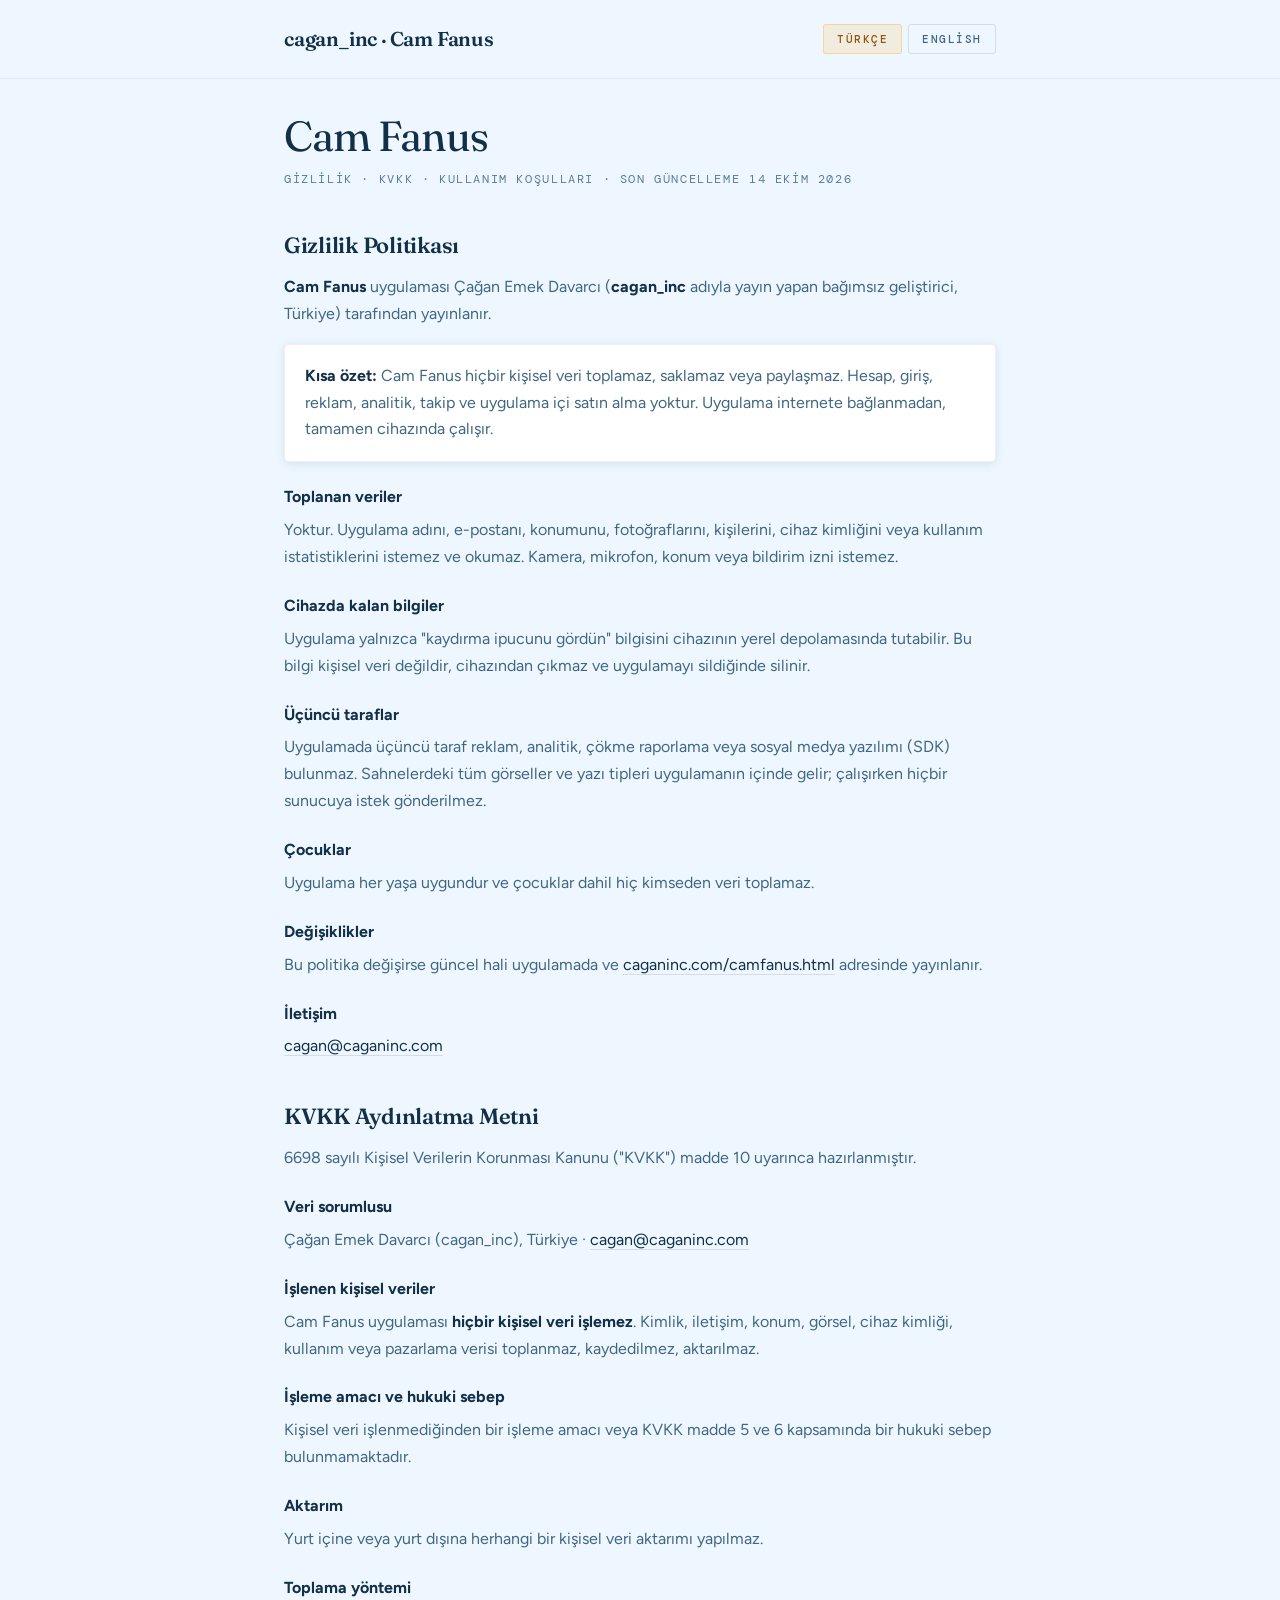
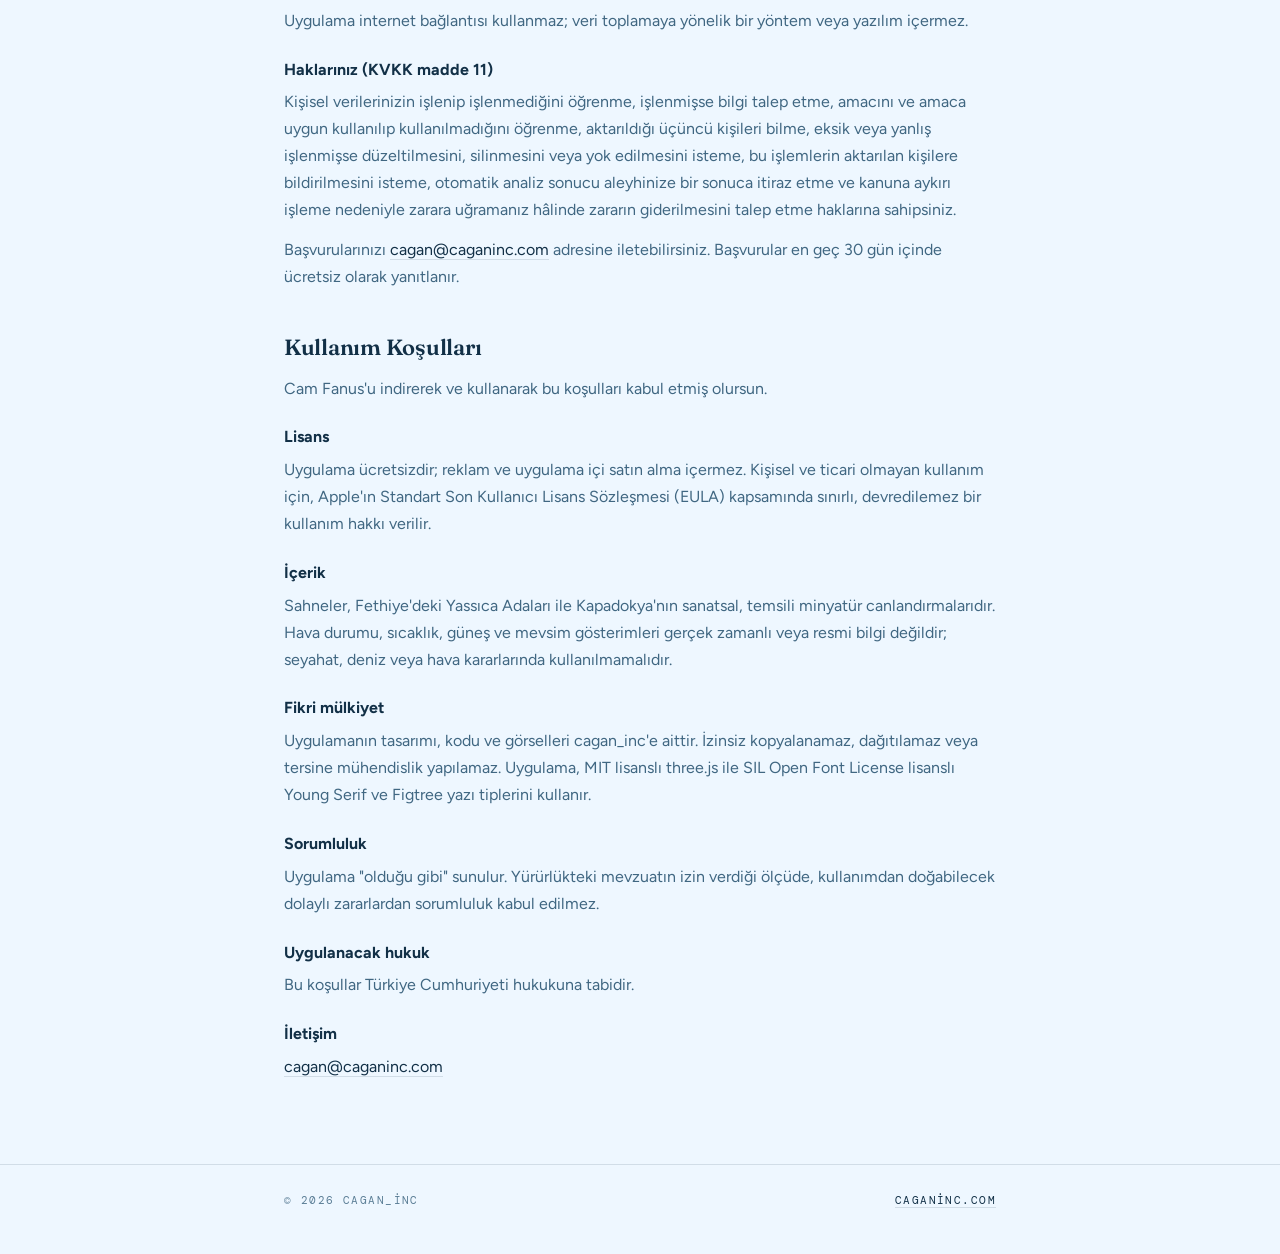
==== camfanus.html @ f10b78b1 "Cam Fanus: gizlilik, KVKK ve kullanım koşulları sayfası Co-Authored-By: Claude Opus 5.5 <noreply@ant" ====
<!doctype html>
<html lang="tr">
<head>
<meta charset="utf-8">
<meta name="viewport" content="width=device-width, initial-scale=1">
<title>Cam Fanus — Gizlilik, KVKK ve Koşullar / Privacy & Terms</title>
<link rel="stylesheet" href="https://fonts.googleapis.com/css2?family=Fraunces:opsz,wght@9..144,400;9..144,600&family=Figtree:wght@400;500;700&family=DM+Mono:wght@400;500&display=swap">
<style>
:root{
  --zemin:#eef7ff; --panel:#ffffff;
  --ink:#123047; --ink-2:#406782; --ink-3:#5b7e96;
  --cizgi:rgba(18,48,71,.13); --cizgi-2:rgba(18,48,71,.07);
  --altin:#ffb340; --altin-ink:#8f5309; --altin-yum:rgba(255,179,64,.16);
  --golge:rgba(28,74,112,.12);
}
@media (prefers-color-scheme: dark){
  :root:not([data-theme="light"]){
    --zemin:#081d2e; --panel:#0e2739;
    --ink:#e4f1fb; --ink-2:#a9c6da; --ink-3:#89aac1;
    --cizgi:rgba(196,224,244,.16); --cizgi-2:rgba(196,224,244,.08);
    --altin:#ffc465; --altin-ink:#ffd48c; --altin-yum:rgba(255,196,101,.14);
    --golge:rgba(0,0,0,.45);
  }
}
:root[data-theme="dark"]{
  --zemin:#081d2e; --panel:#0e2739;
  --ink:#e4f1fb; --ink-2:#a9c6da; --ink-3:#89aac1;
  --cizgi:rgba(196,224,244,.16); --cizgi-2:rgba(196,224,244,.08);
  --altin:#ffc465; --altin-ink:#ffd48c; --altin-yum:rgba(255,196,101,.14);
  --golge:rgba(0,0,0,.45);
}
*{box-sizing:border-box}
body{
  margin:0; background:var(--zemin); color:var(--ink);
  font-family:"Figtree",-apple-system,BlinkMacSystemFont,"Segoe UI",system-ui,sans-serif;
  font-size:16px; line-height:1.68; -webkit-font-smoothing:antialiased;
}
.sar{max-width:760px; margin:0 auto; padding:0 24px}
header{border-bottom:1px solid var(--cizgi-2); padding:22px 0; margin-bottom:8px}
header .sar{display:flex; align-items:center; justify-content:space-between; gap:16px; flex-wrap:wrap}
.marka{font-family:"Fraunces",Georgia,serif; font-weight:600; font-size:20px; letter-spacing:-.01em}
.diller{display:flex; gap:6px}
.diller button{
  font-family:"DM Mono",ui-monospace,monospace; font-size:11px; font-weight:500;
  letter-spacing:.14em; text-transform:uppercase; cursor:pointer;
  padding:7px 13px; border-radius:3px;
  background:transparent; color:var(--ink-2); border:1px solid var(--cizgi);
}
.diller button[aria-pressed="true"]{
  background:var(--altin-yum); color:var(--altin-ink);
  border-color:color-mix(in srgb, var(--altin) 40%, transparent);
}
main{padding:26px 0 70px}
h1{font-family:"Fraunces",Georgia,serif; font-weight:400; font-size:clamp(30px,5vw,42px);
   line-height:1.12; letter-spacing:-.022em; margin:0 0 10px; text-wrap:balance}
h2{font-family:"Fraunces",Georgia,serif; font-weight:600; font-size:22px;
   letter-spacing:-.012em; margin:38px 0 10px; text-wrap:balance}
h3{font-size:16px; font-weight:700; margin:22px 0 6px}
p,li{color:var(--ink-2)}
p{margin:0 0 13px}
ul{margin:0 0 13px; padding-left:20px}
li{margin:5px 0}
b,strong{color:var(--ink)}
a{color:var(--ink); text-decoration:none; border-bottom:1px solid var(--cizgi)}
a:hover{border-color:var(--altin)}
a:focus-visible,button:focus-visible{outline:2px solid var(--altin); outline-offset:3px; border-radius:2px}
.tarih{
  font-family:"DM Mono",ui-monospace,monospace; font-size:11.5px;
  letter-spacing:.14em; text-transform:uppercase; color:var(--ink-3); margin-bottom:26px;
}
.kutu{
  background:var(--panel); border:1px solid var(--cizgi-2);
  border-radius:5px; padding:18px 20px; margin:16px 0;
  box-shadow:0 2px 10px var(--golge);
}
.kutu p:last-child{margin-bottom:0}
table{width:100%; border-collapse:collapse; margin:14px 0; font-size:15px}
.kaydir{overflow-x:auto}
th,td{text-align:left; padding:10px 12px; border-bottom:1px solid var(--cizgi-2); vertical-align:top}
th{
  font-family:"DM Mono",ui-monospace,monospace; font-size:10.5px; font-weight:500;
  letter-spacing:.14em; text-transform:uppercase; color:var(--ink-3);
}
td{color:var(--ink-2)}
footer{border-top:1px solid var(--cizgi); padding:26px 0 44px}
footer .sar{display:flex; flex-wrap:wrap; gap:14px; justify-content:space-between; align-items:center}
.kunye{font-family:"DM Mono",ui-monospace,monospace; font-size:11px;
       letter-spacing:.13em; text-transform:uppercase; color:var(--ink-3)}
[hidden]{display:none !important}
</style>
<style>.note{background:var(--panel);border:1px solid var(--cizgi-2);border-radius:5px;padding:18px 20px;margin:16px 0;box-shadow:0 2px 10px var(--golge);color:var(--ink-2)}.upd{font-size:13px;color:var(--ink-3)}</style>
</head>
<body>
<header><div class="sar"><span class="marka">cagan_inc · Cam Fanus</span><div class="diller"><button id="btnTr" aria-pressed="true">Türkçe</button><button id="btnEn" aria-pressed="false">English</button></div></div></header>
<main>
<section id="tr" class="sar">
<h1>Cam Fanus</h1>
<p class="tarih">Gizlilik · KVKK · Kullanım Koşulları · Son güncelleme 14 Ekim 2026</p>

<h2>Gizlilik Politikası</h2>
<p><b>Cam Fanus</b> uygulaması Çağan Emek Davarcı (<b>cagan_inc</b> adıyla yayın yapan bağımsız geliştirici, Türkiye) tarafından yayınlanır.</p>
<div class="note"><b>Kısa özet:</b> Cam Fanus hiçbir kişisel veri toplamaz, saklamaz veya paylaşmaz. Hesap, giriş, reklam, analitik, takip ve uygulama içi satın alma yoktur. Uygulama internete bağlanmadan, tamamen cihazında çalışır.</div>
<h3>Toplanan veriler</h3>
<p>Yoktur. Uygulama adını, e-postanı, konumunu, fotoğraflarını, kişilerini, cihaz kimliğini veya kullanım istatistiklerini istemez ve okumaz. Kamera, mikrofon, konum veya bildirim izni istemez.</p>
<h3>Cihazda kalan bilgiler</h3>
<p>Uygulama yalnızca "kaydırma ipucunu gördün" bilgisini cihazının yerel depolamasında tutabilir. Bu bilgi kişisel veri değildir, cihazından çıkmaz ve uygulamayı sildiğinde silinir.</p>
<h3>Üçüncü taraflar</h3>
<p>Uygulamada üçüncü taraf reklam, analitik, çökme raporlama veya sosyal medya yazılımı (SDK) bulunmaz. Sahnelerdeki tüm görseller ve yazı tipleri uygulamanın içinde gelir; çalışırken hiçbir sunucuya istek gönderilmez.</p>
<h3>Çocuklar</h3>
<p>Uygulama her yaşa uygundur ve çocuklar dahil hiç kimseden veri toplamaz.</p>
<h3>Değişiklikler</h3>
<p>Bu politika değişirse güncel hali uygulamada ve <a href="https://caganinc.com/camfanus.html" target="_blank" rel="noopener">caganinc.com/camfanus.html</a> adresinde yayınlanır.</p>
<h3>İletişim</h3>
<p><a href="mailto:cagan@caganinc.com">cagan@caganinc.com</a></p>

<h2>KVKK Aydınlatma Metni</h2>
<p>6698 sayılı Kişisel Verilerin Korunması Kanunu ("KVKK") madde 10 uyarınca hazırlanmıştır.</p>
<h3>Veri sorumlusu</h3>
<p>Çağan Emek Davarcı (cagan_inc), Türkiye · <a href="mailto:cagan@caganinc.com">cagan@caganinc.com</a></p>
<h3>İşlenen kişisel veriler</h3>
<p>Cam Fanus uygulaması <b>hiçbir kişisel veri işlemez</b>. Kimlik, iletişim, konum, görsel, cihaz kimliği, kullanım veya pazarlama verisi toplanmaz, kaydedilmez, aktarılmaz.</p>
<h3>İşleme amacı ve hukuki sebep</h3>
<p>Kişisel veri işlenmediğinden bir işleme amacı veya KVKK madde 5 ve 6 kapsamında bir hukuki sebep bulunmamaktadır.</p>
<h3>Aktarım</h3>
<p>Yurt içine veya yurt dışına herhangi bir kişisel veri aktarımı yapılmaz.</p>
<h3>Toplama yöntemi</h3>
<p>Uygulama internet bağlantısı kullanmaz; veri toplamaya yönelik bir yöntem veya yazılım içermez.</p>
<h3>Haklarınız (KVKK madde 11)</h3>
<p>Kişisel verilerinizin işlenip işlenmediğini öğrenme, işlenmişse bilgi talep etme, amacını ve amaca uygun kullanılıp kullanılmadığını öğrenme, aktarıldığı üçüncü kişileri bilme, eksik veya yanlış işlenmişse düzeltilmesini, silinmesini veya yok edilmesini isteme, bu işlemlerin aktarılan kişilere bildirilmesini isteme, otomatik analiz sonucu aleyhinize bir sonuca itiraz etme ve kanuna aykırı işleme nedeniyle zarara uğramanız hâlinde zararın giderilmesini talep etme haklarına sahipsiniz.</p>
<p>Başvurularınızı <a href="mailto:cagan@caganinc.com">cagan@caganinc.com</a> adresine iletebilirsiniz. Başvurular en geç 30 gün içinde ücretsiz olarak yanıtlanır.</p>

<h2>Kullanım Koşulları</h2>
<p>Cam Fanus'u indirerek ve kullanarak bu koşulları kabul etmiş olursun.</p>
<h3>Lisans</h3>
<p>Uygulama ücretsizdir; reklam ve uygulama içi satın alma içermez. Kişisel ve ticari olmayan kullanım için, Apple'ın Standart Son Kullanıcı Lisans Sözleşmesi (EULA) kapsamında sınırlı, devredilemez bir kullanım hakkı verilir.</p>
<h3>İçerik</h3>
<p>Sahneler, Fethiye'deki Yassıca Adaları ile Kapadokya'nın sanatsal, temsili minyatür canlandırmalarıdır. Hava durumu, sıcaklık, güneş ve mevsim gösterimleri gerçek zamanlı veya resmi bilgi değildir; seyahat, deniz veya hava kararlarında kullanılmamalıdır.</p>
<h3>Fikri mülkiyet</h3>
<p>Uygulamanın tasarımı, kodu ve görselleri cagan_inc'e aittir. İzinsiz kopyalanamaz, dağıtılamaz veya tersine mühendislik yapılamaz. Uygulama, MIT lisanslı three.js ile SIL Open Font License lisanslı Young Serif ve Figtree yazı tiplerini kullanır.</p>
<h3>Sorumluluk</h3>
<p>Uygulama "olduğu gibi" sunulur. Yürürlükteki mevzuatın izin verdiği ölçüde, kullanımdan doğabilecek dolaylı zararlardan sorumluluk kabul edilmez.</p>
<h3>Uygulanacak hukuk</h3>
<p>Bu koşullar Türkiye Cumhuriyeti hukukuna tabidir.</p>
<h3>İletişim</h3>
<p><a href="mailto:cagan@caganinc.com">cagan@caganinc.com</a></p>
</section>
<section id="en" class="sar" hidden>
<h1>Cam Fanus</h1>
<p class="tarih">Privacy · Terms · Last updated 14 October 2026</p>

<h2>Privacy Policy</h2>
<p><b>Cam Fanus</b> is published by Çağan Emek Davarcı (independent developer trading as <b>cagan_inc</b>, Türkiye).</p>
<div class="note"><b>Summary:</b> Cam Fanus does not collect, store or share any personal data. There are no accounts, sign-in, ads, analytics, tracking or in-app purchases. The app works fully offline on your device.</div>
<h3>Data collected</h3><p>None. The app does not ask for or read your name, email, location, photos, contacts, device identifiers or usage statistics, and requests no camera, microphone, location or notification permission.</p>
<h3>Data kept on your device</h3><p>The app may store, in local storage, a flag noting that you have seen the swipe hint and which scene you viewed last. This is not personal data, never leaves your device and is deleted with the app.</p>
<h3>Third parties</h3><p>No third-party advertising, analytics, crash-reporting or social SDKs are included. All graphics and fonts ship inside the app; it sends no network requests while running.</p>
<h3>Children</h3><p>The app is suitable for all ages and collects no data from anyone, including children.</p>
<h2>Terms of Use</h2>
<p>Cam Fanus is free, with no ads and no in-app purchases, licensed under Apple's Standard EULA for personal, non-commercial use. The scenes are artistic, illustrative miniatures of the Yassıca Islands (Fethiye) and Cappadocia; the weather, temperature, sun and season displays are not real-time or official information. The app is provided "as is". Design, code and artwork belong to cagan_inc. The app uses three.js (MIT) and the Young Serif and Figtree fonts (SIL OFL). These terms are governed by the laws of the Republic of Türkiye.</p>
<h2>Contact</h2><p><a href="mailto:cagan@caganinc.com">cagan@caganinc.com</a></p>
</section>
</main>
<footer><div class="sar"><span class="kunye">© 2026 cagan_inc</span><span class="kunye"><a href="index.html">caganinc.com</a></span></div></footer>
<script>
const t = document.getElementById('tr'), e = document.getElementById('en'), bt = document.getElementById('btnTr'), be = document.getElementById('btnEn');
function set(isEn){ t.hidden = isEn; e.hidden = !isEn; bt.setAttribute('aria-pressed', !isEn); be.setAttribute('aria-pressed', isEn); document.documentElement.lang = isEn ? 'en' : 'tr'; }
bt.onclick = () => set(false); be.onclick = () => set(true); if (location.hash === '#en') set(true);
</script>
</body>
</html>
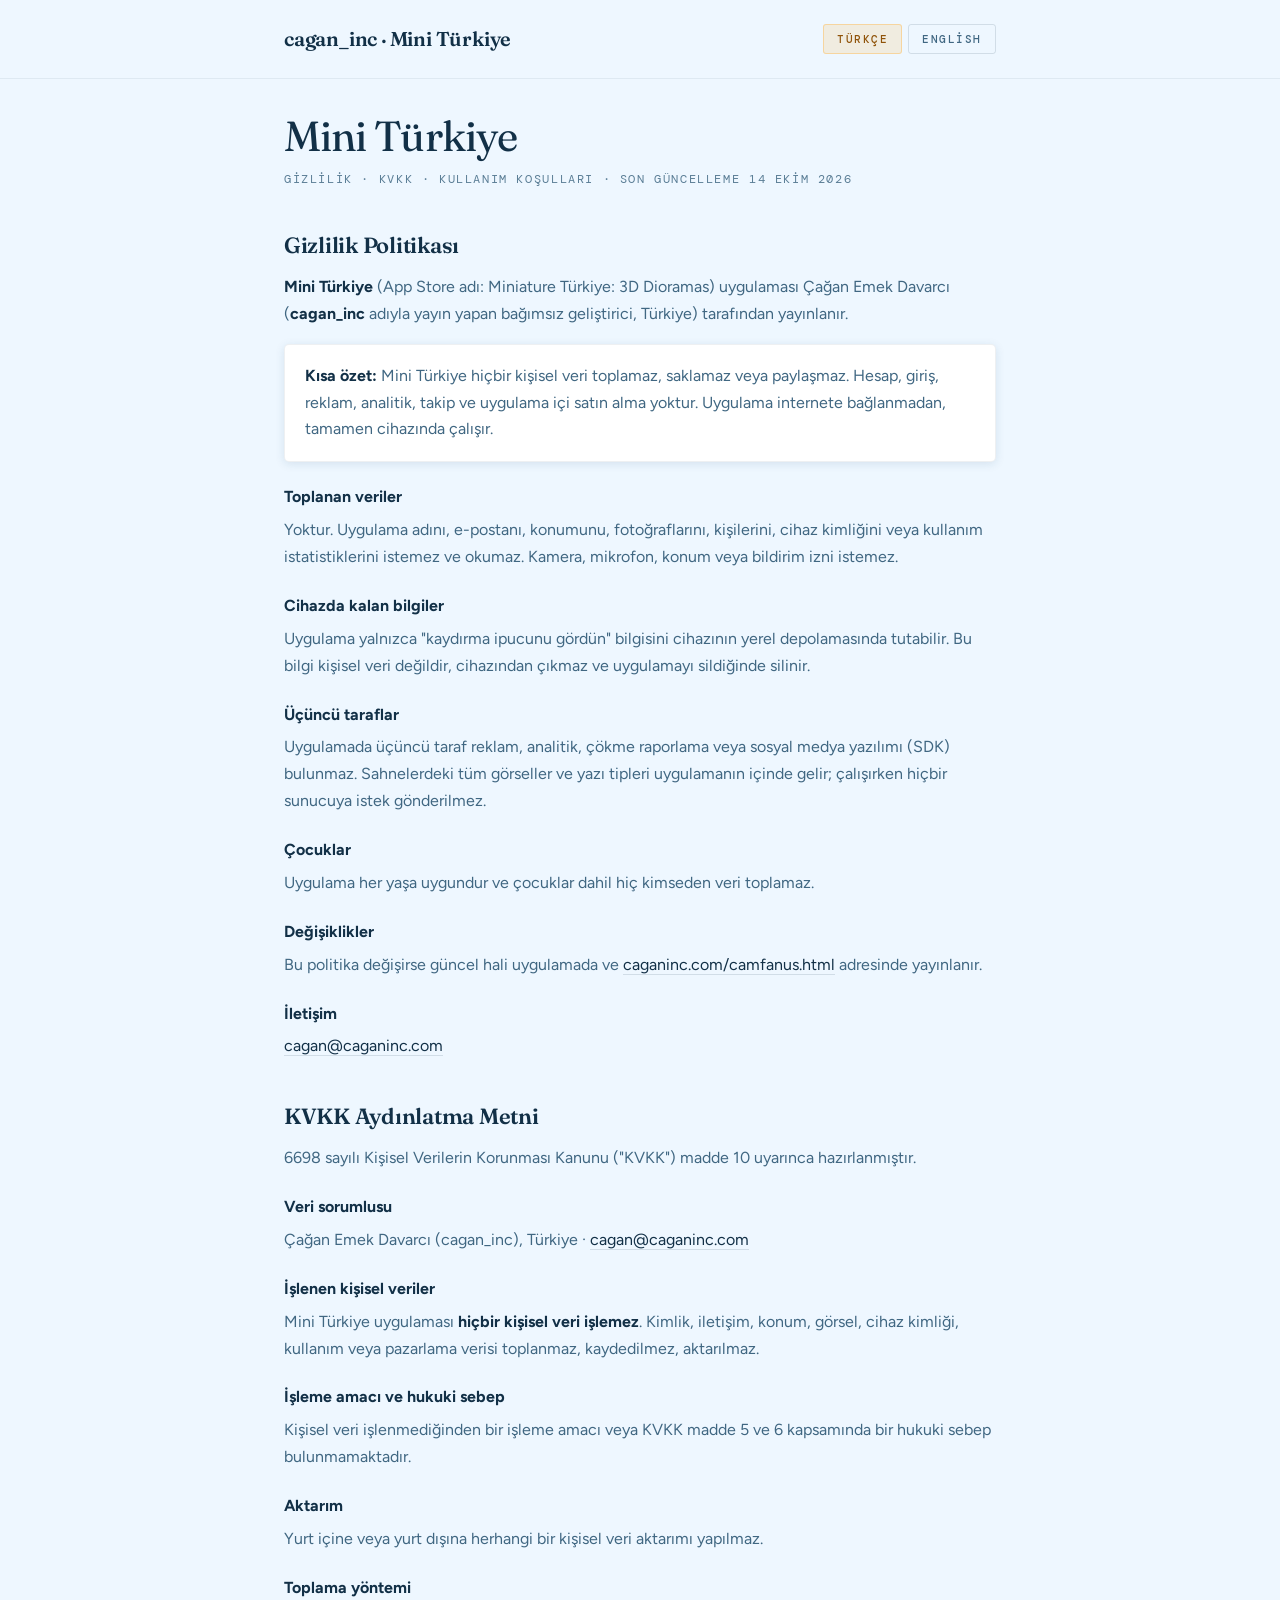
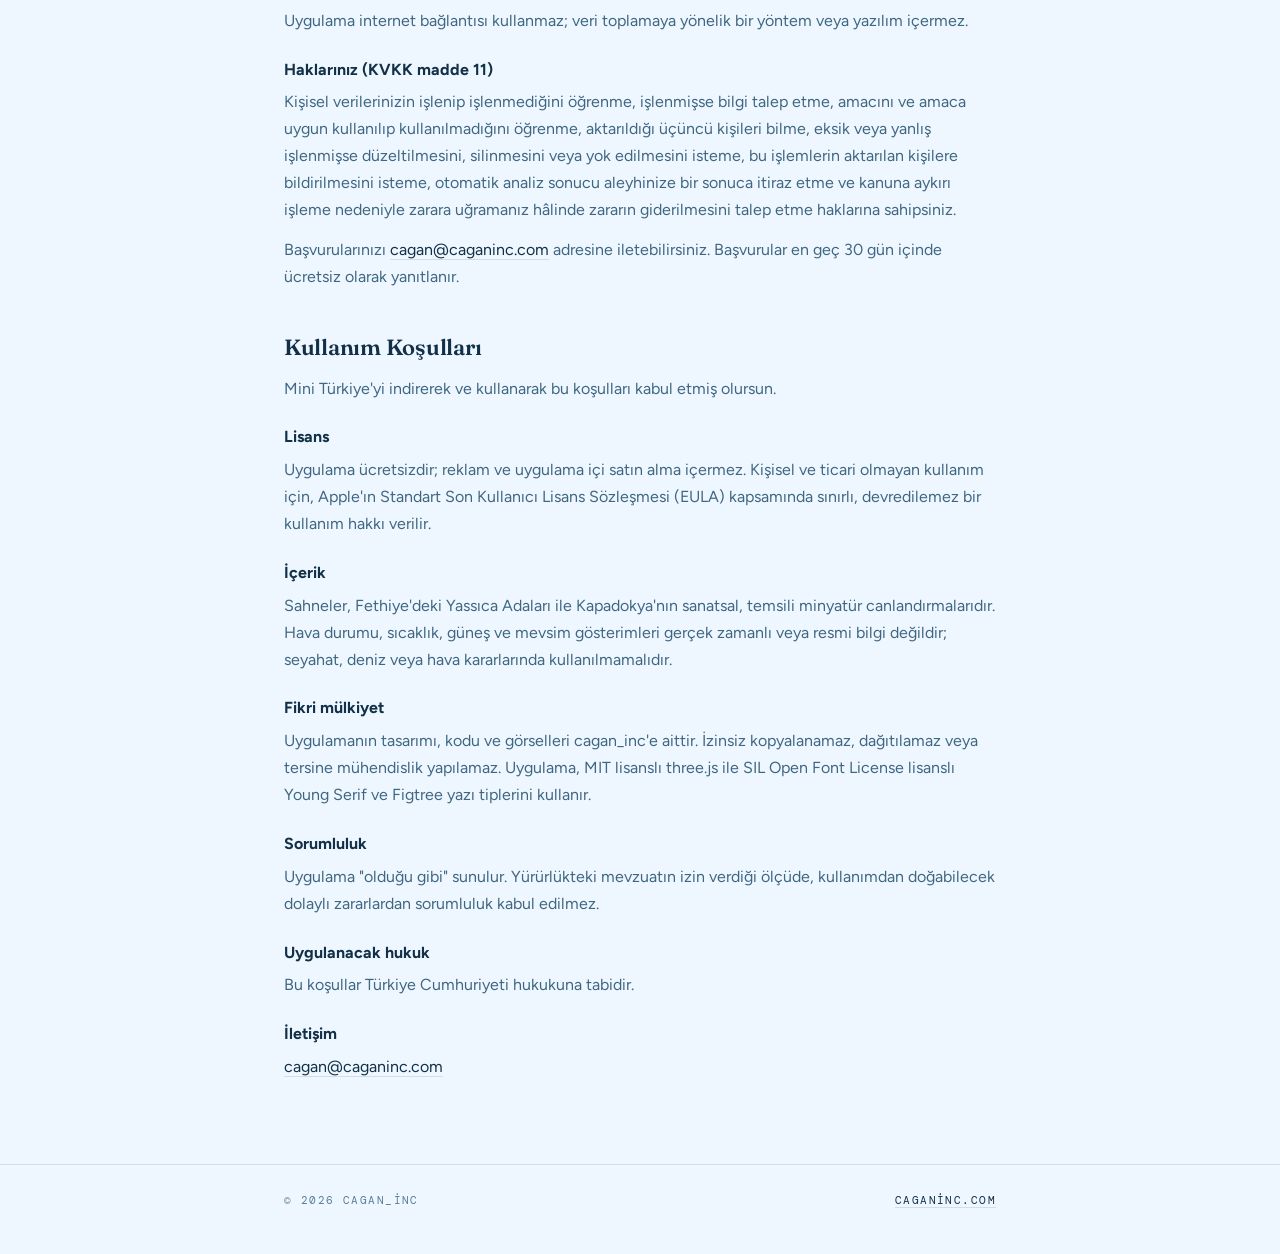
==== commit 3ae0fc5c: "Mini Türkiye: yasal sayfa adı güncellendi Co-Authored-By: Claude Opus 5.5 <noreply@anthropic.com>" ====
--- a/camfanus.html
+++ b/camfanus.html
@@ -3,7 +3,7 @@
 <head>
 <meta charset="utf-8">
 <meta name="viewport" content="width=device-width, initial-scale=1">
-<title>Cam Fanus — Gizlilik, KVKK ve Koşullar / Privacy & Terms</title>
+<title>Mini Türkiye — Gizlilik, KVKK ve Koşullar / Privacy & Terms</title>
 <link rel="stylesheet" href="https://fonts.googleapis.com/css2?family=Fraunces:opsz,wght@9..144,400;9..144,600&family=Figtree:wght@400;500;700&family=DM+Mono:wght@400;500&display=swap">
 <style>
 :root{
@@ -91,15 +91,15 @@
 <style>.note{background:var(--panel);border:1px solid var(--cizgi-2);border-radius:5px;padding:18px 20px;margin:16px 0;box-shadow:0 2px 10px var(--golge);color:var(--ink-2)}.upd{font-size:13px;color:var(--ink-3)}</style>
 </head>
 <body>
-<header><div class="sar"><span class="marka">cagan_inc · Cam Fanus</span><div class="diller"><button id="btnTr" aria-pressed="true">Türkçe</button><button id="btnEn" aria-pressed="false">English</button></div></div></header>
+<header><div class="sar"><span class="marka">cagan_inc · Mini Türkiye</span><div class="diller"><button id="btnTr" aria-pressed="true">Türkçe</button><button id="btnEn" aria-pressed="false">English</button></div></div></header>
 <main>
 <section id="tr" class="sar">
-<h1>Cam Fanus</h1>
+<h1>Mini Türkiye</h1>
 <p class="tarih">Gizlilik · KVKK · Kullanım Koşulları · Son güncelleme 14 Ekim 2026</p>
 
 <h2>Gizlilik Politikası</h2>
-<p><b>Cam Fanus</b> uygulaması Çağan Emek Davarcı (<b>cagan_inc</b> adıyla yayın yapan bağımsız geliştirici, Türkiye) tarafından yayınlanır.</p>
-<div class="note"><b>Kısa özet:</b> Cam Fanus hiçbir kişisel veri toplamaz, saklamaz veya paylaşmaz. Hesap, giriş, reklam, analitik, takip ve uygulama içi satın alma yoktur. Uygulama internete bağlanmadan, tamamen cihazında çalışır.</div>
+<p><b>Mini Türkiye</b> (App Store adı: Miniature Türkiye: 3D Dioramas) uygulaması Çağan Emek Davarcı (<b>cagan_inc</b> adıyla yayın yapan bağımsız geliştirici, Türkiye) tarafından yayınlanır.</p>
+<div class="note"><b>Kısa özet:</b> Mini Türkiye hiçbir kişisel veri toplamaz, saklamaz veya paylaşmaz. Hesap, giriş, reklam, analitik, takip ve uygulama içi satın alma yoktur. Uygulama internete bağlanmadan, tamamen cihazında çalışır.</div>
 <h3>Toplanan veriler</h3>
 <p>Yoktur. Uygulama adını, e-postanı, konumunu, fotoğraflarını, kişilerini, cihaz kimliğini veya kullanım istatistiklerini istemez ve okumaz. Kamera, mikrofon, konum veya bildirim izni istemez.</p>
 <h3>Cihazda kalan bilgiler</h3>
@@ -118,7 +118,7 @@
 <h3>Veri sorumlusu</h3>
 <p>Çağan Emek Davarcı (cagan_inc), Türkiye · <a href="mailto:cagan@caganinc.com">cagan@caganinc.com</a></p>
 <h3>İşlenen kişisel veriler</h3>
-<p>Cam Fanus uygulaması <b>hiçbir kişisel veri işlemez</b>. Kimlik, iletişim, konum, görsel, cihaz kimliği, kullanım veya pazarlama verisi toplanmaz, kaydedilmez, aktarılmaz.</p>
+<p>Mini Türkiye uygulaması <b>hiçbir kişisel veri işlemez</b>. Kimlik, iletişim, konum, görsel, cihaz kimliği, kullanım veya pazarlama verisi toplanmaz, kaydedilmez, aktarılmaz.</p>
 <h3>İşleme amacı ve hukuki sebep</h3>
 <p>Kişisel veri işlenmediğinden bir işleme amacı veya KVKK madde 5 ve 6 kapsamında bir hukuki sebep bulunmamaktadır.</p>
 <h3>Aktarım</h3>
@@ -130,7 +130,7 @@
 <p>Başvurularınızı <a href="mailto:cagan@caganinc.com">cagan@caganinc.com</a> adresine iletebilirsiniz. Başvurular en geç 30 gün içinde ücretsiz olarak yanıtlanır.</p>
 
 <h2>Kullanım Koşulları</h2>
-<p>Cam Fanus'u indirerek ve kullanarak bu koşulları kabul etmiş olursun.</p>
+<p>Mini Türkiye'yi indirerek ve kullanarak bu koşulları kabul etmiş olursun.</p>
 <h3>Lisans</h3>
 <p>Uygulama ücretsizdir; reklam ve uygulama içi satın alma içermez. Kişisel ve ticari olmayan kullanım için, Apple'ın Standart Son Kullanıcı Lisans Sözleşmesi (EULA) kapsamında sınırlı, devredilemez bir kullanım hakkı verilir.</p>
 <h3>İçerik</h3>
@@ -145,18 +145,18 @@
 <p><a href="mailto:cagan@caganinc.com">cagan@caganinc.com</a></p>
 </section>
 <section id="en" class="sar" hidden>
-<h1>Cam Fanus</h1>
+<h1>Mini Türkiye</h1>
 <p class="tarih">Privacy · Terms · Last updated 14 October 2026</p>
 
 <h2>Privacy Policy</h2>
-<p><b>Cam Fanus</b> is published by Çağan Emek Davarcı (independent developer trading as <b>cagan_inc</b>, Türkiye).</p>
-<div class="note"><b>Summary:</b> Cam Fanus does not collect, store or share any personal data. There are no accounts, sign-in, ads, analytics, tracking or in-app purchases. The app works fully offline on your device.</div>
+<p><b>Mini Türkiye</b> is published by Çağan Emek Davarcı (independent developer trading as <b>cagan_inc</b>, Türkiye).</p>
+<div class="note"><b>Summary:</b> Mini Türkiye does not collect, store or share any personal data. There are no accounts, sign-in, ads, analytics, tracking or in-app purchases. The app works fully offline on your device.</div>
 <h3>Data collected</h3><p>None. The app does not ask for or read your name, email, location, photos, contacts, device identifiers or usage statistics, and requests no camera, microphone, location or notification permission.</p>
 <h3>Data kept on your device</h3><p>The app may store, in local storage, a flag noting that you have seen the swipe hint and which scene you viewed last. This is not personal data, never leaves your device and is deleted with the app.</p>
 <h3>Third parties</h3><p>No third-party advertising, analytics, crash-reporting or social SDKs are included. All graphics and fonts ship inside the app; it sends no network requests while running.</p>
 <h3>Children</h3><p>The app is suitable for all ages and collects no data from anyone, including children.</p>
 <h2>Terms of Use</h2>
-<p>Cam Fanus is free, with no ads and no in-app purchases, licensed under Apple's Standard EULA for personal, non-commercial use. The scenes are artistic, illustrative miniatures of the Yassıca Islands (Fethiye) and Cappadocia; the weather, temperature, sun and season displays are not real-time or official information. The app is provided "as is". Design, code and artwork belong to cagan_inc. The app uses three.js (MIT) and the Young Serif and Figtree fonts (SIL OFL). These terms are governed by the laws of the Republic of Türkiye.</p>
+<p>Mini Türkiye is free, with no ads and no in-app purchases, licensed under Apple's Standard EULA for personal, non-commercial use. The scenes are artistic, illustrative miniatures of the Yassıca Islands (Fethiye) and Cappadocia; the weather, temperature, sun and season displays are not real-time or official information. The app is provided "as is". Design, code and artwork belong to cagan_inc. The app uses three.js (MIT) and the Young Serif and Figtree fonts (SIL OFL). These terms are governed by the laws of the Republic of Türkiye.</p>
 <h2>Contact</h2><p><a href="mailto:cagan@caganinc.com">cagan@caganinc.com</a></p>
 </section>
 </main>
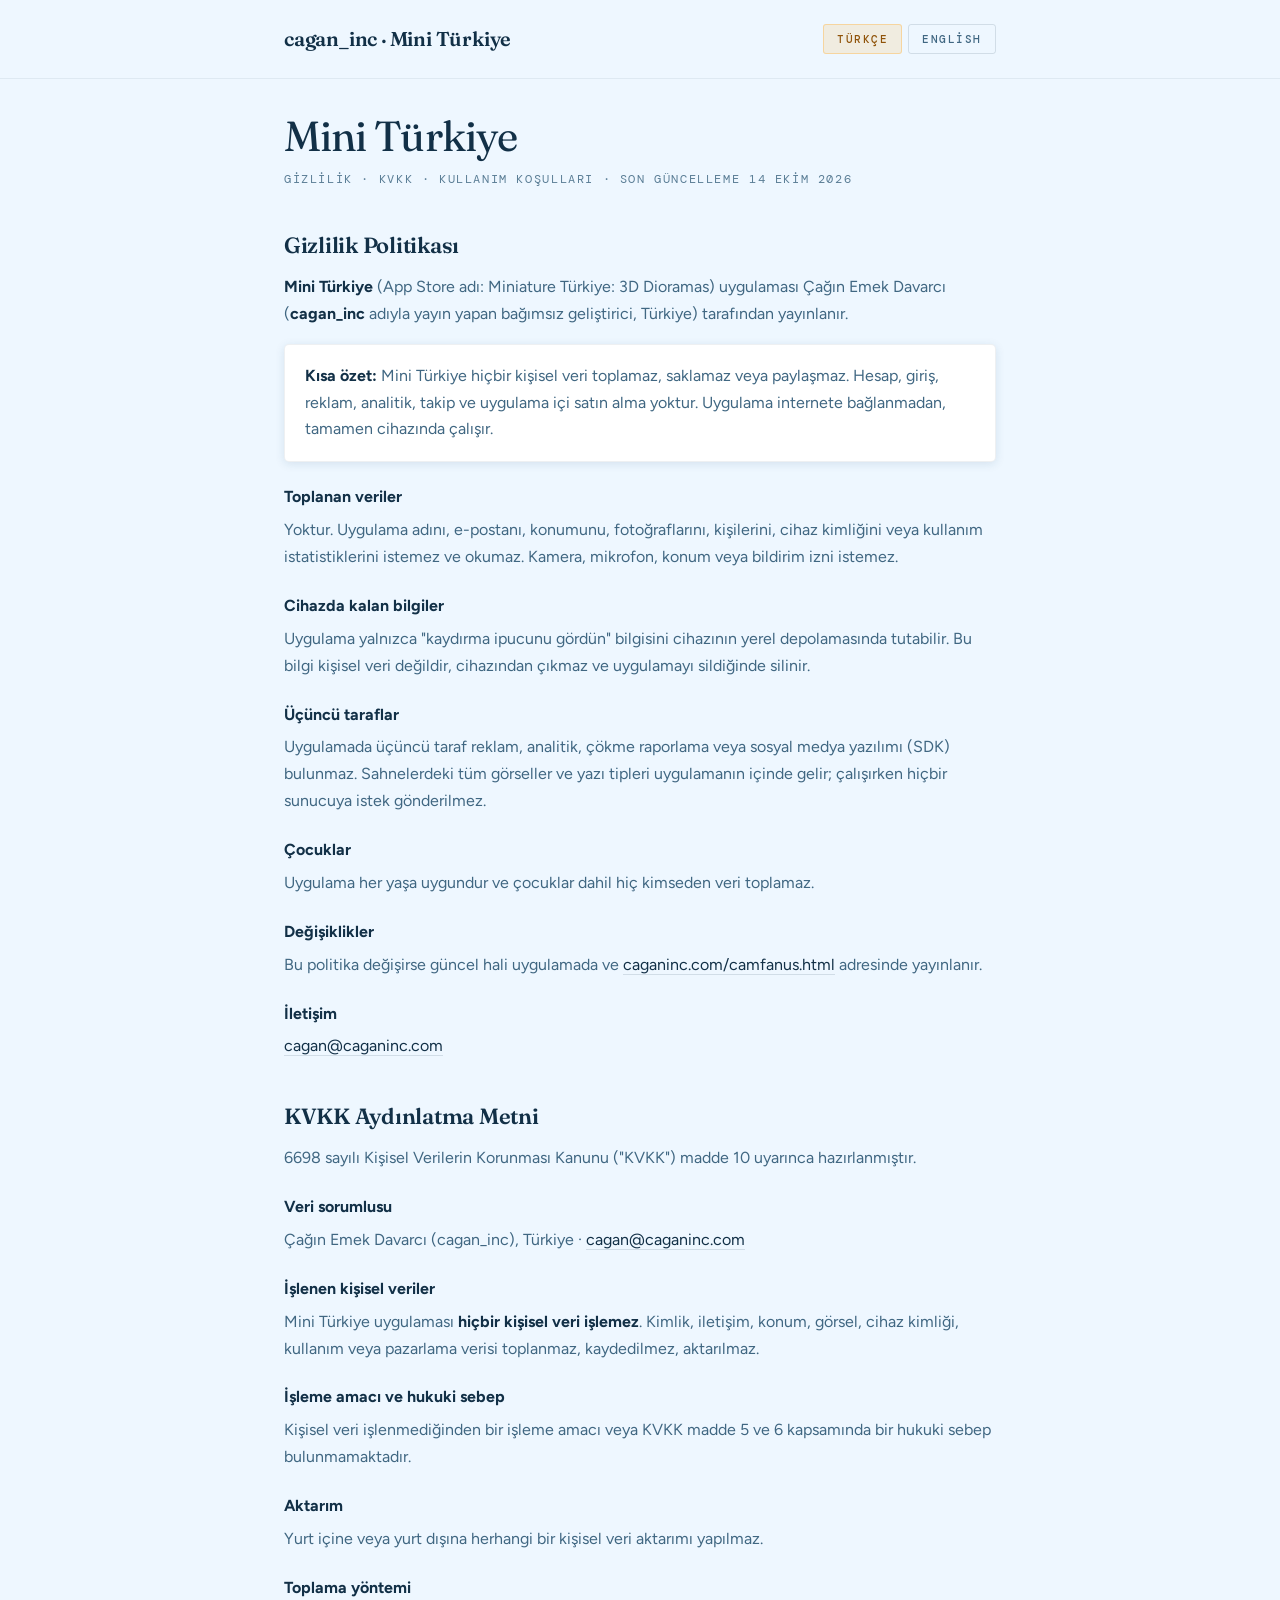
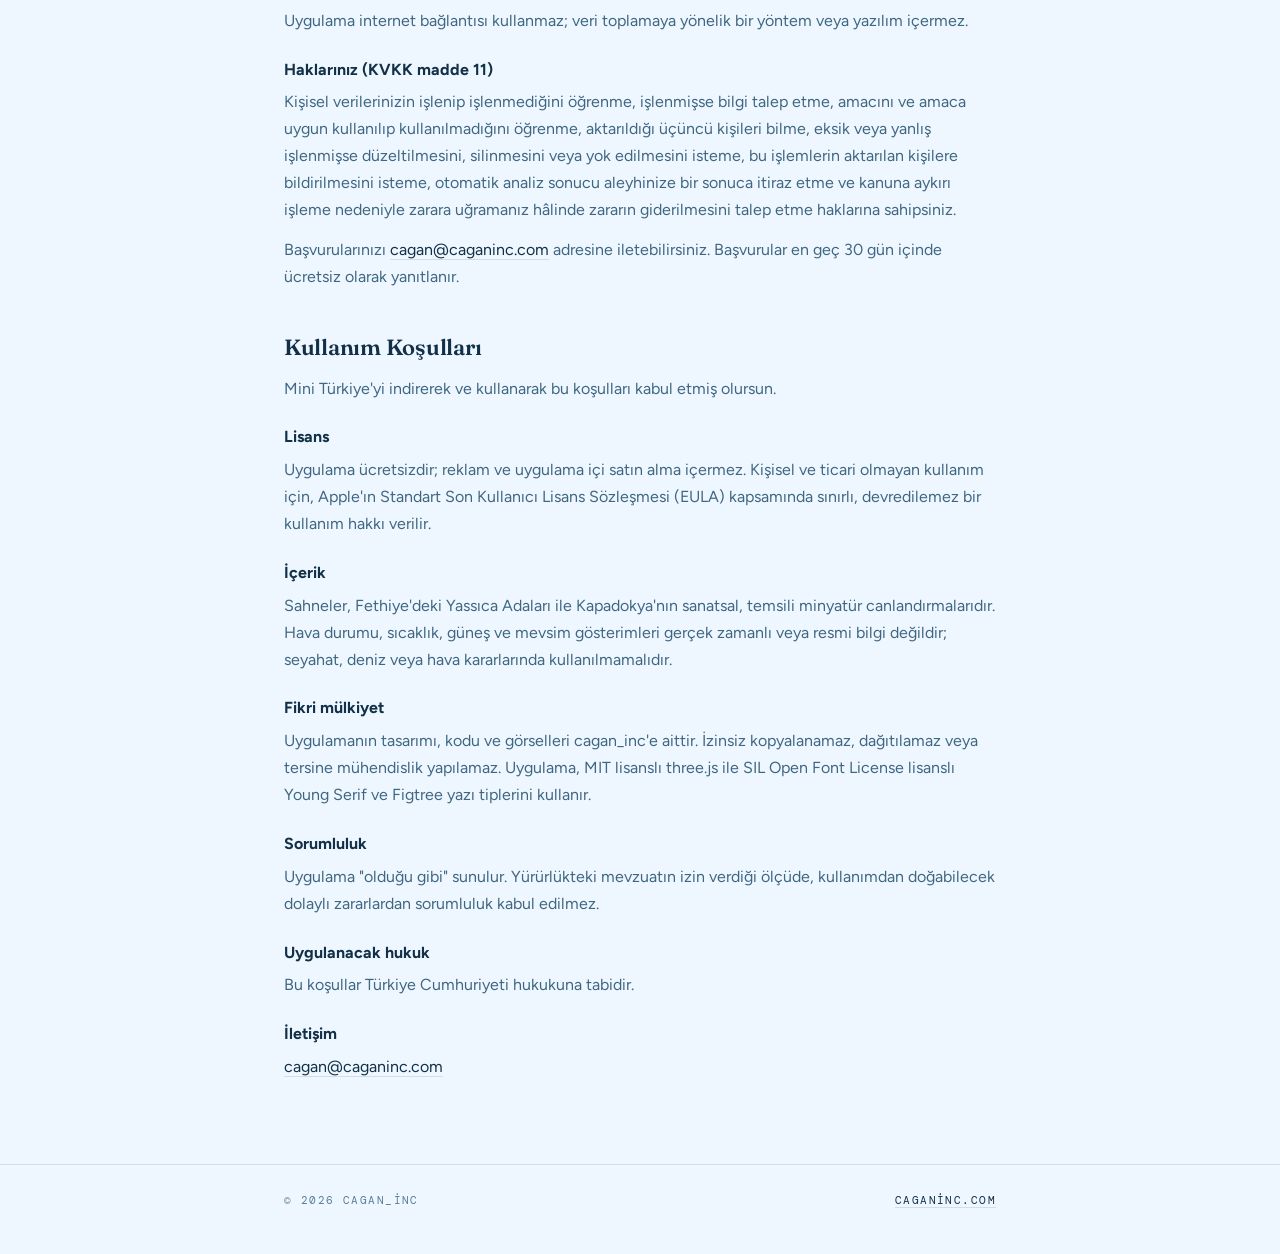
==== commit cbe762e6: "Mini Türkiye: veri sorumlusu adı düzeltildi Co-Authored-By: Claude Opus 5.5 <noreply@anthropic.com>" ====
--- a/camfanus.html
+++ b/camfanus.html
@@ -98,7 +98,7 @@
 <p class="tarih">Gizlilik · KVKK · Kullanım Koşulları · Son güncelleme 14 Ekim 2026</p>
 
 <h2>Gizlilik Politikası</h2>
-<p><b>Mini Türkiye</b> (App Store adı: Miniature Türkiye: 3D Dioramas) uygulaması Çağan Emek Davarcı (<b>cagan_inc</b> adıyla yayın yapan bağımsız geliştirici, Türkiye) tarafından yayınlanır.</p>
+<p><b>Mini Türkiye</b> (App Store adı: Miniature Türkiye: 3D Dioramas) uygulaması Çağın Emek Davarcı (<b>cagan_inc</b> adıyla yayın yapan bağımsız geliştirici, Türkiye) tarafından yayınlanır.</p>
 <div class="note"><b>Kısa özet:</b> Mini Türkiye hiçbir kişisel veri toplamaz, saklamaz veya paylaşmaz. Hesap, giriş, reklam, analitik, takip ve uygulama içi satın alma yoktur. Uygulama internete bağlanmadan, tamamen cihazında çalışır.</div>
 <h3>Toplanan veriler</h3>
 <p>Yoktur. Uygulama adını, e-postanı, konumunu, fotoğraflarını, kişilerini, cihaz kimliğini veya kullanım istatistiklerini istemez ve okumaz. Kamera, mikrofon, konum veya bildirim izni istemez.</p>
@@ -116,7 +116,7 @@
 <h2>KVKK Aydınlatma Metni</h2>
 <p>6698 sayılı Kişisel Verilerin Korunması Kanunu ("KVKK") madde 10 uyarınca hazırlanmıştır.</p>
 <h3>Veri sorumlusu</h3>
-<p>Çağan Emek Davarcı (cagan_inc), Türkiye · <a href="mailto:cagan@caganinc.com">cagan@caganinc.com</a></p>
+<p>Çağın Emek Davarcı (cagan_inc), Türkiye · <a href="mailto:cagan@caganinc.com">cagan@caganinc.com</a></p>
 <h3>İşlenen kişisel veriler</h3>
 <p>Mini Türkiye uygulaması <b>hiçbir kişisel veri işlemez</b>. Kimlik, iletişim, konum, görsel, cihaz kimliği, kullanım veya pazarlama verisi toplanmaz, kaydedilmez, aktarılmaz.</p>
 <h3>İşleme amacı ve hukuki sebep</h3>
@@ -149,7 +149,7 @@
 <p class="tarih">Privacy · Terms · Last updated 14 October 2026</p>
 
 <h2>Privacy Policy</h2>
-<p><b>Mini Türkiye</b> is published by Çağan Emek Davarcı (independent developer trading as <b>cagan_inc</b>, Türkiye).</p>
+<p><b>Mini Türkiye</b> is published by Çağın Emek Davarcı (independent developer trading as <b>cagan_inc</b>, Türkiye).</p>
 <div class="note"><b>Summary:</b> Mini Türkiye does not collect, store or share any personal data. There are no accounts, sign-in, ads, analytics, tracking or in-app purchases. The app works fully offline on your device.</div>
 <h3>Data collected</h3><p>None. The app does not ask for or read your name, email, location, photos, contacts, device identifiers or usage statistics, and requests no camera, microphone, location or notification permission.</p>
 <h3>Data kept on your device</h3><p>The app may store, in local storage, a flag noting that you have seen the swipe hint and which scene you viewed last. This is not personal data, never leaves your device and is deleted with the app.</p>
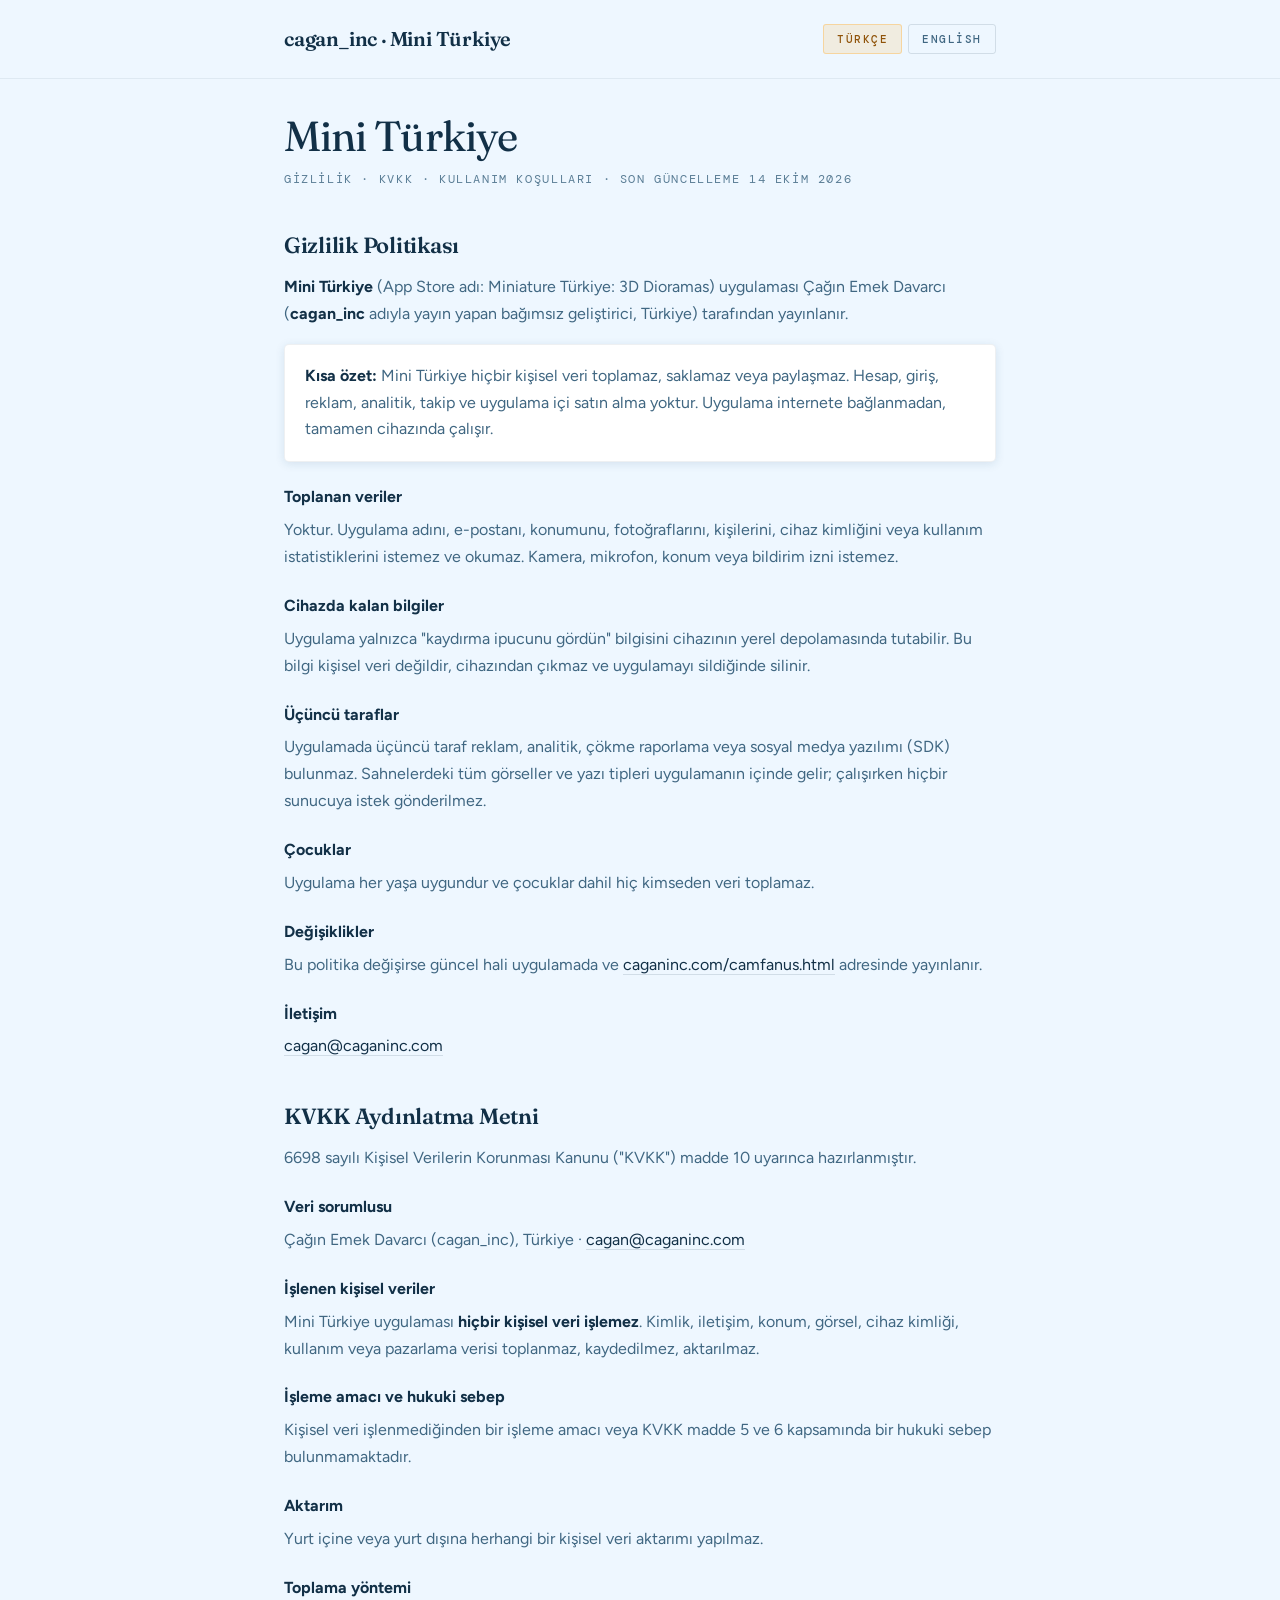
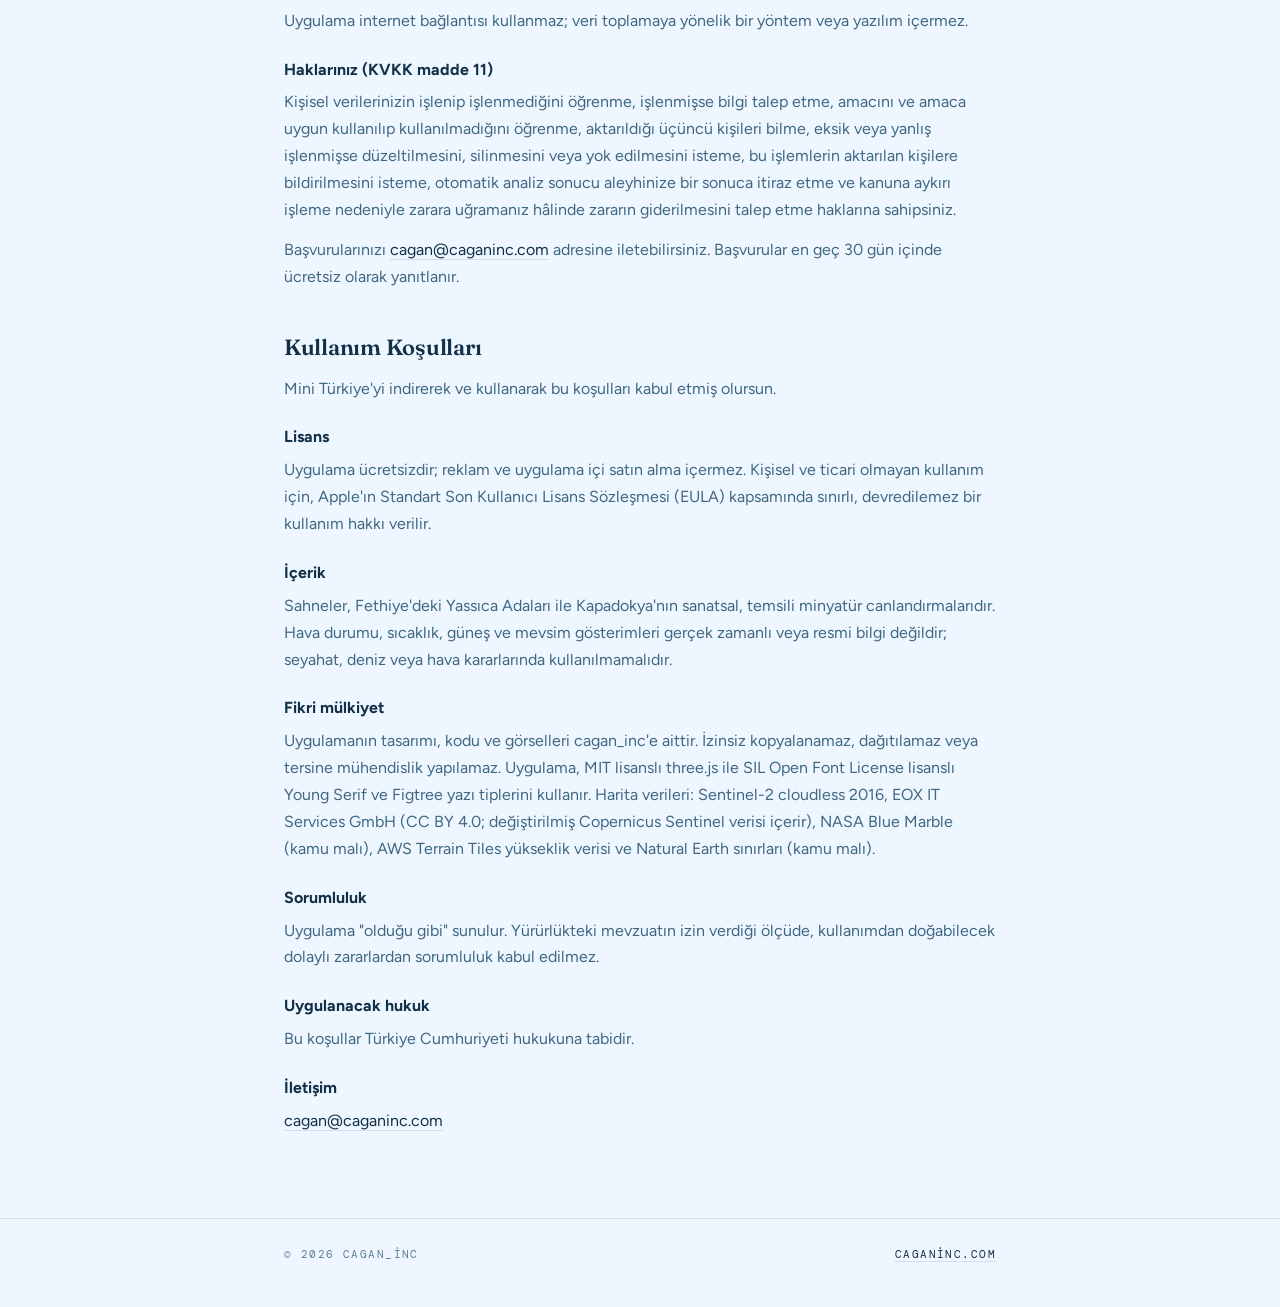
==== commit b2ece05e: "Mini Türkiye: harita veri kaynakları eklendi Co-Authored-By: Claude Opus 5.5 <noreply@anthropic.com>" ====
--- a/camfanus.html
+++ b/camfanus.html
@@ -136,7 +136,7 @@
 <h3>İçerik</h3>
 <p>Sahneler, Fethiye'deki Yassıca Adaları ile Kapadokya'nın sanatsal, temsili minyatür canlandırmalarıdır. Hava durumu, sıcaklık, güneş ve mevsim gösterimleri gerçek zamanlı veya resmi bilgi değildir; seyahat, deniz veya hava kararlarında kullanılmamalıdır.</p>
 <h3>Fikri mülkiyet</h3>
-<p>Uygulamanın tasarımı, kodu ve görselleri cagan_inc'e aittir. İzinsiz kopyalanamaz, dağıtılamaz veya tersine mühendislik yapılamaz. Uygulama, MIT lisanslı three.js ile SIL Open Font License lisanslı Young Serif ve Figtree yazı tiplerini kullanır.</p>
+<p>Uygulamanın tasarımı, kodu ve görselleri cagan_inc'e aittir. İzinsiz kopyalanamaz, dağıtılamaz veya tersine mühendislik yapılamaz. Uygulama, MIT lisanslı three.js ile SIL Open Font License lisanslı Young Serif ve Figtree yazı tiplerini kullanır. Harita verileri: Sentinel-2 cloudless 2016, EOX IT Services GmbH (CC BY 4.0; değiştirilmiş Copernicus Sentinel verisi içerir), NASA Blue Marble (kamu malı), AWS Terrain Tiles yükseklik verisi ve Natural Earth sınırları (kamu malı).</p>
 <h3>Sorumluluk</h3>
 <p>Uygulama "olduğu gibi" sunulur. Yürürlükteki mevzuatın izin verdiği ölçüde, kullanımdan doğabilecek dolaylı zararlardan sorumluluk kabul edilmez.</p>
 <h3>Uygulanacak hukuk</h3>
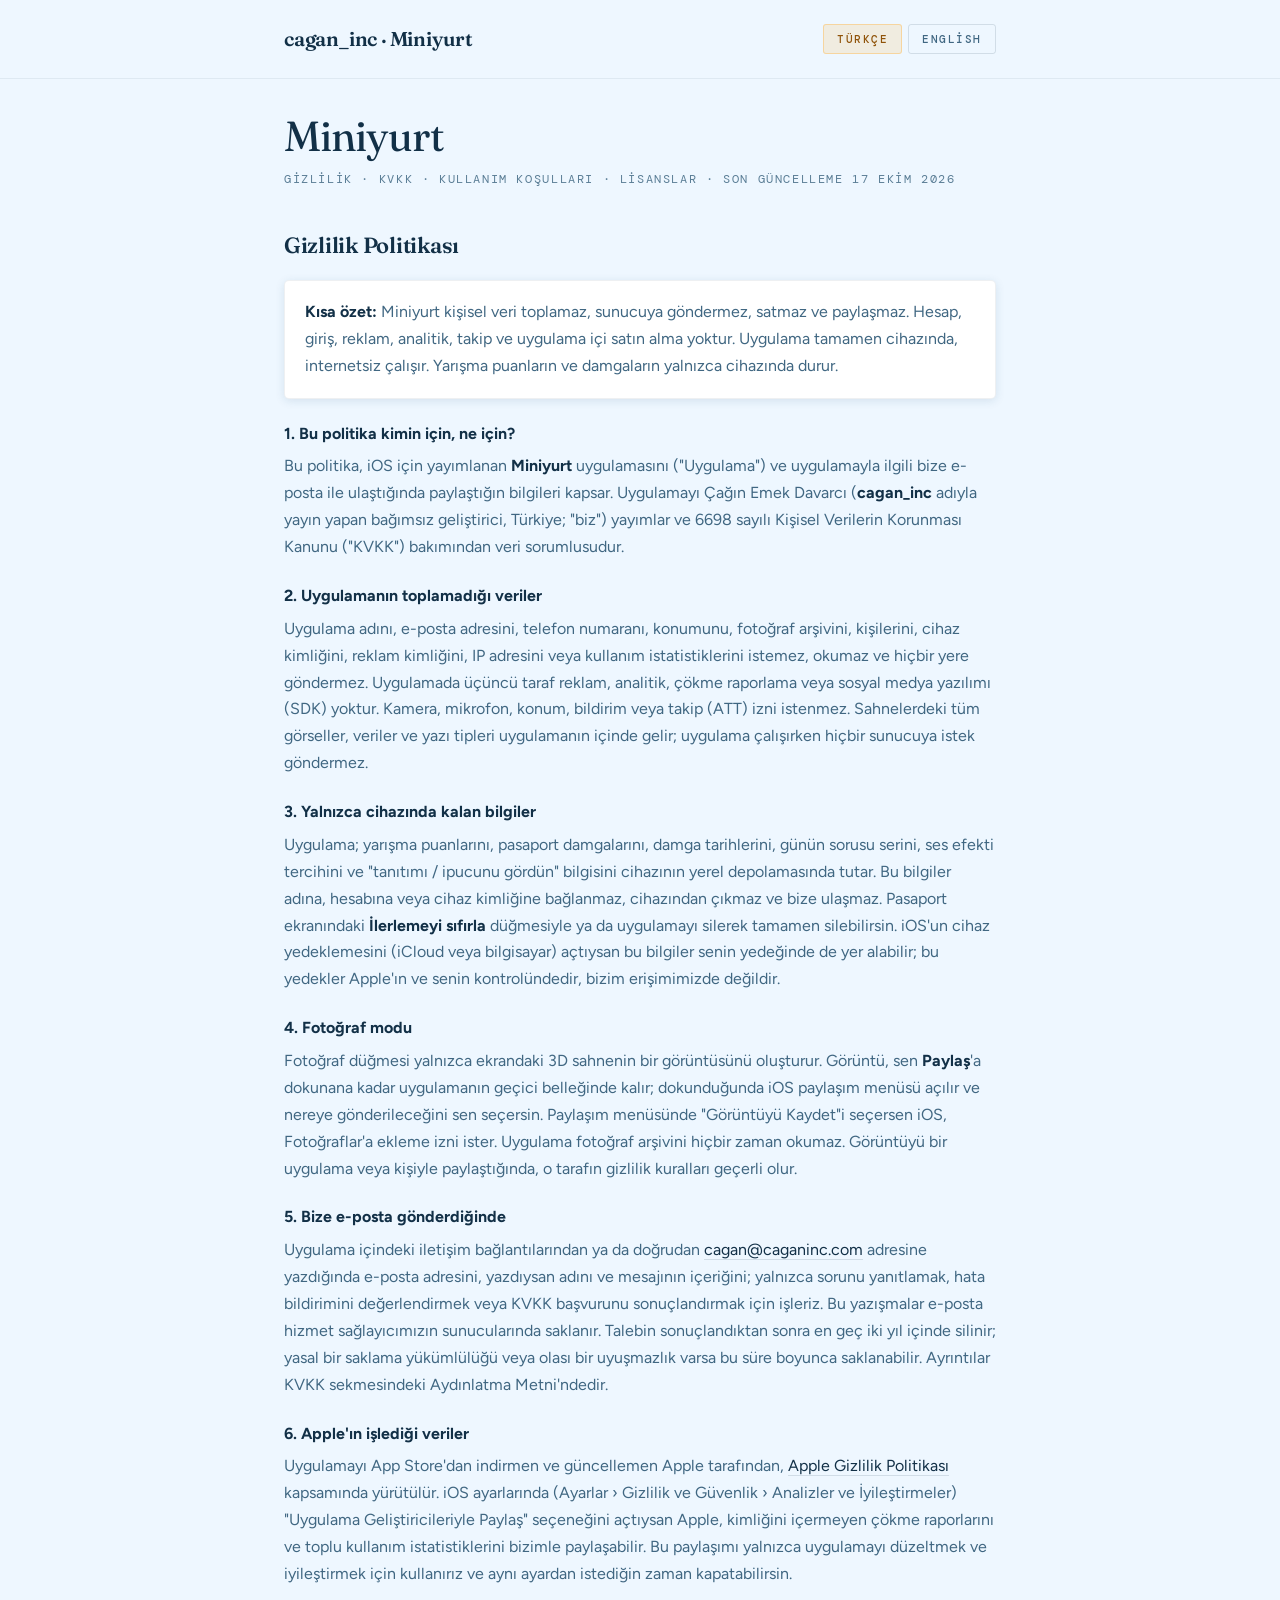
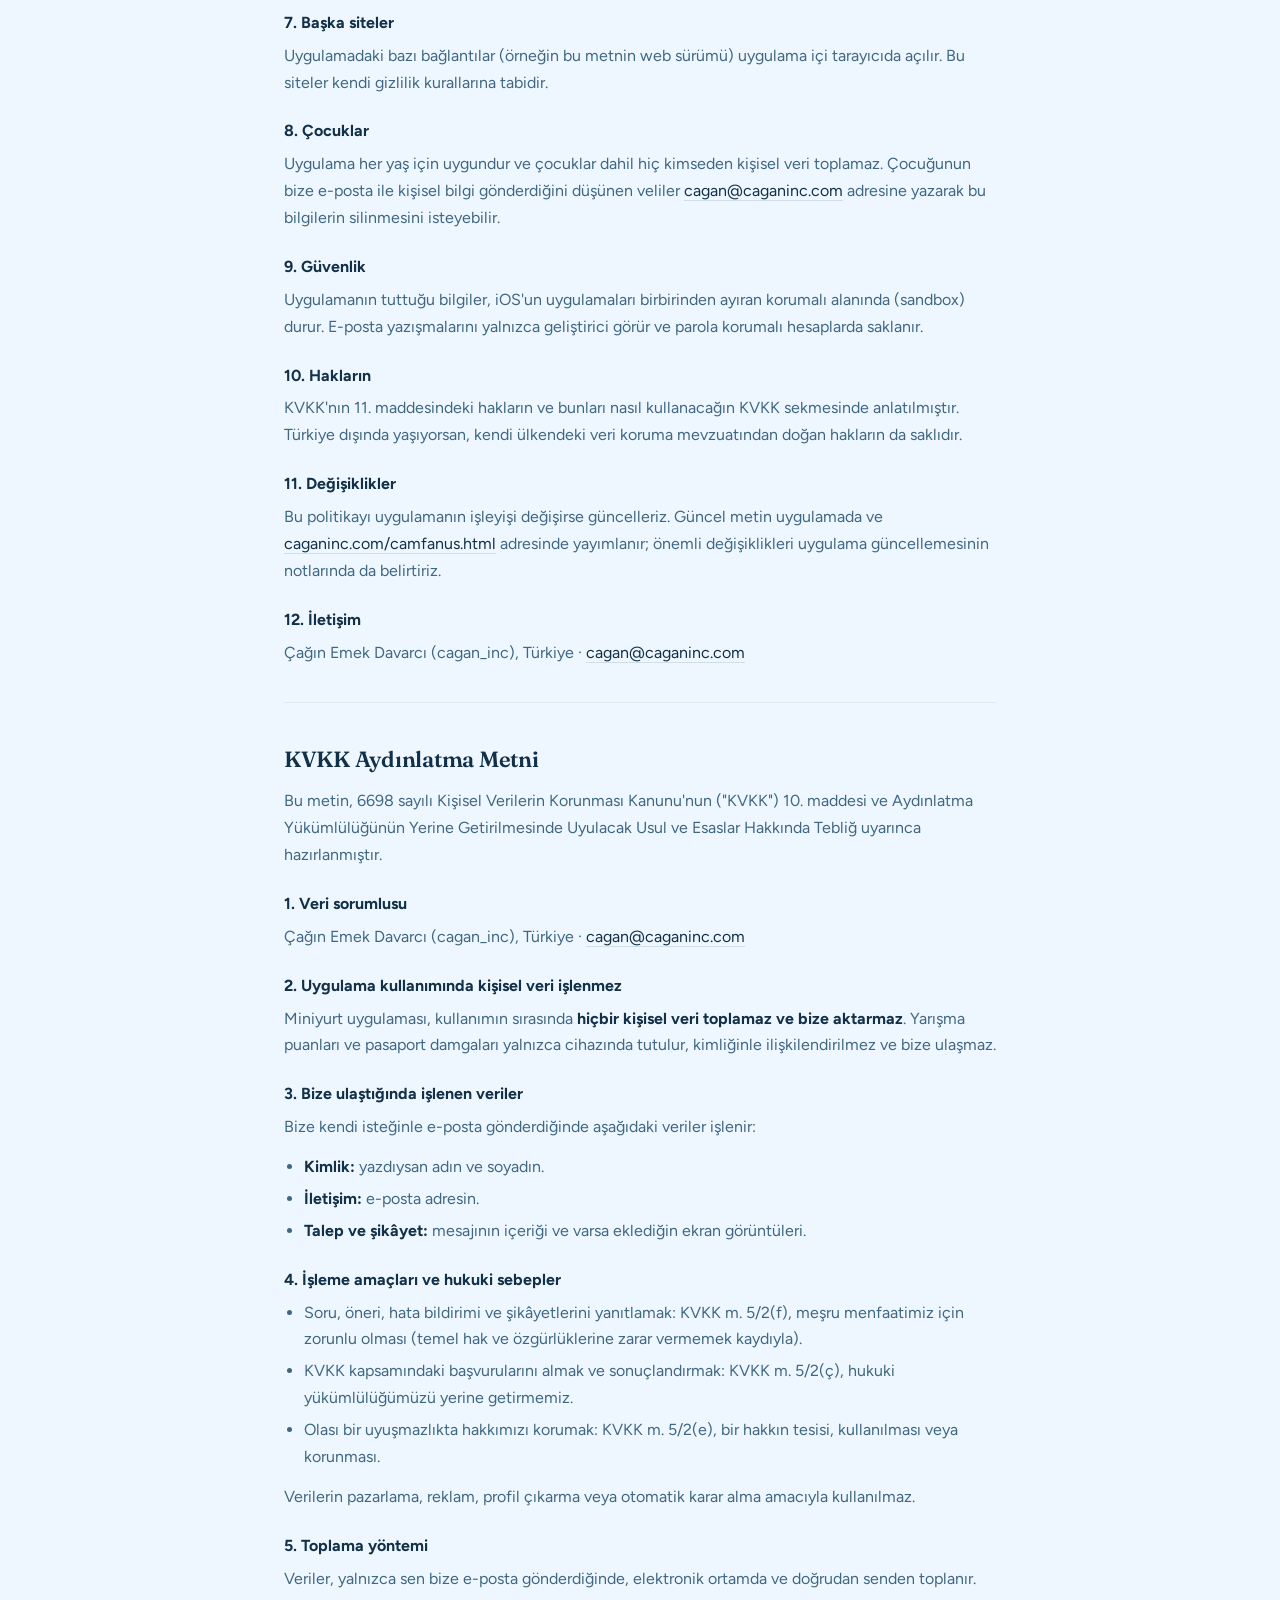
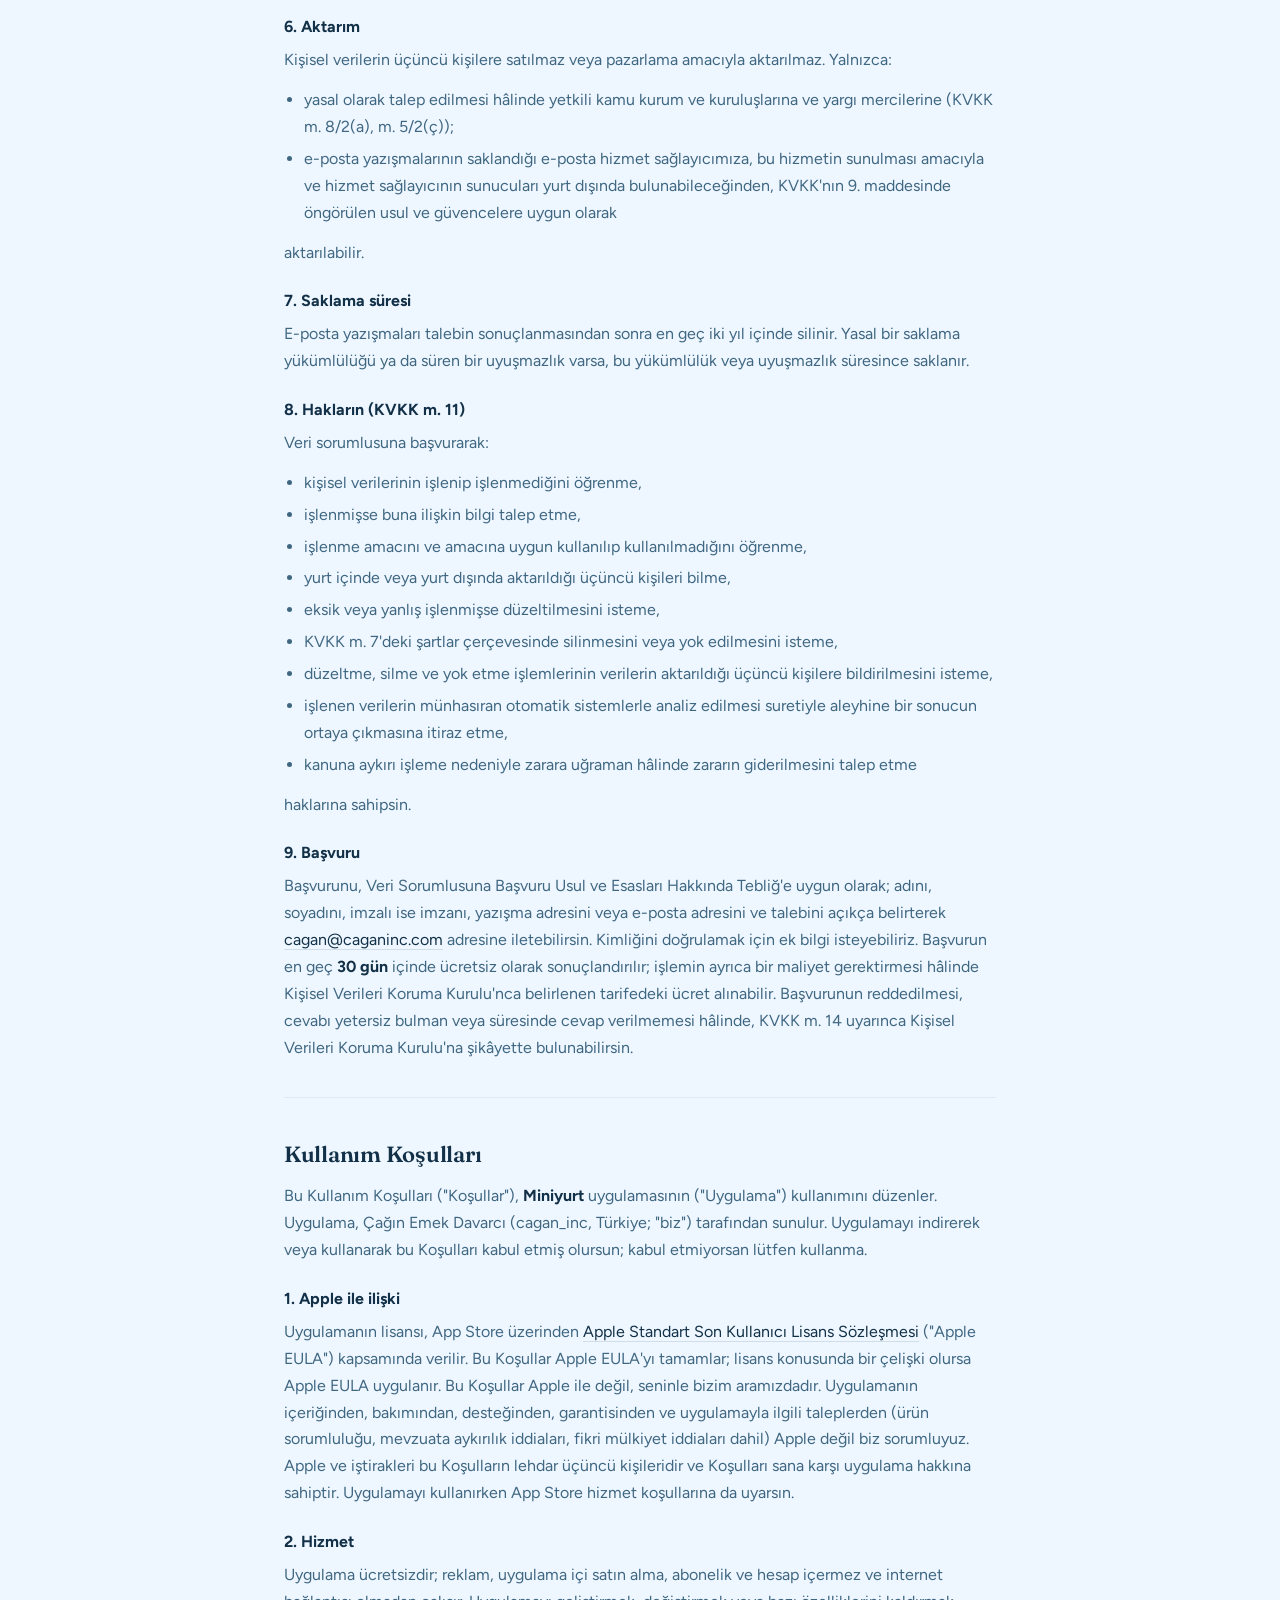
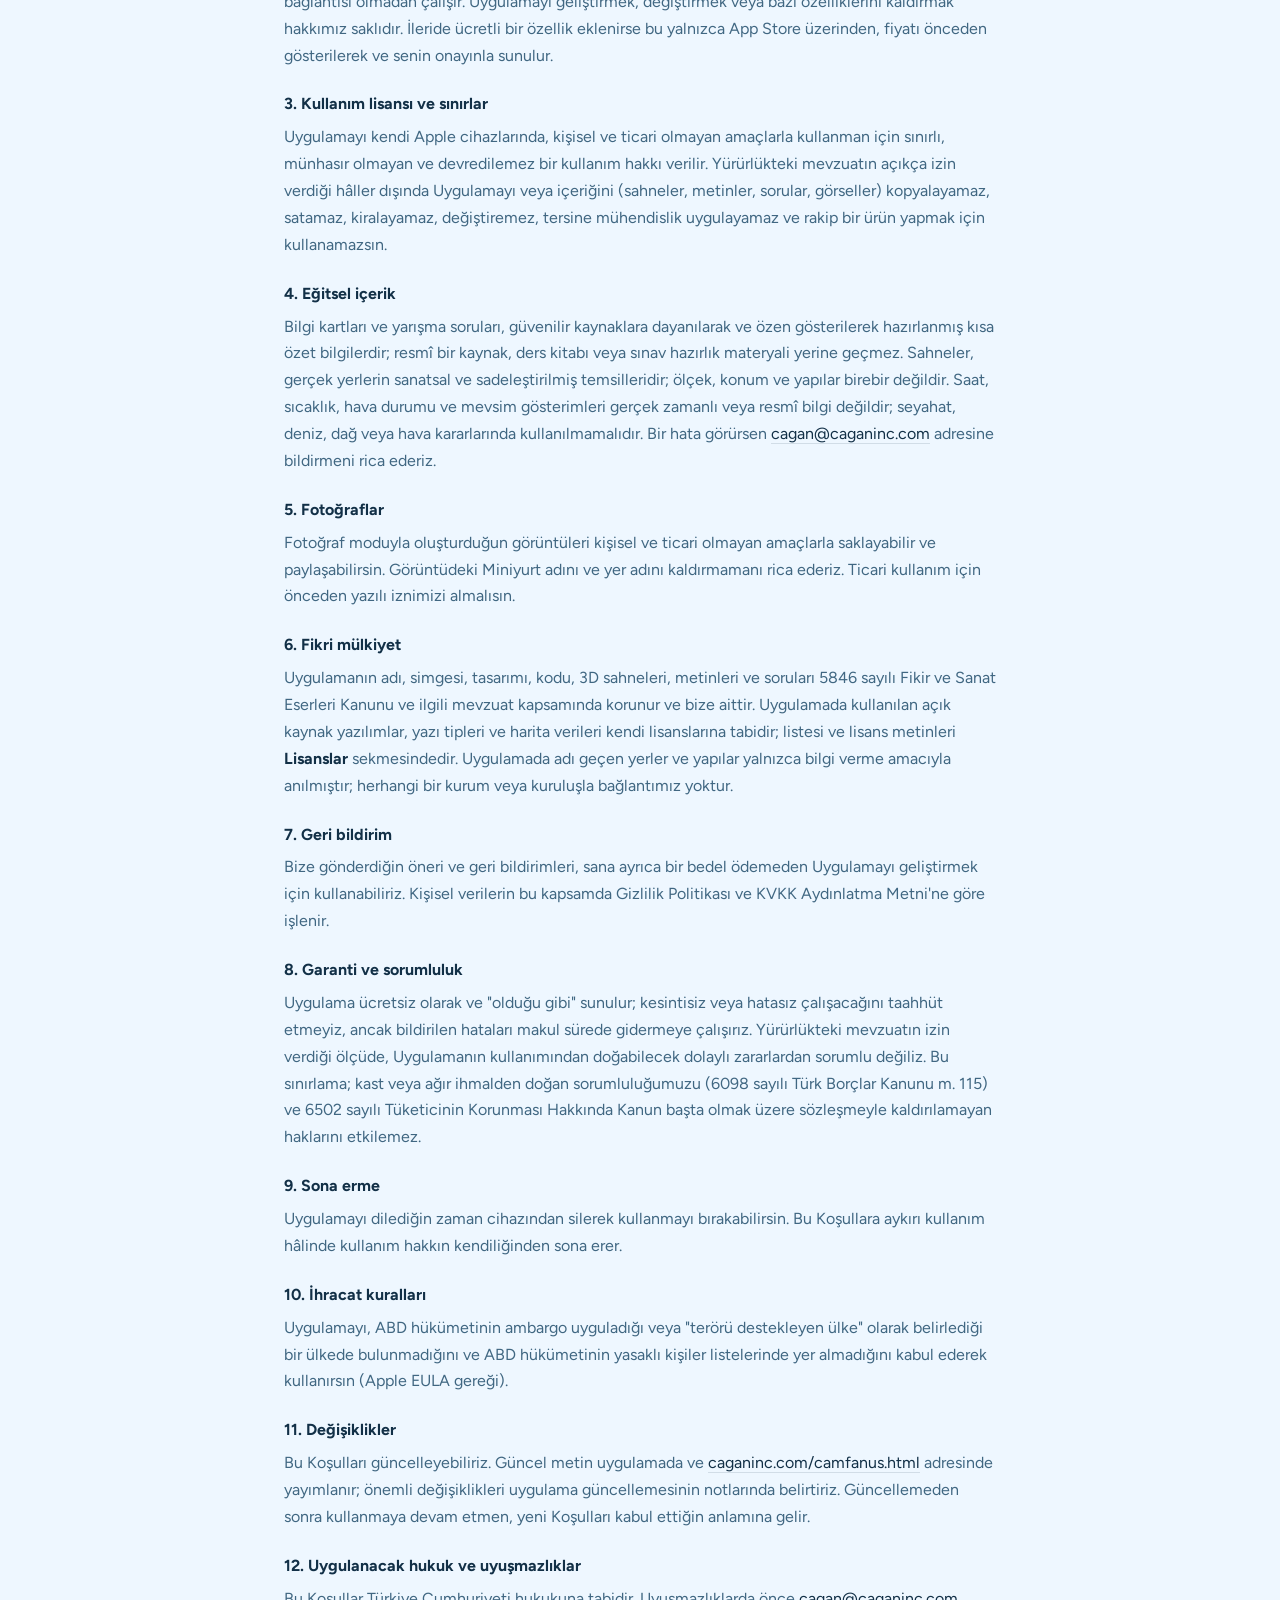
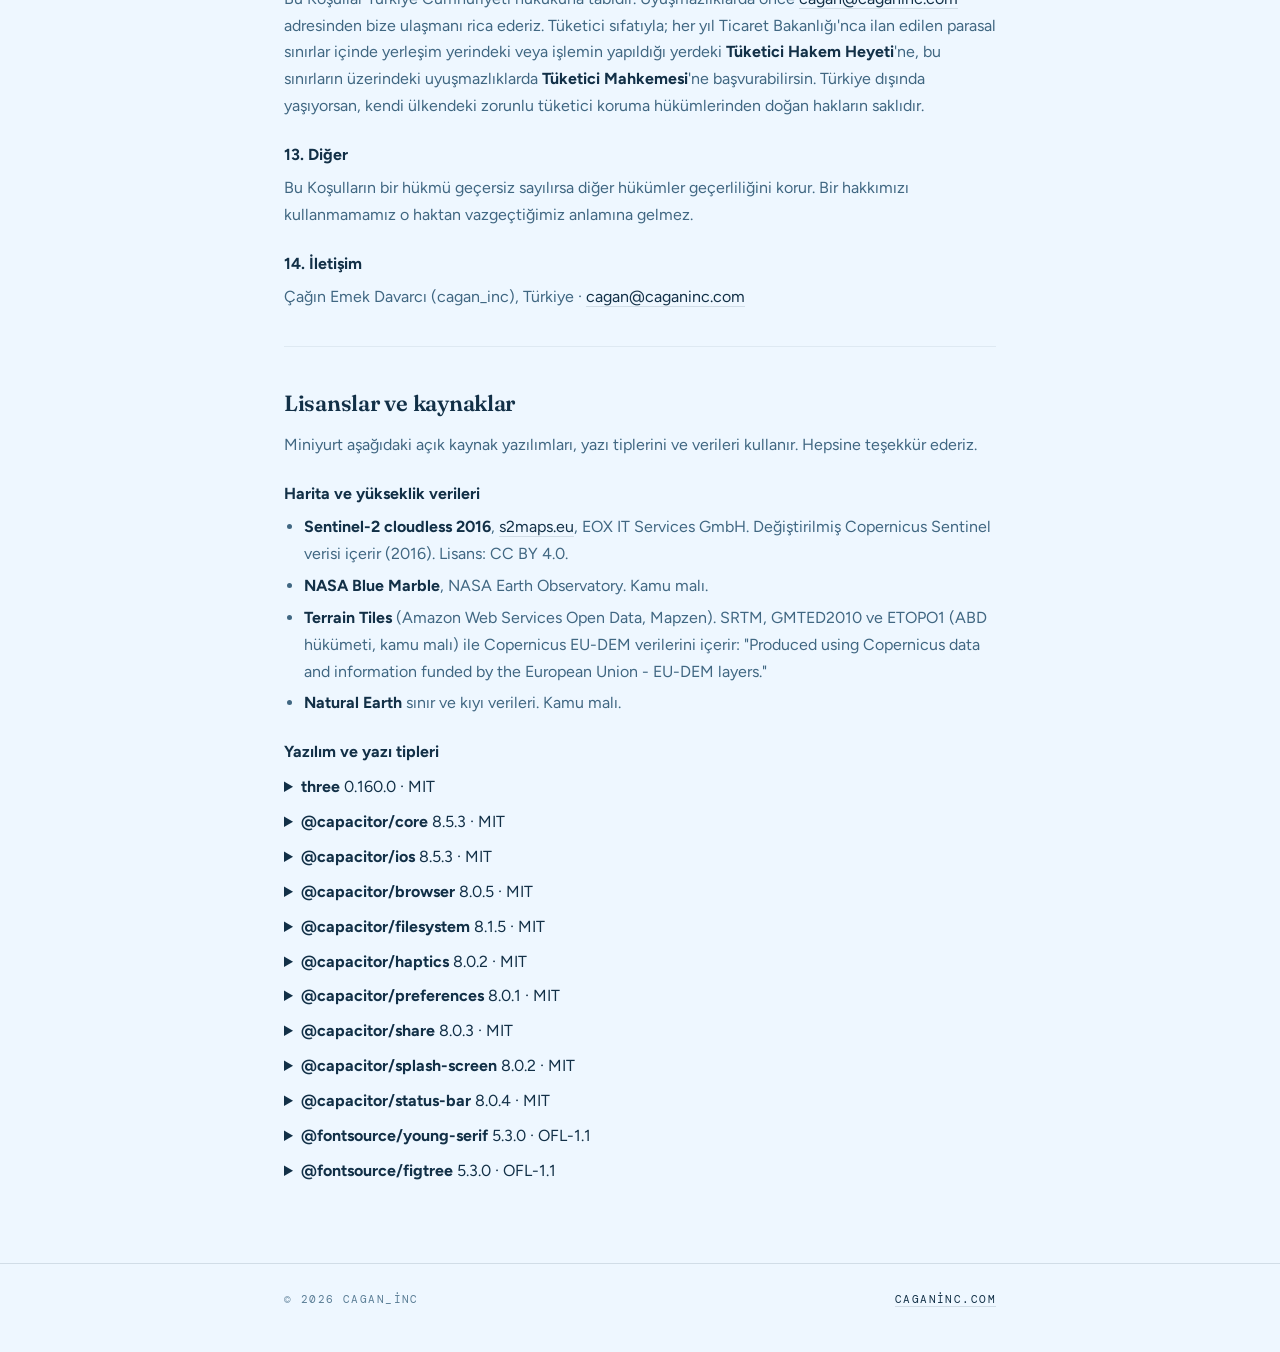
==== commit 2f4c416c: "Miniyurt: gizlilik, KVKK, kosullar ve lisanslar sayfasi guncellendi Co-Authored-By: Claude Sonnet 5." ====
--- a/camfanus.html
+++ b/camfanus.html
@@ -3,7 +3,7 @@
 <head>
 <meta charset="utf-8">
 <meta name="viewport" content="width=device-width, initial-scale=1">
-<title>Mini Türkiye — Gizlilik, KVKK ve Koşullar / Privacy & Terms</title>
+<title>Miniyurt — Gizlilik, KVKK ve Koşullar / Privacy & Terms</title>
 <link rel="stylesheet" href="https://fonts.googleapis.com/css2?family=Fraunces:opsz,wght@9..144,400;9..144,600&family=Figtree:wght@400;500;700&family=DM+Mono:wght@400;500&display=swap">
 <style>
 :root{
@@ -88,76 +88,1056 @@
        letter-spacing:.13em; text-transform:uppercase; color:var(--ink-3)}
 [hidden]{display:none !important}
 </style>
-<style>.note{background:var(--panel);border:1px solid var(--cizgi-2);border-radius:5px;padding:18px 20px;margin:16px 0;box-shadow:0 2px 10px var(--golge);color:var(--ink-2)}.upd{font-size:13px;color:var(--ink-3)}</style>
+<style>.note{background:var(--panel);border:1px solid var(--cizgi-2);border-radius:5px;padding:18px 20px;margin:16px 0;box-shadow:0 2px 10px var(--golge);color:var(--ink-2)}.upd{font-size:13px;color:var(--ink-3)}hr{border:0;border-top:1px solid var(--cizgi-2);margin:36px 0}details{margin:8px 0}summary{cursor:pointer}pre{white-space:pre-wrap;overflow-wrap:anywhere;font-size:12px}</style>
 </head>
 <body>
-<header><div class="sar"><span class="marka">cagan_inc · Mini Türkiye</span><div class="diller"><button id="btnTr" aria-pressed="true">Türkçe</button><button id="btnEn" aria-pressed="false">English</button></div></div></header>
+<header><div class="sar"><span class="marka">cagan_inc · Miniyurt</span><div class="diller"><button id="btnTr" aria-pressed="true">Türkçe</button><button id="btnEn" aria-pressed="false">English</button></div></div></header>
 <main>
 <section id="tr" class="sar">
-<h1>Mini Türkiye</h1>
-<p class="tarih">Gizlilik · KVKK · Kullanım Koşulları · Son güncelleme 14 Ekim 2026</p>
+<h1>Miniyurt</h1>
+<p class="tarih">Gizlilik · KVKK · Kullanım Koşulları · Lisanslar · Son güncelleme 17 Ekim 2026</p>
 
 <h2>Gizlilik Politikası</h2>
-<p><b>Mini Türkiye</b> (App Store adı: Miniature Türkiye: 3D Dioramas) uygulaması Çağın Emek Davarcı (<b>cagan_inc</b> adıyla yayın yapan bağımsız geliştirici, Türkiye) tarafından yayınlanır.</p>
-<div class="note"><b>Kısa özet:</b> Mini Türkiye hiçbir kişisel veri toplamaz, saklamaz veya paylaşmaz. Hesap, giriş, reklam, analitik, takip ve uygulama içi satın alma yoktur. Uygulama internete bağlanmadan, tamamen cihazında çalışır.</div>
-<h3>Toplanan veriler</h3>
-<p>Yoktur. Uygulama adını, e-postanı, konumunu, fotoğraflarını, kişilerini, cihaz kimliğini veya kullanım istatistiklerini istemez ve okumaz. Kamera, mikrofon, konum veya bildirim izni istemez.</p>
-<h3>Cihazda kalan bilgiler</h3>
-<p>Uygulama yalnızca "kaydırma ipucunu gördün" bilgisini cihazının yerel depolamasında tutabilir. Bu bilgi kişisel veri değildir, cihazından çıkmaz ve uygulamayı sildiğinde silinir.</p>
-<h3>Üçüncü taraflar</h3>
-<p>Uygulamada üçüncü taraf reklam, analitik, çökme raporlama veya sosyal medya yazılımı (SDK) bulunmaz. Sahnelerdeki tüm görseller ve yazı tipleri uygulamanın içinde gelir; çalışırken hiçbir sunucuya istek gönderilmez.</p>
-<h3>Çocuklar</h3>
-<p>Uygulama her yaşa uygundur ve çocuklar dahil hiç kimseden veri toplamaz.</p>
-<h3>Değişiklikler</h3>
-<p>Bu politika değişirse güncel hali uygulamada ve <a href="https://caganinc.com/camfanus.html" target="_blank" rel="noopener">caganinc.com/camfanus.html</a> adresinde yayınlanır.</p>
-<h3>İletişim</h3>
-<p><a href="mailto:cagan@caganinc.com">cagan@caganinc.com</a></p>
+<div class="note"><b>Kısa özet:</b> Miniyurt kişisel veri toplamaz, sunucuya göndermez, satmaz ve paylaşmaz. Hesap, giriş, reklam, analitik, takip ve uygulama içi satın alma yoktur. Uygulama tamamen cihazında, internetsiz çalışır. Yarışma puanların ve damgaların yalnızca cihazında durur.</div>
+<h3>1. Bu politika kimin için, ne için?</h3>
+<p>Bu politika, iOS için yayımlanan <b>Miniyurt</b> uygulamasını ("Uygulama") ve uygulamayla ilgili bize e-posta ile ulaştığında paylaştığın bilgileri kapsar. Uygulamayı Çağın Emek Davarcı (<b>cagan_inc</b> adıyla yayın yapan bağımsız geliştirici, Türkiye; "biz") yayımlar ve 6698 sayılı Kişisel Verilerin Korunması Kanunu ("KVKK") bakımından veri sorumlusudur.</p>
+<h3>2. Uygulamanın toplamadığı veriler</h3>
+<p>Uygulama adını, e-posta adresini, telefon numaranı, konumunu, fotoğraf arşivini, kişilerini, cihaz kimliğini, reklam kimliğini, IP adresini veya kullanım istatistiklerini istemez, okumaz ve hiçbir yere göndermez. Uygulamada üçüncü taraf reklam, analitik, çökme raporlama veya sosyal medya yazılımı (SDK) yoktur. Kamera, mikrofon, konum, bildirim veya takip (ATT) izni istenmez. Sahnelerdeki tüm görseller, veriler ve yazı tipleri uygulamanın içinde gelir; uygulama çalışırken hiçbir sunucuya istek göndermez.</p>
+<h3>3. Yalnızca cihazında kalan bilgiler</h3>
+<p>Uygulama; yarışma puanlarını, pasaport damgalarını, damga tarihlerini, günün sorusu serini, ses efekti tercihini ve "tanıtımı / ipucunu gördün" bilgisini cihazının yerel depolamasında tutar. Bu bilgiler adına, hesabına veya cihaz kimliğine bağlanmaz, cihazından çıkmaz ve bize ulaşmaz. Pasaport ekranındaki <b>İlerlemeyi sıfırla</b> düğmesiyle ya da uygulamayı silerek tamamen silebilirsin. iOS'un cihaz yedeklemesini (iCloud veya bilgisayar) açtıysan bu bilgiler senin yedeğinde de yer alabilir; bu yedekler Apple'ın ve senin kontrolündedir, bizim erişimimizde değildir.</p>
+<h3>4. Fotoğraf modu</h3>
+<p>Fotoğraf düğmesi yalnızca ekrandaki 3D sahnenin bir görüntüsünü oluşturur. Görüntü, sen <b>Paylaş</b>'a dokunana kadar uygulamanın geçici belleğinde kalır; dokunduğunda iOS paylaşım menüsü açılır ve nereye gönderileceğini sen seçersin. Paylaşım menüsünde "Görüntüyü Kaydet"i seçersen iOS, Fotoğraflar'a ekleme izni ister. Uygulama fotoğraf arşivini hiçbir zaman okumaz. Görüntüyü bir uygulama veya kişiyle paylaştığında, o tarafın gizlilik kuralları geçerli olur.</p>
+<h3>5. Bize e-posta gönderdiğinde</h3>
+<p>Uygulama içindeki iletişim bağlantılarından ya da doğrudan <a href="mailto:cagan@caganinc.com">cagan@caganinc.com</a> adresine yazdığında e-posta adresini, yazdıysan adını ve mesajının içeriğini; yalnızca sorunu yanıtlamak, hata bildirimini değerlendirmek veya KVKK başvurunu sonuçlandırmak için işleriz. Bu yazışmalar e-posta hizmet sağlayıcımızın sunucularında saklanır. Talebin sonuçlandıktan sonra en geç iki yıl içinde silinir; yasal bir saklama yükümlülüğü veya olası bir uyuşmazlık varsa bu süre boyunca saklanabilir. Ayrıntılar KVKK sekmesindeki Aydınlatma Metni'ndedir.</p>
+<h3>6. Apple'ın işlediği veriler</h3>
+<p>Uygulamayı App Store'dan indirmen ve güncellemen Apple tarafından, <a href="https://www.apple.com/legal/privacy/" target="_blank" rel="noopener">Apple Gizlilik Politikası</a> kapsamında yürütülür. iOS ayarlarında (Ayarlar › Gizlilik ve Güvenlik › Analizler ve İyileştirmeler) "Uygulama Geliştiricileriyle Paylaş" seçeneğini açtıysan Apple, kimliğini içermeyen çökme raporlarını ve toplu kullanım istatistiklerini bizimle paylaşabilir. Bu paylaşımı yalnızca uygulamayı düzeltmek ve iyileştirmek için kullanırız ve aynı ayardan istediğin zaman kapatabilirsin.</p>
+<h3>7. Başka siteler</h3>
+<p>Uygulamadaki bazı bağlantılar (örneğin bu metnin web sürümü) uygulama içi tarayıcıda açılır. Bu siteler kendi gizlilik kurallarına tabidir.</p>
+<h3>8. Çocuklar</h3>
+<p>Uygulama her yaş için uygundur ve çocuklar dahil hiç kimseden kişisel veri toplamaz. Çocuğunun bize e-posta ile kişisel bilgi gönderdiğini düşünen veliler <a href="mailto:cagan@caganinc.com">cagan@caganinc.com</a> adresine yazarak bu bilgilerin silinmesini isteyebilir.</p>
+<h3>9. Güvenlik</h3>
+<p>Uygulamanın tuttuğu bilgiler, iOS'un uygulamaları birbirinden ayıran korumalı alanında (sandbox) durur. E-posta yazışmalarını yalnızca geliştirici görür ve parola korumalı hesaplarda saklanır.</p>
+<h3>10. Hakların</h3>
+<p>KVKK'nın 11. maddesindeki hakların ve bunları nasıl kullanacağın KVKK sekmesinde anlatılmıştır. Türkiye dışında yaşıyorsan, kendi ülkendeki veri koruma mevzuatından doğan hakların da saklıdır.</p>
+<h3>11. Değişiklikler</h3>
+<p>Bu politikayı uygulamanın işleyişi değişirse güncelleriz. Güncel metin uygulamada ve <a href="https://caganinc.com/camfanus.html" target="_blank" rel="noopener">caganinc.com/camfanus.html</a> adresinde yayımlanır; önemli değişiklikleri uygulama güncellemesinin notlarında da belirtiriz.</p>
+<h3>12. İletişim</h3>
+<p>Çağın Emek Davarcı (cagan_inc), Türkiye · <a href="mailto:cagan@caganinc.com">cagan@caganinc.com</a></p>
+<hr>
 
 <h2>KVKK Aydınlatma Metni</h2>
-<p>6698 sayılı Kişisel Verilerin Korunması Kanunu ("KVKK") madde 10 uyarınca hazırlanmıştır.</p>
-<h3>Veri sorumlusu</h3>
+<p>Bu metin, 6698 sayılı Kişisel Verilerin Korunması Kanunu'nun ("KVKK") 10. maddesi ve Aydınlatma Yükümlülüğünün Yerine Getirilmesinde Uyulacak Usul ve Esaslar Hakkında Tebliğ uyarınca hazırlanmıştır.</p>
+<h3>1. Veri sorumlusu</h3>
 <p>Çağın Emek Davarcı (cagan_inc), Türkiye · <a href="mailto:cagan@caganinc.com">cagan@caganinc.com</a></p>
-<h3>İşlenen kişisel veriler</h3>
-<p>Mini Türkiye uygulaması <b>hiçbir kişisel veri işlemez</b>. Kimlik, iletişim, konum, görsel, cihaz kimliği, kullanım veya pazarlama verisi toplanmaz, kaydedilmez, aktarılmaz.</p>
-<h3>İşleme amacı ve hukuki sebep</h3>
-<p>Kişisel veri işlenmediğinden bir işleme amacı veya KVKK madde 5 ve 6 kapsamında bir hukuki sebep bulunmamaktadır.</p>
-<h3>Aktarım</h3>
-<p>Yurt içine veya yurt dışına herhangi bir kişisel veri aktarımı yapılmaz.</p>
-<h3>Toplama yöntemi</h3>
-<p>Uygulama internet bağlantısı kullanmaz; veri toplamaya yönelik bir yöntem veya yazılım içermez.</p>
-<h3>Haklarınız (KVKK madde 11)</h3>
-<p>Kişisel verilerinizin işlenip işlenmediğini öğrenme, işlenmişse bilgi talep etme, amacını ve amaca uygun kullanılıp kullanılmadığını öğrenme, aktarıldığı üçüncü kişileri bilme, eksik veya yanlış işlenmişse düzeltilmesini, silinmesini veya yok edilmesini isteme, bu işlemlerin aktarılan kişilere bildirilmesini isteme, otomatik analiz sonucu aleyhinize bir sonuca itiraz etme ve kanuna aykırı işleme nedeniyle zarara uğramanız hâlinde zararın giderilmesini talep etme haklarına sahipsiniz.</p>
-<p>Başvurularınızı <a href="mailto:cagan@caganinc.com">cagan@caganinc.com</a> adresine iletebilirsiniz. Başvurular en geç 30 gün içinde ücretsiz olarak yanıtlanır.</p>
+<h3>2. Uygulama kullanımında kişisel veri işlenmez</h3>
+<p>Miniyurt uygulaması, kullanımın sırasında <b>hiçbir kişisel veri toplamaz ve bize aktarmaz</b>. Yarışma puanları ve pasaport damgaları yalnızca cihazında tutulur, kimliğinle ilişkilendirilmez ve bize ulaşmaz.</p>
+<h3>3. Bize ulaştığında işlenen veriler</h3>
+<p>Bize kendi isteğinle e-posta gönderdiğinde aşağıdaki veriler işlenir:</p>
+<ul>
+<li><b>Kimlik:</b> yazdıysan adın ve soyadın.</li>
+<li><b>İletişim:</b> e-posta adresin.</li>
+<li><b>Talep ve şikâyet:</b> mesajının içeriği ve varsa eklediğin ekran görüntüleri.</li>
+</ul>
+<h3>4. İşleme amaçları ve hukuki sebepler</h3>
+<ul>
+<li>Soru, öneri, hata bildirimi ve şikâyetlerini yanıtlamak: KVKK m. 5/2(f), meşru menfaatimiz için zorunlu olması (temel hak ve özgürlüklerine zarar vermemek kaydıyla).</li>
+<li>KVKK kapsamındaki başvurularını almak ve sonuçlandırmak: KVKK m. 5/2(ç), hukuki yükümlülüğümüzü yerine getirmemiz.</li>
+<li>Olası bir uyuşmazlıkta hakkımızı korumak: KVKK m. 5/2(e), bir hakkın tesisi, kullanılması veya korunması.</li>
+</ul>
+<p>Verilerin pazarlama, reklam, profil çıkarma veya otomatik karar alma amacıyla kullanılmaz.</p>
+<h3>5. Toplama yöntemi</h3>
+<p>Veriler, yalnızca sen bize e-posta gönderdiğinde, elektronik ortamda ve doğrudan senden toplanır.</p>
+<h3>6. Aktarım</h3>
+<p>Kişisel verilerin üçüncü kişilere satılmaz veya pazarlama amacıyla aktarılmaz. Yalnızca:</p>
+<ul>
+<li>yasal olarak talep edilmesi hâlinde yetkili kamu kurum ve kuruluşlarına ve yargı mercilerine (KVKK m. 8/2(a), m. 5/2(ç));</li>
+<li>e-posta yazışmalarının saklandığı e-posta hizmet sağlayıcımıza, bu hizmetin sunulması amacıyla ve hizmet sağlayıcının sunucuları yurt dışında bulunabileceğinden, KVKK'nın 9. maddesinde öngörülen usul ve güvencelere uygun olarak</li>
+</ul>
+<p>aktarılabilir.</p>
+<h3>7. Saklama süresi</h3>
+<p>E-posta yazışmaları talebin sonuçlanmasından sonra en geç iki yıl içinde silinir. Yasal bir saklama yükümlülüğü ya da süren bir uyuşmazlık varsa, bu yükümlülük veya uyuşmazlık süresince saklanır.</p>
+<h3>8. Hakların (KVKK m. 11)</h3>
+<p>Veri sorumlusuna başvurarak:</p>
+<ul>
+<li>kişisel verilerinin işlenip işlenmediğini öğrenme,</li>
+<li>işlenmişse buna ilişkin bilgi talep etme,</li>
+<li>işlenme amacını ve amacına uygun kullanılıp kullanılmadığını öğrenme,</li>
+<li>yurt içinde veya yurt dışında aktarıldığı üçüncü kişileri bilme,</li>
+<li>eksik veya yanlış işlenmişse düzeltilmesini isteme,</li>
+<li>KVKK m. 7'deki şartlar çerçevesinde silinmesini veya yok edilmesini isteme,</li>
+<li>düzeltme, silme ve yok etme işlemlerinin verilerin aktarıldığı üçüncü kişilere bildirilmesini isteme,</li>
+<li>işlenen verilerin münhasıran otomatik sistemlerle analiz edilmesi suretiyle aleyhine bir sonucun ortaya çıkmasına itiraz etme,</li>
+<li>kanuna aykırı işleme nedeniyle zarara uğraman hâlinde zararın giderilmesini talep etme</li>
+</ul>
+<p>haklarına sahipsin.</p>
+<h3>9. Başvuru</h3>
+<p>Başvurunu, Veri Sorumlusuna Başvuru Usul ve Esasları Hakkında Tebliğ'e uygun olarak; adını, soyadını, imzalı ise imzanı, yazışma adresini veya e-posta adresini ve talebini açıkça belirterek <a href="mailto:cagan@caganinc.com">cagan@caganinc.com</a> adresine iletebilirsin. Kimliğini doğrulamak için ek bilgi isteyebiliriz. Başvurun en geç <b>30 gün</b> içinde ücretsiz olarak sonuçlandırılır; işlemin ayrıca bir maliyet gerektirmesi hâlinde Kişisel Verileri Koruma Kurulu'nca belirlenen tarifedeki ücret alınabilir. Başvurunun reddedilmesi, cevabı yetersiz bulman veya süresinde cevap verilmemesi hâlinde, KVKK m. 14 uyarınca Kişisel Verileri Koruma Kurulu'na şikâyette bulunabilirsin.</p>
+<hr>
 
 <h2>Kullanım Koşulları</h2>
-<p>Mini Türkiye'yi indirerek ve kullanarak bu koşulları kabul etmiş olursun.</p>
-<h3>Lisans</h3>
-<p>Uygulama ücretsizdir; reklam ve uygulama içi satın alma içermez. Kişisel ve ticari olmayan kullanım için, Apple'ın Standart Son Kullanıcı Lisans Sözleşmesi (EULA) kapsamında sınırlı, devredilemez bir kullanım hakkı verilir.</p>
-<h3>İçerik</h3>
-<p>Sahneler, Fethiye'deki Yassıca Adaları ile Kapadokya'nın sanatsal, temsili minyatür canlandırmalarıdır. Hava durumu, sıcaklık, güneş ve mevsim gösterimleri gerçek zamanlı veya resmi bilgi değildir; seyahat, deniz veya hava kararlarında kullanılmamalıdır.</p>
-<h3>Fikri mülkiyet</h3>
-<p>Uygulamanın tasarımı, kodu ve görselleri cagan_inc'e aittir. İzinsiz kopyalanamaz, dağıtılamaz veya tersine mühendislik yapılamaz. Uygulama, MIT lisanslı three.js ile SIL Open Font License lisanslı Young Serif ve Figtree yazı tiplerini kullanır. Harita verileri: Sentinel-2 cloudless 2016, EOX IT Services GmbH (CC BY 4.0; değiştirilmiş Copernicus Sentinel verisi içerir), NASA Blue Marble (kamu malı), AWS Terrain Tiles yükseklik verisi ve Natural Earth sınırları (kamu malı).</p>
-<h3>Sorumluluk</h3>
-<p>Uygulama "olduğu gibi" sunulur. Yürürlükteki mevzuatın izin verdiği ölçüde, kullanımdan doğabilecek dolaylı zararlardan sorumluluk kabul edilmez.</p>
-<h3>Uygulanacak hukuk</h3>
-<p>Bu koşullar Türkiye Cumhuriyeti hukukuna tabidir.</p>
-<h3>İletişim</h3>
-<p><a href="mailto:cagan@caganinc.com">cagan@caganinc.com</a></p>
+<p>Bu Kullanım Koşulları ("Koşullar"), <b>Miniyurt</b> uygulamasının ("Uygulama") kullanımını düzenler. Uygulama, Çağın Emek Davarcı (cagan_inc, Türkiye; "biz") tarafından sunulur. Uygulamayı indirerek veya kullanarak bu Koşulları kabul etmiş olursun; kabul etmiyorsan lütfen kullanma.</p>
+<h3>1. Apple ile ilişki</h3>
+<p>Uygulamanın lisansı, App Store üzerinden <a href="https://www.apple.com/legal/internet-services/itunes/dev/stdeula/" target="_blank" rel="noopener">Apple Standart Son Kullanıcı Lisans Sözleşmesi</a> ("Apple EULA") kapsamında verilir. Bu Koşullar Apple EULA'yı tamamlar; lisans konusunda bir çelişki olursa Apple EULA uygulanır. Bu Koşullar Apple ile değil, seninle bizim aramızdadır. Uygulamanın içeriğinden, bakımından, desteğinden, garantisinden ve uygulamayla ilgili taleplerden (ürün sorumluluğu, mevzuata aykırılık iddiaları, fikri mülkiyet iddiaları dahil) Apple değil biz sorumluyuz. Apple ve iştirakleri bu Koşulların lehdar üçüncü kişileridir ve Koşulları sana karşı uygulama hakkına sahiptir. Uygulamayı kullanırken App Store hizmet koşullarına da uyarsın.</p>
+<h3>2. Hizmet</h3>
+<p>Uygulama ücretsizdir; reklam, uygulama içi satın alma, abonelik ve hesap içermez ve internet bağlantısı olmadan çalışır. Uygulamayı geliştirmek, değiştirmek veya bazı özelliklerini kaldırmak hakkımız saklıdır. İleride ücretli bir özellik eklenirse bu yalnızca App Store üzerinden, fiyatı önceden gösterilerek ve senin onayınla sunulur.</p>
+<h3>3. Kullanım lisansı ve sınırlar</h3>
+<p>Uygulamayı kendi Apple cihazlarında, kişisel ve ticari olmayan amaçlarla kullanman için sınırlı, münhasır olmayan ve devredilemez bir kullanım hakkı verilir. Yürürlükteki mevzuatın açıkça izin verdiği hâller dışında Uygulamayı veya içeriğini (sahneler, metinler, sorular, görseller) kopyalayamaz, satamaz, kiralayamaz, değiştiremez, tersine mühendislik uygulayamaz ve rakip bir ürün yapmak için kullanamazsın.</p>
+<h3>4. Eğitsel içerik</h3>
+<p>Bilgi kartları ve yarışma soruları, güvenilir kaynaklara dayanılarak ve özen gösterilerek hazırlanmış kısa özet bilgilerdir; resmî bir kaynak, ders kitabı veya sınav hazırlık materyali yerine geçmez. Sahneler, gerçek yerlerin sanatsal ve sadeleştirilmiş temsilleridir; ölçek, konum ve yapılar birebir değildir. Saat, sıcaklık, hava durumu ve mevsim gösterimleri gerçek zamanlı veya resmî bilgi değildir; seyahat, deniz, dağ veya hava kararlarında kullanılmamalıdır. Bir hata görürsen <a href="mailto:cagan@caganinc.com">cagan@caganinc.com</a> adresine bildirmeni rica ederiz.</p>
+<h3>5. Fotoğraflar</h3>
+<p>Fotoğraf moduyla oluşturduğun görüntüleri kişisel ve ticari olmayan amaçlarla saklayabilir ve paylaşabilirsin. Görüntüdeki Miniyurt adını ve yer adını kaldırmamanı rica ederiz. Ticari kullanım için önceden yazılı iznimizi almalısın.</p>
+<h3>6. Fikri mülkiyet</h3>
+<p>Uygulamanın adı, simgesi, tasarımı, kodu, 3D sahneleri, metinleri ve soruları 5846 sayılı Fikir ve Sanat Eserleri Kanunu ve ilgili mevzuat kapsamında korunur ve bize aittir. Uygulamada kullanılan açık kaynak yazılımlar, yazı tipleri ve harita verileri kendi lisanslarına tabidir; listesi ve lisans metinleri <b>Lisanslar</b> sekmesindedir. Uygulamada adı geçen yerler ve yapılar yalnızca bilgi verme amacıyla anılmıştır; herhangi bir kurum veya kuruluşla bağlantımız yoktur.</p>
+<h3>7. Geri bildirim</h3>
+<p>Bize gönderdiğin öneri ve geri bildirimleri, sana ayrıca bir bedel ödemeden Uygulamayı geliştirmek için kullanabiliriz. Kişisel verilerin bu kapsamda Gizlilik Politikası ve KVKK Aydınlatma Metni'ne göre işlenir.</p>
+<h3>8. Garanti ve sorumluluk</h3>
+<p>Uygulama ücretsiz olarak ve "olduğu gibi" sunulur; kesintisiz veya hatasız çalışacağını taahhüt etmeyiz, ancak bildirilen hataları makul sürede gidermeye çalışırız. Yürürlükteki mevzuatın izin verdiği ölçüde, Uygulamanın kullanımından doğabilecek dolaylı zararlardan sorumlu değiliz. Bu sınırlama; kast veya ağır ihmalden doğan sorumluluğumuzu (6098 sayılı Türk Borçlar Kanunu m. 115) ve 6502 sayılı Tüketicinin Korunması Hakkında Kanun başta olmak üzere sözleşmeyle kaldırılamayan haklarını etkilemez.</p>
+<h3>9. Sona erme</h3>
+<p>Uygulamayı dilediğin zaman cihazından silerek kullanmayı bırakabilirsin. Bu Koşullara aykırı kullanım hâlinde kullanım hakkın kendiliğinden sona erer.</p>
+<h3>10. İhracat kuralları</h3>
+<p>Uygulamayı, ABD hükümetinin ambargo uyguladığı veya "terörü destekleyen ülke" olarak belirlediği bir ülkede bulunmadığını ve ABD hükümetinin yasaklı kişiler listelerinde yer almadığını kabul ederek kullanırsın (Apple EULA gereği).</p>
+<h3>11. Değişiklikler</h3>
+<p>Bu Koşulları güncelleyebiliriz. Güncel metin uygulamada ve <a href="https://caganinc.com/camfanus.html" target="_blank" rel="noopener">caganinc.com/camfanus.html</a> adresinde yayımlanır; önemli değişiklikleri uygulama güncellemesinin notlarında belirtiriz. Güncellemeden sonra kullanmaya devam etmen, yeni Koşulları kabul ettiğin anlamına gelir.</p>
+<h3>12. Uygulanacak hukuk ve uyuşmazlıklar</h3>
+<p>Bu Koşullar Türkiye Cumhuriyeti hukukuna tabidir. Uyuşmazlıklarda önce <a href="mailto:cagan@caganinc.com">cagan@caganinc.com</a> adresinden bize ulaşmanı rica ederiz. Tüketici sıfatıyla; her yıl Ticaret Bakanlığı'nca ilan edilen parasal sınırlar içinde yerleşim yerindeki veya işlemin yapıldığı yerdeki <b>Tüketici Hakem Heyeti</b>'ne, bu sınırların üzerindeki uyuşmazlıklarda <b>Tüketici Mahkemesi</b>'ne başvurabilirsin. Türkiye dışında yaşıyorsan, kendi ülkendeki zorunlu tüketici koruma hükümlerinden doğan hakların saklıdır.</p>
+<h3>13. Diğer</h3>
+<p>Bu Koşulların bir hükmü geçersiz sayılırsa diğer hükümler geçerliliğini korur. Bir hakkımızı kullanmamamız o haktan vazgeçtiğimiz anlamına gelmez.</p>
+<h3>14. İletişim</h3>
+<p>Çağın Emek Davarcı (cagan_inc), Türkiye · <a href="mailto:cagan@caganinc.com">cagan@caganinc.com</a></p>
+<hr>
+
+<h2>Lisanslar ve kaynaklar</h2>
+<p>Miniyurt aşağıdaki açık kaynak yazılımları, yazı tiplerini ve verileri kullanır. Hepsine teşekkür ederiz.</p>
+<h3>Harita ve yükseklik verileri</h3>
+<ul>
+<li><b>Sentinel-2 cloudless 2016</b>, <a href="https://s2maps.eu" target="_blank" rel="noopener">s2maps.eu</a>, EOX IT Services GmbH. Değiştirilmiş Copernicus Sentinel verisi içerir (2016). Lisans: CC BY 4.0.</li>
+<li><b>NASA Blue Marble</b>, NASA Earth Observatory. Kamu malı.</li>
+<li><b>Terrain Tiles</b> (Amazon Web Services Open Data, Mapzen). SRTM, GMTED2010 ve ETOPO1 (ABD hükümeti, kamu malı) ile Copernicus EU-DEM verilerini içerir: "Produced using Copernicus data and information funded by the European Union - EU-DEM layers."</li>
+<li><b>Natural Earth</b> sınır ve kıyı verileri. Kamu malı.</li>
+</ul>
+<h3>Yazılım ve yazı tipleri</h3>
+<details><summary><b>three</b> 0.160.0 · MIT</summary><pre>The MIT License
+
+Copyright © 2010-2023 three.js authors
+
+Permission is hereby granted, free of charge, to any person obtaining a copy
+of this software and associated documentation files (the "Software"), to deal
+in the Software without restriction, including without limitation the rights
+to use, copy, modify, merge, publish, distribute, sublicense, and/or sell
+copies of the Software, and to permit persons to whom the Software is
+furnished to do so, subject to the following conditions:
+
+The above copyright notice and this permission notice shall be included in
+all copies or substantial portions of the Software.
+
+THE SOFTWARE IS PROVIDED "AS IS", WITHOUT WARRANTY OF ANY KIND, EXPRESS OR
+IMPLIED, INCLUDING BUT NOT LIMITED TO THE WARRANTIES OF MERCHANTABILITY,
+FITNESS FOR A PARTICULAR PURPOSE AND NONINFRINGEMENT. IN NO EVENT SHALL THE
+AUTHORS OR COPYRIGHT HOLDERS BE LIABLE FOR ANY CLAIM, DAMAGES OR OTHER
+LIABILITY, WHETHER IN AN ACTION OF CONTRACT, TORT OR OTHERWISE, ARISING FROM,
+OUT OF OR IN CONNECTION WITH THE SOFTWARE OR THE USE OR OTHER DEALINGS IN
+THE SOFTWARE.</pre></details>
+<details><summary><b>@capacitor/core</b> 8.5.3 · MIT</summary><pre>MIT License
+
+Copyright (c) 2017-present Drifty Co.
+
+Permission is hereby granted, free of charge, to any person obtaining a copy
+of this software and associated documentation files (the "Software"), to deal
+in the Software without restriction, including without limitation the rights
+to use, copy, modify, merge, publish, distribute, sublicense, and/or sell
+copies of the Software, and to permit persons to whom the Software is
+furnished to do so, subject to the following conditions:
+
+The above copyright notice and this permission notice shall be included in all
+copies or substantial portions of the Software.
+
+THE SOFTWARE IS PROVIDED "AS IS", WITHOUT WARRANTY OF ANY KIND, EXPRESS OR
+IMPLIED, INCLUDING BUT NOT LIMITED TO THE WARRANTIES OF MERCHANTABILITY,
+FITNESS FOR A PARTICULAR PURPOSE AND NONINFRINGEMENT. IN NO EVENT SHALL THE
+AUTHORS OR COPYRIGHT HOLDERS BE LIABLE FOR ANY CLAIM, DAMAGES OR OTHER
+LIABILITY, WHETHER IN AN ACTION OF CONTRACT, TORT OR OTHERWISE, ARISING FROM,
+OUT OF OR IN CONNECTION WITH THE SOFTWARE OR THE USE OR OTHER DEALINGS IN THE
+SOFTWARE.</pre></details>
+<details><summary><b>@capacitor/ios</b> 8.5.3 · MIT</summary><pre>MIT License
+
+Copyright (c) 2017-present Drifty Co.
+
+Permission is hereby granted, free of charge, to any person obtaining a copy
+of this software and associated documentation files (the "Software"), to deal
+in the Software without restriction, including without limitation the rights
+to use, copy, modify, merge, publish, distribute, sublicense, and/or sell
+copies of the Software, and to permit persons to whom the Software is
+furnished to do so, subject to the following conditions:
+
+The above copyright notice and this permission notice shall be included in all
+copies or substantial portions of the Software.
+
+THE SOFTWARE IS PROVIDED "AS IS", WITHOUT WARRANTY OF ANY KIND, EXPRESS OR
+IMPLIED, INCLUDING BUT NOT LIMITED TO THE WARRANTIES OF MERCHANTABILITY,
+FITNESS FOR A PARTICULAR PURPOSE AND NONINFRINGEMENT. IN NO EVENT SHALL THE
+AUTHORS OR COPYRIGHT HOLDERS BE LIABLE FOR ANY CLAIM, DAMAGES OR OTHER
+LIABILITY, WHETHER IN AN ACTION OF CONTRACT, TORT OR OTHERWISE, ARISING FROM,
+OUT OF OR IN CONNECTION WITH THE SOFTWARE OR THE USE OR OTHER DEALINGS IN THE
+SOFTWARE.</pre></details>
+<details><summary><b>@capacitor/browser</b> 8.0.5 · MIT</summary><pre>Copyright 2020-present Ionic
+https://ionic.io
+
+MIT License
+
+Permission is hereby granted, free of charge, to any person obtaining
+a copy of this software and associated documentation files (the
+"Software"), to deal in the Software without restriction, including
+without limitation the rights to use, copy, modify, merge, publish,
+distribute, sublicense, and/or sell copies of the Software, and to
+permit persons to whom the Software is furnished to do so, subject to
+the following conditions:
+
+The above copyright notice and this permission notice shall be
+included in all copies or substantial portions of the Software.
+
+THE SOFTWARE IS PROVIDED "AS IS", WITHOUT WARRANTY OF ANY KIND,
+EXPRESS OR IMPLIED, INCLUDING BUT NOT LIMITED TO THE WARRANTIES OF
+MERCHANTABILITY, FITNESS FOR A PARTICULAR PURPOSE AND
+NONINFRINGEMENT. IN NO EVENT SHALL THE AUTHORS OR COPYRIGHT HOLDERS BE
+LIABLE FOR ANY CLAIM, DAMAGES OR OTHER LIABILITY, WHETHER IN AN ACTION
+OF CONTRACT, TORT OR OTHERWISE, ARISING FROM, OUT OF OR IN CONNECTION
+WITH THE SOFTWARE OR THE USE OR OTHER DEALINGS IN THE SOFTWARE.</pre></details>
+<details><summary><b>@capacitor/filesystem</b> 8.1.5 · MIT</summary><pre>MIT License
+
+Copyright (c) 2025 Ionic
+
+Permission is hereby granted, free of charge, to any person obtaining a copy
+of this software and associated documentation files (the "Software"), to deal
+in the Software without restriction, including without limitation the rights
+to use, copy, modify, merge, publish, distribute, sublicense, and/or sell
+copies of the Software, and to permit persons to whom the Software is
+furnished to do so, subject to the following conditions:
+
+The above copyright notice and this permission notice shall be included in all
+copies or substantial portions of the Software.
+
+THE SOFTWARE IS PROVIDED "AS IS", WITHOUT WARRANTY OF ANY KIND, EXPRESS OR
+IMPLIED, INCLUDING BUT NOT LIMITED TO THE WARRANTIES OF MERCHANTABILITY,
+FITNESS FOR A PARTICULAR PURPOSE AND NONINFRINGEMENT. IN NO EVENT SHALL THE
+AUTHORS OR COPYRIGHT HOLDERS BE LIABLE FOR ANY CLAIM, DAMAGES OR OTHER
+LIABILITY, WHETHER IN AN ACTION OF CONTRACT, TORT OR OTHERWISE, ARISING FROM,
+OUT OF OR IN CONNECTION WITH THE SOFTWARE OR THE USE OR OTHER DEALINGS IN THE
+SOFTWARE.</pre></details>
+<details><summary><b>@capacitor/haptics</b> 8.0.2 · MIT</summary><pre>Copyright 2020-present Ionic
+https://ionic.io
+
+MIT License
+
+Permission is hereby granted, free of charge, to any person obtaining
+a copy of this software and associated documentation files (the
+"Software"), to deal in the Software without restriction, including
+without limitation the rights to use, copy, modify, merge, publish,
+distribute, sublicense, and/or sell copies of the Software, and to
+permit persons to whom the Software is furnished to do so, subject to
+the following conditions:
+
+The above copyright notice and this permission notice shall be
+included in all copies or substantial portions of the Software.
+
+THE SOFTWARE IS PROVIDED "AS IS", WITHOUT WARRANTY OF ANY KIND,
+EXPRESS OR IMPLIED, INCLUDING BUT NOT LIMITED TO THE WARRANTIES OF
+MERCHANTABILITY, FITNESS FOR A PARTICULAR PURPOSE AND
+NONINFRINGEMENT. IN NO EVENT SHALL THE AUTHORS OR COPYRIGHT HOLDERS BE
+LIABLE FOR ANY CLAIM, DAMAGES OR OTHER LIABILITY, WHETHER IN AN ACTION
+OF CONTRACT, TORT OR OTHERWISE, ARISING FROM, OUT OF OR IN CONNECTION
+WITH THE SOFTWARE OR THE USE OR OTHER DEALINGS IN THE SOFTWARE.</pre></details>
+<details><summary><b>@capacitor/preferences</b> 8.0.1 · MIT</summary><pre>Copyright 2020-present Ionic
+https://ionic.io
+
+MIT License
+
+Permission is hereby granted, free of charge, to any person obtaining
+a copy of this software and associated documentation files (the
+"Software"), to deal in the Software without restriction, including
+without limitation the rights to use, copy, modify, merge, publish,
+distribute, sublicense, and/or sell copies of the Software, and to
+permit persons to whom the Software is furnished to do so, subject to
+the following conditions:
+
+The above copyright notice and this permission notice shall be
+included in all copies or substantial portions of the Software.
+
+THE SOFTWARE IS PROVIDED "AS IS", WITHOUT WARRANTY OF ANY KIND,
+EXPRESS OR IMPLIED, INCLUDING BUT NOT LIMITED TO THE WARRANTIES OF
+MERCHANTABILITY, FITNESS FOR A PARTICULAR PURPOSE AND
+NONINFRINGEMENT. IN NO EVENT SHALL THE AUTHORS OR COPYRIGHT HOLDERS BE
+LIABLE FOR ANY CLAIM, DAMAGES OR OTHER LIABILITY, WHETHER IN AN ACTION
+OF CONTRACT, TORT OR OTHERWISE, ARISING FROM, OUT OF OR IN CONNECTION
+WITH THE SOFTWARE OR THE USE OR OTHER DEALINGS IN THE SOFTWARE.</pre></details>
+<details><summary><b>@capacitor/share</b> 8.0.3 · MIT</summary><pre>Copyright 2020-present Ionic
+https://ionic.io
+
+MIT License
+
+Permission is hereby granted, free of charge, to any person obtaining
+a copy of this software and associated documentation files (the
+"Software"), to deal in the Software without restriction, including
+without limitation the rights to use, copy, modify, merge, publish,
+distribute, sublicense, and/or sell copies of the Software, and to
+permit persons to whom the Software is furnished to do so, subject to
+the following conditions:
+
+The above copyright notice and this permission notice shall be
+included in all copies or substantial portions of the Software.
+
+THE SOFTWARE IS PROVIDED "AS IS", WITHOUT WARRANTY OF ANY KIND,
+EXPRESS OR IMPLIED, INCLUDING BUT NOT LIMITED TO THE WARRANTIES OF
+MERCHANTABILITY, FITNESS FOR A PARTICULAR PURPOSE AND
+NONINFRINGEMENT. IN NO EVENT SHALL THE AUTHORS OR COPYRIGHT HOLDERS BE
+LIABLE FOR ANY CLAIM, DAMAGES OR OTHER LIABILITY, WHETHER IN AN ACTION
+OF CONTRACT, TORT OR OTHERWISE, ARISING FROM, OUT OF OR IN CONNECTION
+WITH THE SOFTWARE OR THE USE OR OTHER DEALINGS IN THE SOFTWARE.</pre></details>
+<details><summary><b>@capacitor/splash-screen</b> 8.0.2 · MIT</summary><pre>Copyright 2020-present Ionic
+https://ionic.io
+
+MIT License
+
+Permission is hereby granted, free of charge, to any person obtaining
+a copy of this software and associated documentation files (the
+"Software"), to deal in the Software without restriction, including
+without limitation the rights to use, copy, modify, merge, publish,
+distribute, sublicense, and/or sell copies of the Software, and to
+permit persons to whom the Software is furnished to do so, subject to
+the following conditions:
+
+The above copyright notice and this permission notice shall be
+included in all copies or substantial portions of the Software.
+
+THE SOFTWARE IS PROVIDED "AS IS", WITHOUT WARRANTY OF ANY KIND,
+EXPRESS OR IMPLIED, INCLUDING BUT NOT LIMITED TO THE WARRANTIES OF
+MERCHANTABILITY, FITNESS FOR A PARTICULAR PURPOSE AND
+NONINFRINGEMENT. IN NO EVENT SHALL THE AUTHORS OR COPYRIGHT HOLDERS BE
+LIABLE FOR ANY CLAIM, DAMAGES OR OTHER LIABILITY, WHETHER IN AN ACTION
+OF CONTRACT, TORT OR OTHERWISE, ARISING FROM, OUT OF OR IN CONNECTION
+WITH THE SOFTWARE OR THE USE OR OTHER DEALINGS IN THE SOFTWARE.</pre></details>
+<details><summary><b>@capacitor/status-bar</b> 8.0.4 · MIT</summary><pre>Copyright 2020-present Ionic
+https://ionic.io
+
+MIT License
+
+Permission is hereby granted, free of charge, to any person obtaining
+a copy of this software and associated documentation files (the
+"Software"), to deal in the Software without restriction, including
+without limitation the rights to use, copy, modify, merge, publish,
+distribute, sublicense, and/or sell copies of the Software, and to
+permit persons to whom the Software is furnished to do so, subject to
+the following conditions:
+
+The above copyright notice and this permission notice shall be
+included in all copies or substantial portions of the Software.
+
+THE SOFTWARE IS PROVIDED "AS IS", WITHOUT WARRANTY OF ANY KIND,
+EXPRESS OR IMPLIED, INCLUDING BUT NOT LIMITED TO THE WARRANTIES OF
+MERCHANTABILITY, FITNESS FOR A PARTICULAR PURPOSE AND
+NONINFRINGEMENT. IN NO EVENT SHALL THE AUTHORS OR COPYRIGHT HOLDERS BE
+LIABLE FOR ANY CLAIM, DAMAGES OR OTHER LIABILITY, WHETHER IN AN ACTION
+OF CONTRACT, TORT OR OTHERWISE, ARISING FROM, OUT OF OR IN CONNECTION
+WITH THE SOFTWARE OR THE USE OR OTHER DEALINGS IN THE SOFTWARE.</pre></details>
+<details><summary><b>@fontsource/young-serif</b> 5.3.0 · OFL-1.1</summary><pre>Copyright 2023 The Young Serif Project Authors (https://github.com/noirblancrouge/YoungSerif)
+
+This Font Software is licensed under the SIL Open Font License, Version 1.1.
+This license is copied below, and is also available with a FAQ at:
+http://scripts.sil.org/OFL
+
+
+-----------------------------------------------------------
+SIL OPEN FONT LICENSE Version 1.1 - 26 February 2007
+-----------------------------------------------------------
+
+PREAMBLE
+The goals of the Open Font License (OFL) are to stimulate worldwide
+development of collaborative font projects, to support the font creation
+efforts of academic and linguistic communities, and to provide a free and
+open framework in which fonts may be shared and improved in partnership
+with others.
+
+The OFL allows the licensed fonts to be used, studied, modified and
+redistributed freely as long as they are not sold by themselves. The
+fonts, including any derivative works, can be bundled, embedded,
+redistributed and/or sold with any software provided that any reserved
+names are not used by derivative works. The fonts and derivatives,
+however, cannot be released under any other type of license. The
+requirement for fonts to remain under this license does not apply
+to any document created using the fonts or their derivatives.
+
+DEFINITIONS
+"Font Software" refers to the set of files released by the Copyright
+Holder(s) under this license and clearly marked as such. This may
+include source files, build scripts and documentation.
+
+"Reserved Font Name" refers to any names specified as such after the
+copyright statement(s).
+
+"Original Version" refers to the collection of Font Software components as
+distributed by the Copyright Holder(s).
+
+"Modified Version" refers to any derivative made by adding to, deleting,
+or substituting -- in part or in whole -- any of the components of the
+Original Version, by changing formats or by porting the Font Software to a
+new environment.
+
+"Author" refers to any designer, engineer, programmer, technical
+writer or other person who contributed to the Font Software.
+
+PERMISSION &amp; CONDITIONS
+Permission is hereby granted, free of charge, to any person obtaining
+a copy of the Font Software, to use, study, copy, merge, embed, modify,
+redistribute, and sell modified and unmodified copies of the Font
+Software, subject to the following conditions:
+
+1) Neither the Font Software nor any of its individual components,
+in Original or Modified Versions, may be sold by itself.
+
+2) Original or Modified Versions of the Font Software may be bundled,
+redistributed and/or sold with any software, provided that each copy
+contains the above copyright notice and this license. These can be
+included either as stand-alone text files, human-readable headers or
+in the appropriate machine-readable metadata fields within text or
+binary files as long as those fields can be easily viewed by the user.
+
+3) No Modified Version of the Font Software may use the Reserved Font
+Name(s) unless explicit written permission is granted by the corresponding
+Copyright Holder. This restriction only applies to the primary font name as
+presented to the users.
+
+4) The name(s) of the Copyright Holder(s) or the Author(s) of the Font
+Software shall not be used to promote, endorse or advertise any
+Modified Version, except to acknowledge the contribution(s) of the
+Copyright Holder(s) and the Author(s) or with their explicit written
+permission.
+
+5) The Font Software, modified or unmodified, in part or in whole,
+must be distributed entirely under this license, and must not be
+distributed under any other license. The requirement for fonts to
+remain under this license does not apply to any document created
+using the Font Software.
+
+TERMINATION
+This license becomes null and void if any of the above conditions are
+not met.
+
+DISCLAIMER
+THE FONT SOFTWARE IS PROVIDED "AS IS", WITHOUT WARRANTY OF ANY KIND,
+EXPRESS OR IMPLIED, INCLUDING BUT NOT LIMITED TO ANY WARRANTIES OF
+MERCHANTABILITY, FITNESS FOR A PARTICULAR PURPOSE AND NONINFRINGEMENT
+OF COPYRIGHT, PATENT, TRADEMARK, OR OTHER RIGHT. IN NO EVENT SHALL THE
+COPYRIGHT HOLDER BE LIABLE FOR ANY CLAIM, DAMAGES OR OTHER LIABILITY,
+INCLUDING ANY GENERAL, SPECIAL, INDIRECT, INCIDENTAL, OR CONSEQUENTIAL
+DAMAGES, WHETHER IN AN ACTION OF CONTRACT, TORT OR OTHERWISE, ARISING
+FROM, OUT OF THE USE OR INABILITY TO USE THE FONT SOFTWARE OR FROM
+OTHER DEALINGS IN THE FONT SOFTWARE.</pre></details>
+<details><summary><b>@fontsource/figtree</b> 5.3.0 · OFL-1.1</summary><pre>Copyright 2022 The Figtree Project Authors (https://github.com/erikdkennedy/figtree) Figtree-Italic[wght].ttf: Copyright 2022 The Figtree Project Authors (https://github.com/erikdkennedy/figtree)
+
+This Font Software is licensed under the SIL Open Font License, Version 1.1.
+This license is copied below, and is also available with a FAQ at:
+http://scripts.sil.org/OFL
+
+
+-----------------------------------------------------------
+SIL OPEN FONT LICENSE Version 1.1 - 26 February 2007
+-----------------------------------------------------------
+
+PREAMBLE
+The goals of the Open Font License (OFL) are to stimulate worldwide
+development of collaborative font projects, to support the font creation
+efforts of academic and linguistic communities, and to provide a free and
+open framework in which fonts may be shared and improved in partnership
+with others.
+
+The OFL allows the licensed fonts to be used, studied, modified and
+redistributed freely as long as they are not sold by themselves. The
+fonts, including any derivative works, can be bundled, embedded,
+redistributed and/or sold with any software provided that any reserved
+names are not used by derivative works. The fonts and derivatives,
+however, cannot be released under any other type of license. The
+requirement for fonts to remain under this license does not apply
+to any document created using the fonts or their derivatives.
+
+DEFINITIONS
+"Font Software" refers to the set of files released by the Copyright
+Holder(s) under this license and clearly marked as such. This may
+include source files, build scripts and documentation.
+
+"Reserved Font Name" refers to any names specified as such after the
+copyright statement(s).
+
+"Original Version" refers to the collection of Font Software components as
+distributed by the Copyright Holder(s).
+
+"Modified Version" refers to any derivative made by adding to, deleting,
+or substituting -- in part or in whole -- any of the components of the
+Original Version, by changing formats or by porting the Font Software to a
+new environment.
+
+"Author" refers to any designer, engineer, programmer, technical
+writer or other person who contributed to the Font Software.
+
+PERMISSION &amp; CONDITIONS
+Permission is hereby granted, free of charge, to any person obtaining
+a copy of the Font Software, to use, study, copy, merge, embed, modify,
+redistribute, and sell modified and unmodified copies of the Font
+Software, subject to the following conditions:
+
+1) Neither the Font Software nor any of its individual components,
+in Original or Modified Versions, may be sold by itself.
+
+2) Original or Modified Versions of the Font Software may be bundled,
+redistributed and/or sold with any software, provided that each copy
+contains the above copyright notice and this license. These can be
+included either as stand-alone text files, human-readable headers or
+in the appropriate machine-readable metadata fields within text or
+binary files as long as those fields can be easily viewed by the user.
+
+3) No Modified Version of the Font Software may use the Reserved Font
+Name(s) unless explicit written permission is granted by the corresponding
+Copyright Holder. This restriction only applies to the primary font name as
+presented to the users.
+
+4) The name(s) of the Copyright Holder(s) or the Author(s) of the Font
+Software shall not be used to promote, endorse or advertise any
+Modified Version, except to acknowledge the contribution(s) of the
+Copyright Holder(s) and the Author(s) or with their explicit written
+permission.
+
+5) The Font Software, modified or unmodified, in part or in whole,
+must be distributed entirely under this license, and must not be
+distributed under any other license. The requirement for fonts to
+remain under this license does not apply to any document created
+using the Font Software.
+
+TERMINATION
+This license becomes null and void if any of the above conditions are
+not met.
+
+DISCLAIMER
+THE FONT SOFTWARE IS PROVIDED "AS IS", WITHOUT WARRANTY OF ANY KIND,
+EXPRESS OR IMPLIED, INCLUDING BUT NOT LIMITED TO ANY WARRANTIES OF
+MERCHANTABILITY, FITNESS FOR A PARTICULAR PURPOSE AND NONINFRINGEMENT
+OF COPYRIGHT, PATENT, TRADEMARK, OR OTHER RIGHT. IN NO EVENT SHALL THE
+COPYRIGHT HOLDER BE LIABLE FOR ANY CLAIM, DAMAGES OR OTHER LIABILITY,
+INCLUDING ANY GENERAL, SPECIAL, INDIRECT, INCIDENTAL, OR CONSEQUENTIAL
+DAMAGES, WHETHER IN AN ACTION OF CONTRACT, TORT OR OTHERWISE, ARISING
+FROM, OUT OF THE USE OR INABILITY TO USE THE FONT SOFTWARE OR FROM
+OTHER DEALINGS IN THE FONT SOFTWARE.</pre></details>
 </section>
 <section id="en" class="sar" hidden>
-<h1>Mini Türkiye</h1>
-<p class="tarih">Privacy · Terms · Last updated 14 October 2026</p>
+<h1>Miniyurt</h1>
+<p class="tarih">Privacy · KVKK · Terms · Licenses · Last updated 17 October 2026</p>
 
 <h2>Privacy Policy</h2>
-<p><b>Mini Türkiye</b> is published by Çağın Emek Davarcı (independent developer trading as <b>cagan_inc</b>, Türkiye).</p>
-<div class="note"><b>Summary:</b> Mini Türkiye does not collect, store or share any personal data. There are no accounts, sign-in, ads, analytics, tracking or in-app purchases. The app works fully offline on your device.</div>
-<h3>Data collected</h3><p>None. The app does not ask for or read your name, email, location, photos, contacts, device identifiers or usage statistics, and requests no camera, microphone, location or notification permission.</p>
-<h3>Data kept on your device</h3><p>The app may store, in local storage, a flag noting that you have seen the swipe hint and which scene you viewed last. This is not personal data, never leaves your device and is deleted with the app.</p>
-<h3>Third parties</h3><p>No third-party advertising, analytics, crash-reporting or social SDKs are included. All graphics and fonts ship inside the app; it sends no network requests while running.</p>
-<h3>Children</h3><p>The app is suitable for all ages and collects no data from anyone, including children.</p>
+<div class="note"><b>In short:</b> Miniyurt does not collect personal data, send it to any server, sell it or share it. There are no accounts, sign-in, ads, analytics, tracking or in-app purchases. The app runs entirely on your device, without an internet connection. Your quiz scores and stamps stay on your device.</div>
+<h3>1. Who and what this policy covers</h3>
+<p>This policy covers the <b>Miniyurt</b> iOS app (the "App") and the information you share when you email us about it. The App is published by Çağın Emek Davarcı, an independent developer trading as <b>cagan_inc</b> in Türkiye ("we"), who is the data controller under Turkish Personal Data Protection Law No. 6698 ("KVKK").</p>
+<h3>2. Data the App does not collect</h3>
+<p>The App does not ask for, read or send anywhere your name, email address, phone number, location, photo library, contacts, device identifiers, advertising identifier, IP address or usage statistics. It contains no third-party advertising, analytics, crash-reporting or social media SDKs. It asks for no camera, microphone, location, notification or tracking (ATT) permission. All graphics, data and fonts ship inside the App; it sends no requests to any server while running.</p>
+<h3>3. Information that stays on your device</h3>
+<p>The App keeps your quiz scores, passport stamps, stamp dates, your question-of-the-day streak, your sound effects setting and a flag noting that you have seen the intro and hints in local storage on your device. This is not linked to your name, account or device identifier, never leaves your device and never reaches us. You can erase it with <b>Reset progress</b> in the Passport or by deleting the App. If you use iOS device backups (iCloud or a computer), it may also be included in your backup, which is controlled by Apple and you, not by us.</p>
+<h3>4. Photo mode</h3>
+<p>The photo button only makes an image of the 3D scene on screen. The image stays in the App's temporary memory until you tap <b>Share</b>; the iOS share sheet then opens and you choose where it goes. If you pick "Save Image" there, iOS asks for permission to add it to Photos. The App never reads your photo library. Once you share an image with an app or a person, their privacy rules apply.</p>
+<h3>5. When you email us</h3>
+<p>When you write to <a href="mailto:cagan@caganinc.com">cagan@caganinc.com</a>, from a link in the App or directly, we process your email address, your name if you include it, and the content of your message, only to reply, look into a bug report or handle a data-protection request. These emails are stored on our email provider's servers. They are deleted within two years after your request is closed, unless a legal retention duty or a dispute requires keeping them longer. Details are in the KVKK notice.</p>
+<h3>6. Data processed by Apple</h3>
+<p>Downloading and updating the App through the App Store is handled by Apple under the <a href="https://www.apple.com/legal/privacy/" target="_blank" rel="noopener">Apple Privacy Policy</a>. If you turned on "Share With App Developers" in iOS Settings (Privacy &amp; Security › Analytics &amp; Improvements), Apple may share crash reports and aggregated usage statistics with us that do not identify you. We use them only to fix and improve the App, and you can turn this off in the same setting at any time.</p>
+<h3>7. Other sites</h3>
+<p>Some links in the App (such as the web version of this text) open in an in-app browser. Those sites have their own privacy rules.</p>
+<h3>8. Children</h3>
+<p>The App is suitable for all ages and collects no personal data from anyone, including children. Parents who believe their child has emailed us personal information can write to <a href="mailto:cagan@caganinc.com">cagan@caganinc.com</a> to have it deleted.</p>
+<h3>9. Security</h3>
+<p>Information the App keeps stays in the iOS sandbox that separates apps from each other. Emails are seen only by the developer and kept in password-protected accounts.</p>
+<h3>10. Your rights</h3>
+<p>Your rights under Article 11 of KVKK and how to use them are described in the KVKK notice. If you live outside Türkiye, any rights you have under your own data-protection law also apply.</p>
+<h3>11. Changes</h3>
+<p>We update this policy if the way the App works changes. The current version is published in the App and at <a href="https://caganinc.com/camfanus.html" target="_blank" rel="noopener">caganinc.com/camfanus.html</a>; we also mention important changes in the App's update notes.</p>
+<h3>12. Contact</h3>
+<p>Çağın Emek Davarcı (cagan_inc), Türkiye · <a href="mailto:cagan@caganinc.com">cagan@caganinc.com</a></p>
+<hr>
+
+<h2>KVKK Information Notice</h2>
+<p>Prepared under Article 10 of Turkish Personal Data Protection Law No. 6698 ("KVKK") and the Communiqué on the Procedures and Principles of the Obligation to Inform.</p>
+<h3>1. Data controller</h3>
+<p>Çağın Emek Davarcı (cagan_inc), Türkiye · <a href="mailto:cagan@caganinc.com">cagan@caganinc.com</a></p>
+<h3>2. No personal data is processed while you use the App</h3>
+<p>The Miniyurt app <b>does not collect any personal data or transfer it to us</b> while you use it. Quiz scores and passport stamps are kept only on your device, are not linked to your identity and never reach us.</p>
+<h3>3. Data processed when you contact us</h3>
+<ul>
+<li><b>Identity:</b> your name, if you include it.</li>
+<li><b>Contact:</b> your email address.</li>
+<li><b>Request:</b> the content of your message and any screenshots you attach.</li>
+</ul>
+<h3>4. Purposes and legal bases</h3>
+<ul>
+<li>Answering questions, suggestions, bug reports and complaints: KVKK Art. 5/2(f), our legitimate interest, provided it does not harm your fundamental rights and freedoms.</li>
+<li>Receiving and handling your KVKK requests: KVKK Art. 5/2(ç), compliance with our legal obligations.</li>
+<li>Protecting our rights in a possible dispute: KVKK Art. 5/2(e), establishing, exercising or protecting a right.</li>
+</ul>
+<p>Your data is not used for marketing, advertising, profiling or automated decision-making.</p>
+<h3>5. How it is collected</h3>
+<p>Only electronically and directly from you, when you choose to email us.</p>
+<h3>6. Transfers</h3>
+<p>Your personal data is not sold or shared for marketing. It may be transferred only to competent public authorities and courts when legally required (KVKK Art. 8/2(a), 5/2(ç)), and to our email provider, which stores our correspondence and whose servers may be located abroad, in line with the procedures and safeguards of KVKK Article 9.</p>
+<h3>7. Retention</h3>
+<p>Emails are deleted within two years after your request is closed, unless a legal retention duty or an ongoing dispute requires keeping them for that period.</p>
+<h3>8. Your rights (KVKK Art. 11)</h3>
+<p>You may ask us whether your personal data is processed and request information about it; learn the purpose and whether it is used accordingly; know the third parties it is transferred to in Türkiye or abroad; ask for correction if it is incomplete or wrong; ask for deletion or destruction under Article 7; ask that third parties it was transferred to are notified of a correction, deletion or destruction; object to a result against you arising exclusively from automated analysis; and claim compensation for damage from unlawful processing.</p>
+<h3>9. How to apply</h3>
+<p>Send your request to <a href="mailto:cagan@caganinc.com">cagan@caganinc.com</a>, stating your name, your signature if signed, a postal or email address for the reply and what you are asking for, in line with the Communiqué on the Procedures and Principles of Application to the Data Controller. We may ask for additional information to verify your identity. Requests are answered free of charge within <b>30 days</b>; if handling a request involves an extra cost, the fee in the tariff set by the Personal Data Protection Board may be charged. If your request is refused, you find the answer insufficient or we do not reply in time, you may complain to the Personal Data Protection Board under Article 14 of KVKK.</p>
+<hr>
+
 <h2>Terms of Use</h2>
-<p>Mini Türkiye is free, with no ads and no in-app purchases, licensed under Apple's Standard EULA for personal, non-commercial use. The scenes are artistic, illustrative miniatures of the Yassıca Islands (Fethiye) and Cappadocia; the weather, temperature, sun and season displays are not real-time or official information. The app is provided "as is". Design, code and artwork belong to cagan_inc. The app uses three.js (MIT) and the Young Serif and Figtree fonts (SIL OFL). These terms are governed by the laws of the Republic of Türkiye.</p>
-<h2>Contact</h2><p><a href="mailto:cagan@caganinc.com">cagan@caganinc.com</a></p>
+<p>These Terms of Use ("Terms") govern your use of the <b>Miniyurt</b> app (the "App"), provided by Çağın Emek Davarcı (cagan_inc, Türkiye; "we"). By downloading or using the App you accept these Terms; if you do not, please do not use it.</p>
+<h3>1. Apple</h3>
+<p>The App is licensed to you through the App Store under the <a href="https://www.apple.com/legal/internet-services/itunes/dev/stdeula/" target="_blank" rel="noopener">Apple Standard Licensed Application End User License Agreement</a> ("Apple EULA"). These Terms supplement the Apple EULA; if they conflict on licensing, the Apple EULA applies. These Terms are between you and us, not Apple. We, not Apple, are responsible for the App and its content, maintenance, support and warranty, and for any claims relating to it (including product liability, legal or regulatory compliance and intellectual property claims). Apple and its subsidiaries are third-party beneficiaries of these Terms and may enforce them against you. You also agree to follow the App Store Terms of Service when using the App.</p>
+<h3>2. The service</h3>
+<p>The App is free, with no ads, in-app purchases, subscriptions or accounts, and works without an internet connection. We may improve, change or remove features. If a paid feature is ever added, it will be offered only through the App Store, with the price shown in advance and only with your consent.</p>
+<h3>3. Licence and restrictions</h3>
+<p>You get a limited, non-exclusive, non-transferable right to use the App on your Apple devices for personal, non-commercial purposes. Except where applicable law expressly allows it, you may not copy, sell, rent, modify or reverse-engineer the App or its content (scenes, texts, questions, graphics) or use it to build a competing product.</p>
+<h3>4. Educational content</h3>
+<p>The learn cards and quiz questions are short summaries prepared with care from reliable sources; they do not replace an official source, a textbook or exam preparation material. The scenes are artistic, simplified representations of real places; scale, positions and buildings are not exact. The time, temperature, weather and season displays are not real-time or official information and must not be used for travel, sailing, mountain or weather decisions. If you spot a mistake, please tell us at <a href="mailto:cagan@caganinc.com">cagan@caganinc.com</a>.</p>
+<h3>5. Photos</h3>
+<p>You may keep and share images you make with photo mode for personal, non-commercial purposes. Please do not remove the Miniyurt name and the place name from the image. Commercial use requires our prior written permission.</p>
+<h3>6. Intellectual property</h3>
+<p>The App's name, icon, design, code, 3D scenes, texts and questions belong to us and are protected by Turkish Law No. 5846 on Intellectual and Artistic Works and related laws. The open-source software, typefaces and map data used in the App are governed by their own licences, listed with their texts under <b>Licenses</b>. Places and landmarks are named for information only; we are not affiliated with any institution or organisation.</p>
+<h3>7. Feedback</h3>
+<p>We may use the suggestions and feedback you send us to improve the App without paying you for them. Any personal data involved is handled under the Privacy Policy and the KVKK notice.</p>
+<h3>8. Warranty and liability</h3>
+<p>The App is provided free of charge and "as is"; we do not promise that it will run without interruption or errors, but we try to fix reported bugs within a reasonable time. To the extent permitted by law, we are not liable for indirect damages arising from the use of the App. This limitation does not affect our liability for intent or gross negligence (Turkish Code of Obligations No. 6098, Art. 115) or any rights you have that cannot be excluded by contract, in particular under Consumer Protection Law No. 6502.</p>
+<h3>9. Ending</h3>
+<p>You can stop using the App at any time by deleting it. Your right to use the App ends automatically if you use it in breach of these Terms.</p>
+<h3>10. Export</h3>
+<p>By using the App you confirm that you are not located in a country subject to a U.S. Government embargo or designated as a "terrorist supporting" country, and that you are not on any U.S. Government list of prohibited or restricted parties (required by the Apple EULA).</p>
+<h3>11. Changes</h3>
+<p>We may update these Terms. The current version is published in the App and at <a href="https://caganinc.com/camfanus.html" target="_blank" rel="noopener">caganinc.com/camfanus.html</a>; we mention important changes in the App's update notes. Continuing to use the App after an update means you accept the new Terms.</p>
+<h3>12. Governing law and disputes</h3>
+<p>These Terms are governed by the laws of the Republic of Türkiye. If a dispute arises, please contact us first at <a href="mailto:cagan@caganinc.com">cagan@caganinc.com</a>. As a consumer in Türkiye you may apply to the <b>Consumer Arbitration Committee</b> of your place of residence or of the transaction within the monetary limits announced each year by the Ministry of Trade, and to the <b>Consumer Courts</b> above those limits. If you live outside Türkiye, the mandatory consumer protection rules of your country of residence continue to apply.</p>
+<h3>13. Other</h3>
+<p>If any provision of these Terms is found invalid, the rest remain in effect. Not exercising a right does not mean we have waived it.</p>
+<h3>14. Contact</h3>
+<p>Çağın Emek Davarcı (cagan_inc), Türkiye · <a href="mailto:cagan@caganinc.com">cagan@caganinc.com</a></p>
+<hr>
+
+<h2>Licenses and sources</h2>
+<p>Miniyurt uses the following open-source software, typefaces and data. Thank you to all of them.</p>
+<h3>Map and elevation data</h3>
+<ul>
+<li><b>Sentinel-2 cloudless 2016</b>, <a href="https://s2maps.eu" target="_blank" rel="noopener">s2maps.eu</a>, by EOX IT Services GmbH. Contains modified Copernicus Sentinel data (2016). Licence: CC BY 4.0.</li>
+<li><b>NASA Blue Marble</b>, NASA Earth Observatory. Public domain.</li>
+<li><b>Terrain Tiles</b> (Amazon Web Services Open Data, Mapzen). Includes SRTM, GMTED2010 and ETOPO1 (U.S. Government, public domain) and Copernicus EU-DEM data: "Produced using Copernicus data and information funded by the European Union - EU-DEM layers."</li>
+<li><b>Natural Earth</b> boundaries and coastlines. Public domain.</li>
+</ul>
+<h3>Software and typefaces</h3>
+<details><summary><b>three</b> 0.160.0 · MIT</summary><pre>The MIT License
+
+Copyright © 2010-2023 three.js authors
+
+Permission is hereby granted, free of charge, to any person obtaining a copy
+of this software and associated documentation files (the "Software"), to deal
+in the Software without restriction, including without limitation the rights
+to use, copy, modify, merge, publish, distribute, sublicense, and/or sell
+copies of the Software, and to permit persons to whom the Software is
+furnished to do so, subject to the following conditions:
+
+The above copyright notice and this permission notice shall be included in
+all copies or substantial portions of the Software.
+
+THE SOFTWARE IS PROVIDED "AS IS", WITHOUT WARRANTY OF ANY KIND, EXPRESS OR
+IMPLIED, INCLUDING BUT NOT LIMITED TO THE WARRANTIES OF MERCHANTABILITY,
+FITNESS FOR A PARTICULAR PURPOSE AND NONINFRINGEMENT. IN NO EVENT SHALL THE
+AUTHORS OR COPYRIGHT HOLDERS BE LIABLE FOR ANY CLAIM, DAMAGES OR OTHER
+LIABILITY, WHETHER IN AN ACTION OF CONTRACT, TORT OR OTHERWISE, ARISING FROM,
+OUT OF OR IN CONNECTION WITH THE SOFTWARE OR THE USE OR OTHER DEALINGS IN
+THE SOFTWARE.</pre></details>
+<details><summary><b>@capacitor/core</b> 8.5.3 · MIT</summary><pre>MIT License
+
+Copyright (c) 2017-present Drifty Co.
+
+Permission is hereby granted, free of charge, to any person obtaining a copy
+of this software and associated documentation files (the "Software"), to deal
+in the Software without restriction, including without limitation the rights
+to use, copy, modify, merge, publish, distribute, sublicense, and/or sell
+copies of the Software, and to permit persons to whom the Software is
+furnished to do so, subject to the following conditions:
+
+The above copyright notice and this permission notice shall be included in all
+copies or substantial portions of the Software.
+
+THE SOFTWARE IS PROVIDED "AS IS", WITHOUT WARRANTY OF ANY KIND, EXPRESS OR
+IMPLIED, INCLUDING BUT NOT LIMITED TO THE WARRANTIES OF MERCHANTABILITY,
+FITNESS FOR A PARTICULAR PURPOSE AND NONINFRINGEMENT. IN NO EVENT SHALL THE
+AUTHORS OR COPYRIGHT HOLDERS BE LIABLE FOR ANY CLAIM, DAMAGES OR OTHER
+LIABILITY, WHETHER IN AN ACTION OF CONTRACT, TORT OR OTHERWISE, ARISING FROM,
+OUT OF OR IN CONNECTION WITH THE SOFTWARE OR THE USE OR OTHER DEALINGS IN THE
+SOFTWARE.</pre></details>
+<details><summary><b>@capacitor/ios</b> 8.5.3 · MIT</summary><pre>MIT License
+
+Copyright (c) 2017-present Drifty Co.
+
+Permission is hereby granted, free of charge, to any person obtaining a copy
+of this software and associated documentation files (the "Software"), to deal
+in the Software without restriction, including without limitation the rights
+to use, copy, modify, merge, publish, distribute, sublicense, and/or sell
+copies of the Software, and to permit persons to whom the Software is
+furnished to do so, subject to the following conditions:
+
+The above copyright notice and this permission notice shall be included in all
+copies or substantial portions of the Software.
+
+THE SOFTWARE IS PROVIDED "AS IS", WITHOUT WARRANTY OF ANY KIND, EXPRESS OR
+IMPLIED, INCLUDING BUT NOT LIMITED TO THE WARRANTIES OF MERCHANTABILITY,
+FITNESS FOR A PARTICULAR PURPOSE AND NONINFRINGEMENT. IN NO EVENT SHALL THE
+AUTHORS OR COPYRIGHT HOLDERS BE LIABLE FOR ANY CLAIM, DAMAGES OR OTHER
+LIABILITY, WHETHER IN AN ACTION OF CONTRACT, TORT OR OTHERWISE, ARISING FROM,
+OUT OF OR IN CONNECTION WITH THE SOFTWARE OR THE USE OR OTHER DEALINGS IN THE
+SOFTWARE.</pre></details>
+<details><summary><b>@capacitor/browser</b> 8.0.5 · MIT</summary><pre>Copyright 2020-present Ionic
+https://ionic.io
+
+MIT License
+
+Permission is hereby granted, free of charge, to any person obtaining
+a copy of this software and associated documentation files (the
+"Software"), to deal in the Software without restriction, including
+without limitation the rights to use, copy, modify, merge, publish,
+distribute, sublicense, and/or sell copies of the Software, and to
+permit persons to whom the Software is furnished to do so, subject to
+the following conditions:
+
+The above copyright notice and this permission notice shall be
+included in all copies or substantial portions of the Software.
+
+THE SOFTWARE IS PROVIDED "AS IS", WITHOUT WARRANTY OF ANY KIND,
+EXPRESS OR IMPLIED, INCLUDING BUT NOT LIMITED TO THE WARRANTIES OF
+MERCHANTABILITY, FITNESS FOR A PARTICULAR PURPOSE AND
+NONINFRINGEMENT. IN NO EVENT SHALL THE AUTHORS OR COPYRIGHT HOLDERS BE
+LIABLE FOR ANY CLAIM, DAMAGES OR OTHER LIABILITY, WHETHER IN AN ACTION
+OF CONTRACT, TORT OR OTHERWISE, ARISING FROM, OUT OF OR IN CONNECTION
+WITH THE SOFTWARE OR THE USE OR OTHER DEALINGS IN THE SOFTWARE.</pre></details>
+<details><summary><b>@capacitor/filesystem</b> 8.1.5 · MIT</summary><pre>MIT License
+
+Copyright (c) 2025 Ionic
+
+Permission is hereby granted, free of charge, to any person obtaining a copy
+of this software and associated documentation files (the "Software"), to deal
+in the Software without restriction, including without limitation the rights
+to use, copy, modify, merge, publish, distribute, sublicense, and/or sell
+copies of the Software, and to permit persons to whom the Software is
+furnished to do so, subject to the following conditions:
+
+The above copyright notice and this permission notice shall be included in all
+copies or substantial portions of the Software.
+
+THE SOFTWARE IS PROVIDED "AS IS", WITHOUT WARRANTY OF ANY KIND, EXPRESS OR
+IMPLIED, INCLUDING BUT NOT LIMITED TO THE WARRANTIES OF MERCHANTABILITY,
+FITNESS FOR A PARTICULAR PURPOSE AND NONINFRINGEMENT. IN NO EVENT SHALL THE
+AUTHORS OR COPYRIGHT HOLDERS BE LIABLE FOR ANY CLAIM, DAMAGES OR OTHER
+LIABILITY, WHETHER IN AN ACTION OF CONTRACT, TORT OR OTHERWISE, ARISING FROM,
+OUT OF OR IN CONNECTION WITH THE SOFTWARE OR THE USE OR OTHER DEALINGS IN THE
+SOFTWARE.</pre></details>
+<details><summary><b>@capacitor/haptics</b> 8.0.2 · MIT</summary><pre>Copyright 2020-present Ionic
+https://ionic.io
+
+MIT License
+
+Permission is hereby granted, free of charge, to any person obtaining
+a copy of this software and associated documentation files (the
+"Software"), to deal in the Software without restriction, including
+without limitation the rights to use, copy, modify, merge, publish,
+distribute, sublicense, and/or sell copies of the Software, and to
+permit persons to whom the Software is furnished to do so, subject to
+the following conditions:
+
+The above copyright notice and this permission notice shall be
+included in all copies or substantial portions of the Software.
+
+THE SOFTWARE IS PROVIDED "AS IS", WITHOUT WARRANTY OF ANY KIND,
+EXPRESS OR IMPLIED, INCLUDING BUT NOT LIMITED TO THE WARRANTIES OF
+MERCHANTABILITY, FITNESS FOR A PARTICULAR PURPOSE AND
+NONINFRINGEMENT. IN NO EVENT SHALL THE AUTHORS OR COPYRIGHT HOLDERS BE
+LIABLE FOR ANY CLAIM, DAMAGES OR OTHER LIABILITY, WHETHER IN AN ACTION
+OF CONTRACT, TORT OR OTHERWISE, ARISING FROM, OUT OF OR IN CONNECTION
+WITH THE SOFTWARE OR THE USE OR OTHER DEALINGS IN THE SOFTWARE.</pre></details>
+<details><summary><b>@capacitor/preferences</b> 8.0.1 · MIT</summary><pre>Copyright 2020-present Ionic
+https://ionic.io
+
+MIT License
+
+Permission is hereby granted, free of charge, to any person obtaining
+a copy of this software and associated documentation files (the
+"Software"), to deal in the Software without restriction, including
+without limitation the rights to use, copy, modify, merge, publish,
+distribute, sublicense, and/or sell copies of the Software, and to
+permit persons to whom the Software is furnished to do so, subject to
+the following conditions:
+
+The above copyright notice and this permission notice shall be
+included in all copies or substantial portions of the Software.
+
+THE SOFTWARE IS PROVIDED "AS IS", WITHOUT WARRANTY OF ANY KIND,
+EXPRESS OR IMPLIED, INCLUDING BUT NOT LIMITED TO THE WARRANTIES OF
+MERCHANTABILITY, FITNESS FOR A PARTICULAR PURPOSE AND
+NONINFRINGEMENT. IN NO EVENT SHALL THE AUTHORS OR COPYRIGHT HOLDERS BE
+LIABLE FOR ANY CLAIM, DAMAGES OR OTHER LIABILITY, WHETHER IN AN ACTION
+OF CONTRACT, TORT OR OTHERWISE, ARISING FROM, OUT OF OR IN CONNECTION
+WITH THE SOFTWARE OR THE USE OR OTHER DEALINGS IN THE SOFTWARE.</pre></details>
+<details><summary><b>@capacitor/share</b> 8.0.3 · MIT</summary><pre>Copyright 2020-present Ionic
+https://ionic.io
+
+MIT License
+
+Permission is hereby granted, free of charge, to any person obtaining
+a copy of this software and associated documentation files (the
+"Software"), to deal in the Software without restriction, including
+without limitation the rights to use, copy, modify, merge, publish,
+distribute, sublicense, and/or sell copies of the Software, and to
+permit persons to whom the Software is furnished to do so, subject to
+the following conditions:
+
+The above copyright notice and this permission notice shall be
+included in all copies or substantial portions of the Software.
+
+THE SOFTWARE IS PROVIDED "AS IS", WITHOUT WARRANTY OF ANY KIND,
+EXPRESS OR IMPLIED, INCLUDING BUT NOT LIMITED TO THE WARRANTIES OF
+MERCHANTABILITY, FITNESS FOR A PARTICULAR PURPOSE AND
+NONINFRINGEMENT. IN NO EVENT SHALL THE AUTHORS OR COPYRIGHT HOLDERS BE
+LIABLE FOR ANY CLAIM, DAMAGES OR OTHER LIABILITY, WHETHER IN AN ACTION
+OF CONTRACT, TORT OR OTHERWISE, ARISING FROM, OUT OF OR IN CONNECTION
+WITH THE SOFTWARE OR THE USE OR OTHER DEALINGS IN THE SOFTWARE.</pre></details>
+<details><summary><b>@capacitor/splash-screen</b> 8.0.2 · MIT</summary><pre>Copyright 2020-present Ionic
+https://ionic.io
+
+MIT License
+
+Permission is hereby granted, free of charge, to any person obtaining
+a copy of this software and associated documentation files (the
+"Software"), to deal in the Software without restriction, including
+without limitation the rights to use, copy, modify, merge, publish,
+distribute, sublicense, and/or sell copies of the Software, and to
+permit persons to whom the Software is furnished to do so, subject to
+the following conditions:
+
+The above copyright notice and this permission notice shall be
+included in all copies or substantial portions of the Software.
+
+THE SOFTWARE IS PROVIDED "AS IS", WITHOUT WARRANTY OF ANY KIND,
+EXPRESS OR IMPLIED, INCLUDING BUT NOT LIMITED TO THE WARRANTIES OF
+MERCHANTABILITY, FITNESS FOR A PARTICULAR PURPOSE AND
+NONINFRINGEMENT. IN NO EVENT SHALL THE AUTHORS OR COPYRIGHT HOLDERS BE
+LIABLE FOR ANY CLAIM, DAMAGES OR OTHER LIABILITY, WHETHER IN AN ACTION
+OF CONTRACT, TORT OR OTHERWISE, ARISING FROM, OUT OF OR IN CONNECTION
+WITH THE SOFTWARE OR THE USE OR OTHER DEALINGS IN THE SOFTWARE.</pre></details>
+<details><summary><b>@capacitor/status-bar</b> 8.0.4 · MIT</summary><pre>Copyright 2020-present Ionic
+https://ionic.io
+
+MIT License
+
+Permission is hereby granted, free of charge, to any person obtaining
+a copy of this software and associated documentation files (the
+"Software"), to deal in the Software without restriction, including
+without limitation the rights to use, copy, modify, merge, publish,
+distribute, sublicense, and/or sell copies of the Software, and to
+permit persons to whom the Software is furnished to do so, subject to
+the following conditions:
+
+The above copyright notice and this permission notice shall be
+included in all copies or substantial portions of the Software.
+
+THE SOFTWARE IS PROVIDED "AS IS", WITHOUT WARRANTY OF ANY KIND,
+EXPRESS OR IMPLIED, INCLUDING BUT NOT LIMITED TO THE WARRANTIES OF
+MERCHANTABILITY, FITNESS FOR A PARTICULAR PURPOSE AND
+NONINFRINGEMENT. IN NO EVENT SHALL THE AUTHORS OR COPYRIGHT HOLDERS BE
+LIABLE FOR ANY CLAIM, DAMAGES OR OTHER LIABILITY, WHETHER IN AN ACTION
+OF CONTRACT, TORT OR OTHERWISE, ARISING FROM, OUT OF OR IN CONNECTION
+WITH THE SOFTWARE OR THE USE OR OTHER DEALINGS IN THE SOFTWARE.</pre></details>
+<details><summary><b>@fontsource/young-serif</b> 5.3.0 · OFL-1.1</summary><pre>Copyright 2023 The Young Serif Project Authors (https://github.com/noirblancrouge/YoungSerif)
+
+This Font Software is licensed under the SIL Open Font License, Version 1.1.
+This license is copied below, and is also available with a FAQ at:
+http://scripts.sil.org/OFL
+
+
+-----------------------------------------------------------
+SIL OPEN FONT LICENSE Version 1.1 - 26 February 2007
+-----------------------------------------------------------
+
+PREAMBLE
+The goals of the Open Font License (OFL) are to stimulate worldwide
+development of collaborative font projects, to support the font creation
+efforts of academic and linguistic communities, and to provide a free and
+open framework in which fonts may be shared and improved in partnership
+with others.
+
+The OFL allows the licensed fonts to be used, studied, modified and
+redistributed freely as long as they are not sold by themselves. The
+fonts, including any derivative works, can be bundled, embedded,
+redistributed and/or sold with any software provided that any reserved
+names are not used by derivative works. The fonts and derivatives,
+however, cannot be released under any other type of license. The
+requirement for fonts to remain under this license does not apply
+to any document created using the fonts or their derivatives.
+
+DEFINITIONS
+"Font Software" refers to the set of files released by the Copyright
+Holder(s) under this license and clearly marked as such. This may
+include source files, build scripts and documentation.
+
+"Reserved Font Name" refers to any names specified as such after the
+copyright statement(s).
+
+"Original Version" refers to the collection of Font Software components as
+distributed by the Copyright Holder(s).
+
+"Modified Version" refers to any derivative made by adding to, deleting,
+or substituting -- in part or in whole -- any of the components of the
+Original Version, by changing formats or by porting the Font Software to a
+new environment.
+
+"Author" refers to any designer, engineer, programmer, technical
+writer or other person who contributed to the Font Software.
+
+PERMISSION &amp; CONDITIONS
+Permission is hereby granted, free of charge, to any person obtaining
+a copy of the Font Software, to use, study, copy, merge, embed, modify,
+redistribute, and sell modified and unmodified copies of the Font
+Software, subject to the following conditions:
+
+1) Neither the Font Software nor any of its individual components,
+in Original or Modified Versions, may be sold by itself.
+
+2) Original or Modified Versions of the Font Software may be bundled,
+redistributed and/or sold with any software, provided that each copy
+contains the above copyright notice and this license. These can be
+included either as stand-alone text files, human-readable headers or
+in the appropriate machine-readable metadata fields within text or
+binary files as long as those fields can be easily viewed by the user.
+
+3) No Modified Version of the Font Software may use the Reserved Font
+Name(s) unless explicit written permission is granted by the corresponding
+Copyright Holder. This restriction only applies to the primary font name as
+presented to the users.
+
+4) The name(s) of the Copyright Holder(s) or the Author(s) of the Font
+Software shall not be used to promote, endorse or advertise any
+Modified Version, except to acknowledge the contribution(s) of the
+Copyright Holder(s) and the Author(s) or with their explicit written
+permission.
+
+5) The Font Software, modified or unmodified, in part or in whole,
+must be distributed entirely under this license, and must not be
+distributed under any other license. The requirement for fonts to
+remain under this license does not apply to any document created
+using the Font Software.
+
+TERMINATION
+This license becomes null and void if any of the above conditions are
+not met.
+
+DISCLAIMER
+THE FONT SOFTWARE IS PROVIDED "AS IS", WITHOUT WARRANTY OF ANY KIND,
+EXPRESS OR IMPLIED, INCLUDING BUT NOT LIMITED TO ANY WARRANTIES OF
+MERCHANTABILITY, FITNESS FOR A PARTICULAR PURPOSE AND NONINFRINGEMENT
+OF COPYRIGHT, PATENT, TRADEMARK, OR OTHER RIGHT. IN NO EVENT SHALL THE
+COPYRIGHT HOLDER BE LIABLE FOR ANY CLAIM, DAMAGES OR OTHER LIABILITY,
+INCLUDING ANY GENERAL, SPECIAL, INDIRECT, INCIDENTAL, OR CONSEQUENTIAL
+DAMAGES, WHETHER IN AN ACTION OF CONTRACT, TORT OR OTHERWISE, ARISING
+FROM, OUT OF THE USE OR INABILITY TO USE THE FONT SOFTWARE OR FROM
+OTHER DEALINGS IN THE FONT SOFTWARE.</pre></details>
+<details><summary><b>@fontsource/figtree</b> 5.3.0 · OFL-1.1</summary><pre>Copyright 2022 The Figtree Project Authors (https://github.com/erikdkennedy/figtree) Figtree-Italic[wght].ttf: Copyright 2022 The Figtree Project Authors (https://github.com/erikdkennedy/figtree)
+
+This Font Software is licensed under the SIL Open Font License, Version 1.1.
+This license is copied below, and is also available with a FAQ at:
+http://scripts.sil.org/OFL
+
+
+-----------------------------------------------------------
+SIL OPEN FONT LICENSE Version 1.1 - 26 February 2007
+-----------------------------------------------------------
+
+PREAMBLE
+The goals of the Open Font License (OFL) are to stimulate worldwide
+development of collaborative font projects, to support the font creation
+efforts of academic and linguistic communities, and to provide a free and
+open framework in which fonts may be shared and improved in partnership
+with others.
+
+The OFL allows the licensed fonts to be used, studied, modified and
+redistributed freely as long as they are not sold by themselves. The
+fonts, including any derivative works, can be bundled, embedded,
+redistributed and/or sold with any software provided that any reserved
+names are not used by derivative works. The fonts and derivatives,
+however, cannot be released under any other type of license. The
+requirement for fonts to remain under this license does not apply
+to any document created using the fonts or their derivatives.
+
+DEFINITIONS
+"Font Software" refers to the set of files released by the Copyright
+Holder(s) under this license and clearly marked as such. This may
+include source files, build scripts and documentation.
+
+"Reserved Font Name" refers to any names specified as such after the
+copyright statement(s).
+
+"Original Version" refers to the collection of Font Software components as
+distributed by the Copyright Holder(s).
+
+"Modified Version" refers to any derivative made by adding to, deleting,
+or substituting -- in part or in whole -- any of the components of the
+Original Version, by changing formats or by porting the Font Software to a
+new environment.
+
+"Author" refers to any designer, engineer, programmer, technical
+writer or other person who contributed to the Font Software.
+
+PERMISSION &amp; CONDITIONS
+Permission is hereby granted, free of charge, to any person obtaining
+a copy of the Font Software, to use, study, copy, merge, embed, modify,
+redistribute, and sell modified and unmodified copies of the Font
+Software, subject to the following conditions:
+
+1) Neither the Font Software nor any of its individual components,
+in Original or Modified Versions, may be sold by itself.
+
+2) Original or Modified Versions of the Font Software may be bundled,
+redistributed and/or sold with any software, provided that each copy
+contains the above copyright notice and this license. These can be
+included either as stand-alone text files, human-readable headers or
+in the appropriate machine-readable metadata fields within text or
+binary files as long as those fields can be easily viewed by the user.
+
+3) No Modified Version of the Font Software may use the Reserved Font
+Name(s) unless explicit written permission is granted by the corresponding
+Copyright Holder. This restriction only applies to the primary font name as
+presented to the users.
+
+4) The name(s) of the Copyright Holder(s) or the Author(s) of the Font
+Software shall not be used to promote, endorse or advertise any
+Modified Version, except to acknowledge the contribution(s) of the
+Copyright Holder(s) and the Author(s) or with their explicit written
+permission.
+
+5) The Font Software, modified or unmodified, in part or in whole,
+must be distributed entirely under this license, and must not be
+distributed under any other license. The requirement for fonts to
+remain under this license does not apply to any document created
+using the Font Software.
+
+TERMINATION
+This license becomes null and void if any of the above conditions are
+not met.
+
+DISCLAIMER
+THE FONT SOFTWARE IS PROVIDED "AS IS", WITHOUT WARRANTY OF ANY KIND,
+EXPRESS OR IMPLIED, INCLUDING BUT NOT LIMITED TO ANY WARRANTIES OF
+MERCHANTABILITY, FITNESS FOR A PARTICULAR PURPOSE AND NONINFRINGEMENT
+OF COPYRIGHT, PATENT, TRADEMARK, OR OTHER RIGHT. IN NO EVENT SHALL THE
+COPYRIGHT HOLDER BE LIABLE FOR ANY CLAIM, DAMAGES OR OTHER LIABILITY,
+INCLUDING ANY GENERAL, SPECIAL, INDIRECT, INCIDENTAL, OR CONSEQUENTIAL
+DAMAGES, WHETHER IN AN ACTION OF CONTRACT, TORT OR OTHERWISE, ARISING
+FROM, OUT OF THE USE OR INABILITY TO USE THE FONT SOFTWARE OR FROM
+OTHER DEALINGS IN THE FONT SOFTWARE.</pre></details>
 </section>
 </main>
 <footer><div class="sar"><span class="kunye">© 2026 cagan_inc</span><span class="kunye"><a href="index.html">caganinc.com</a></span></div></footer>
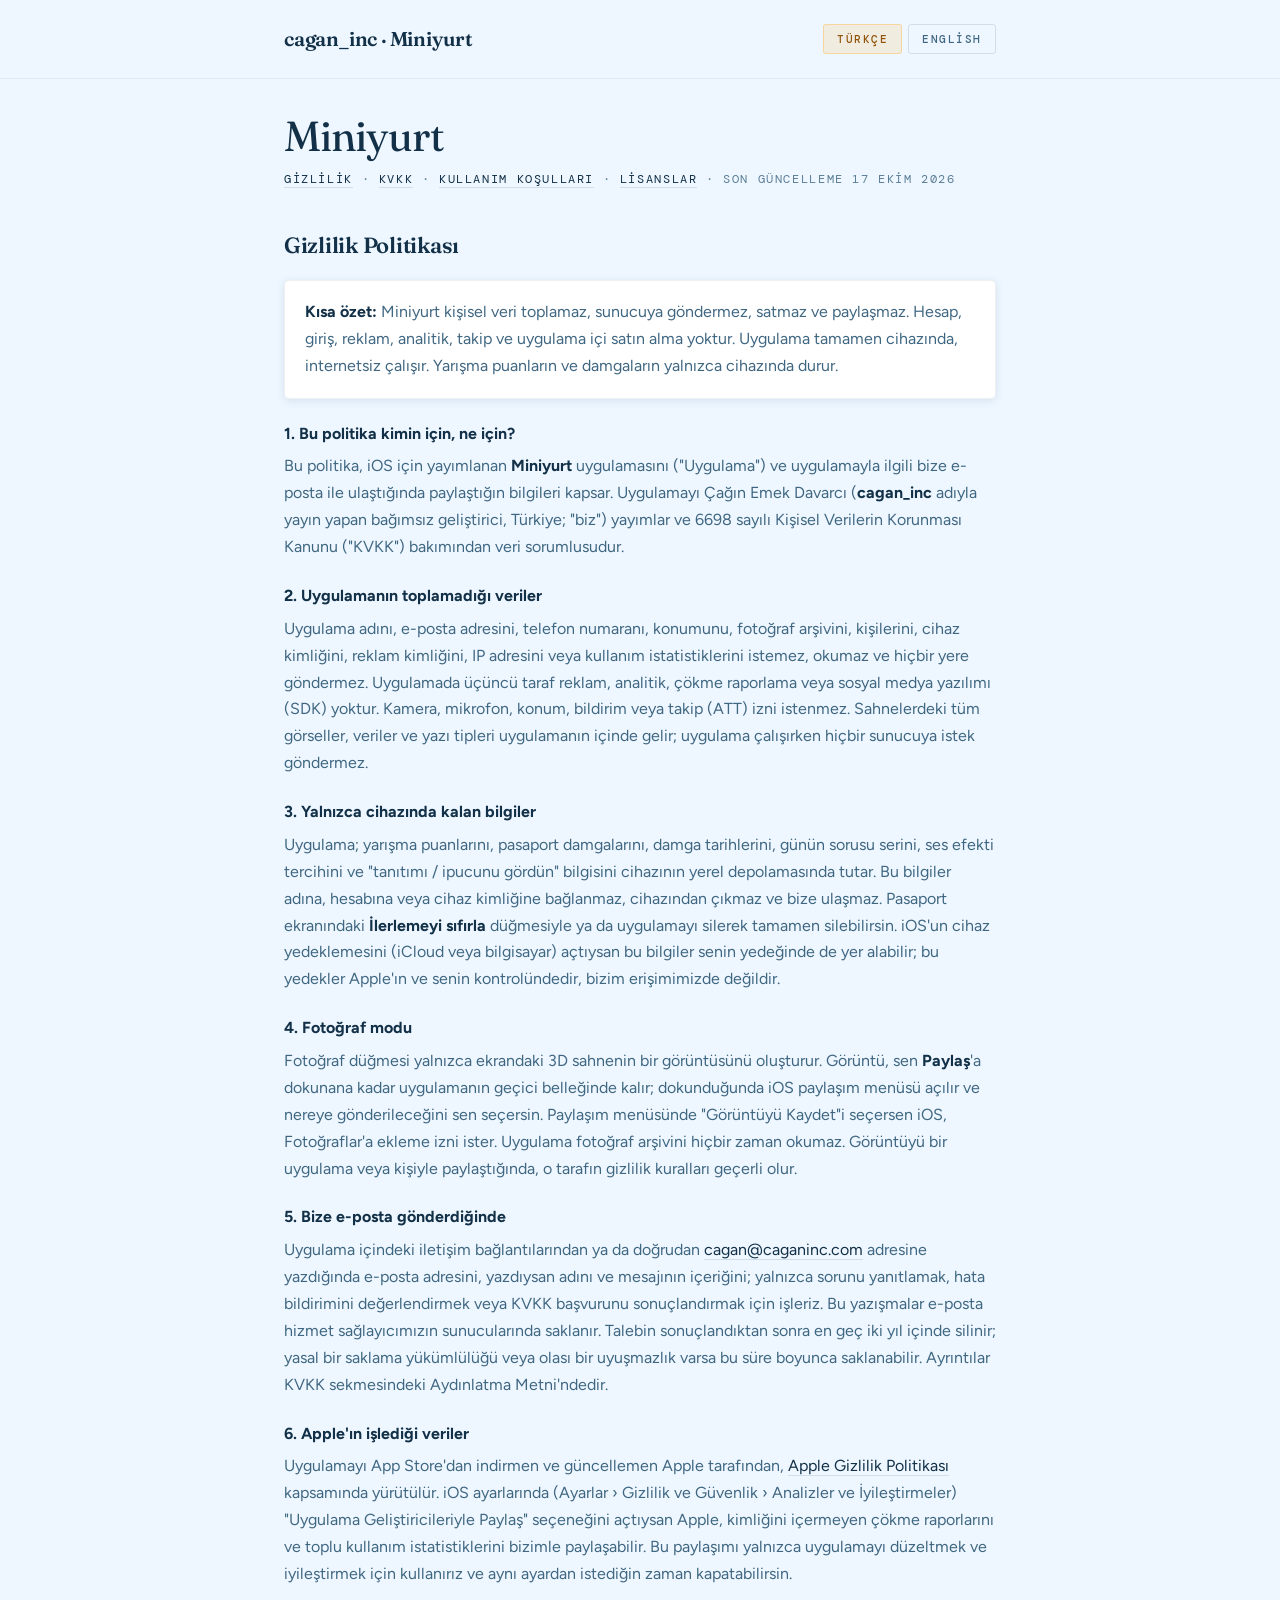
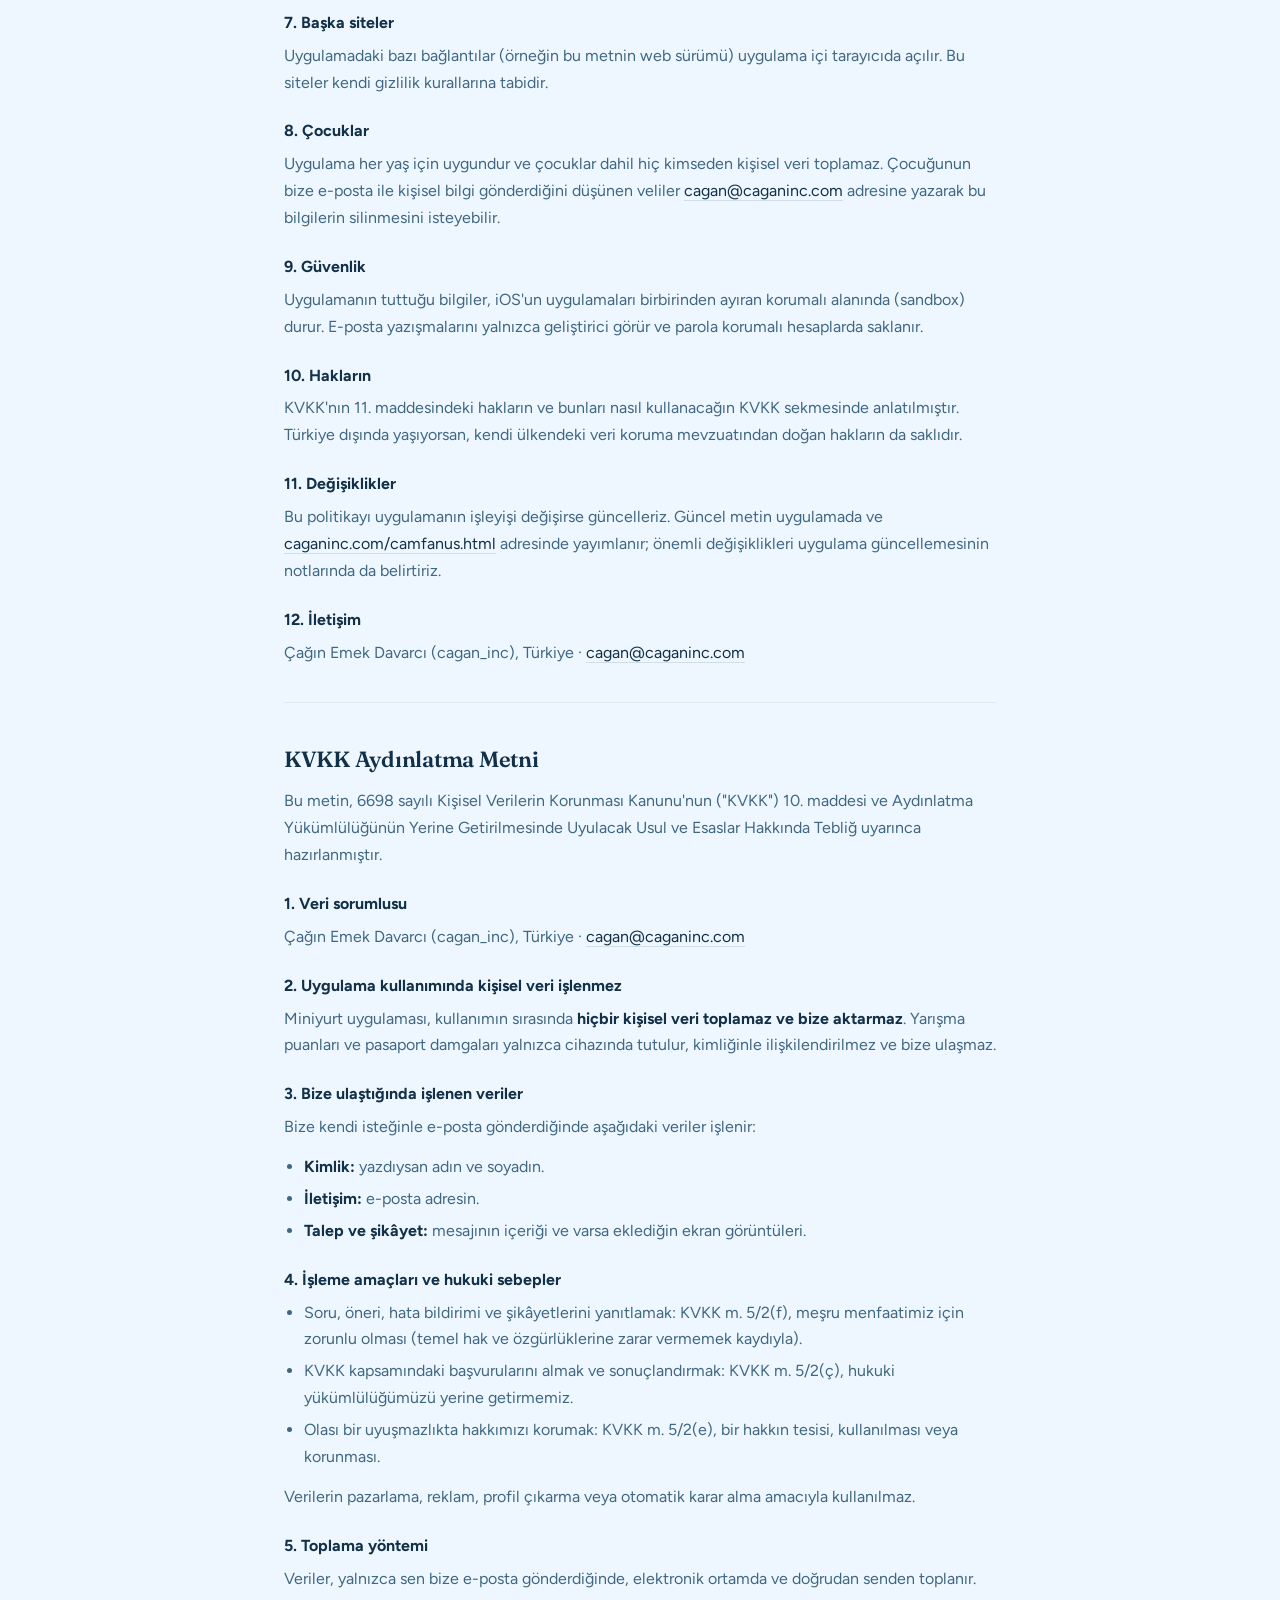
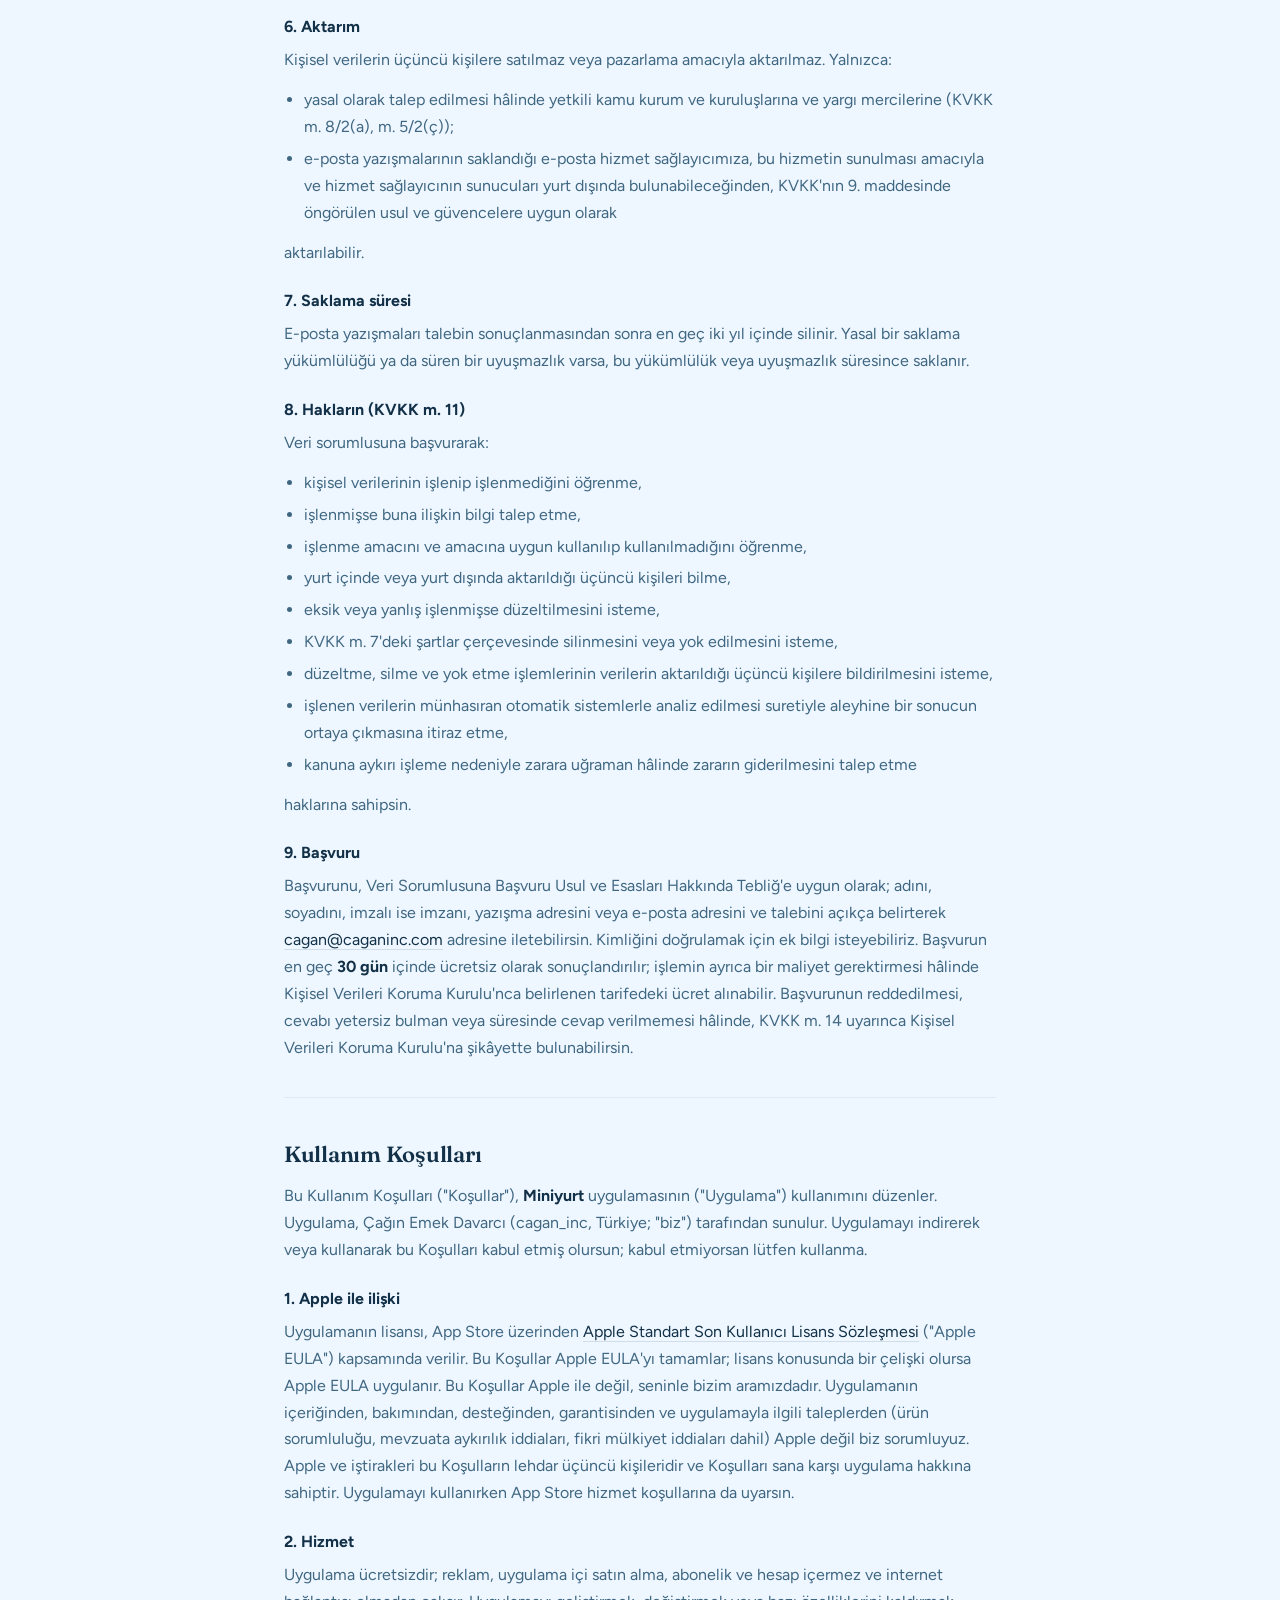
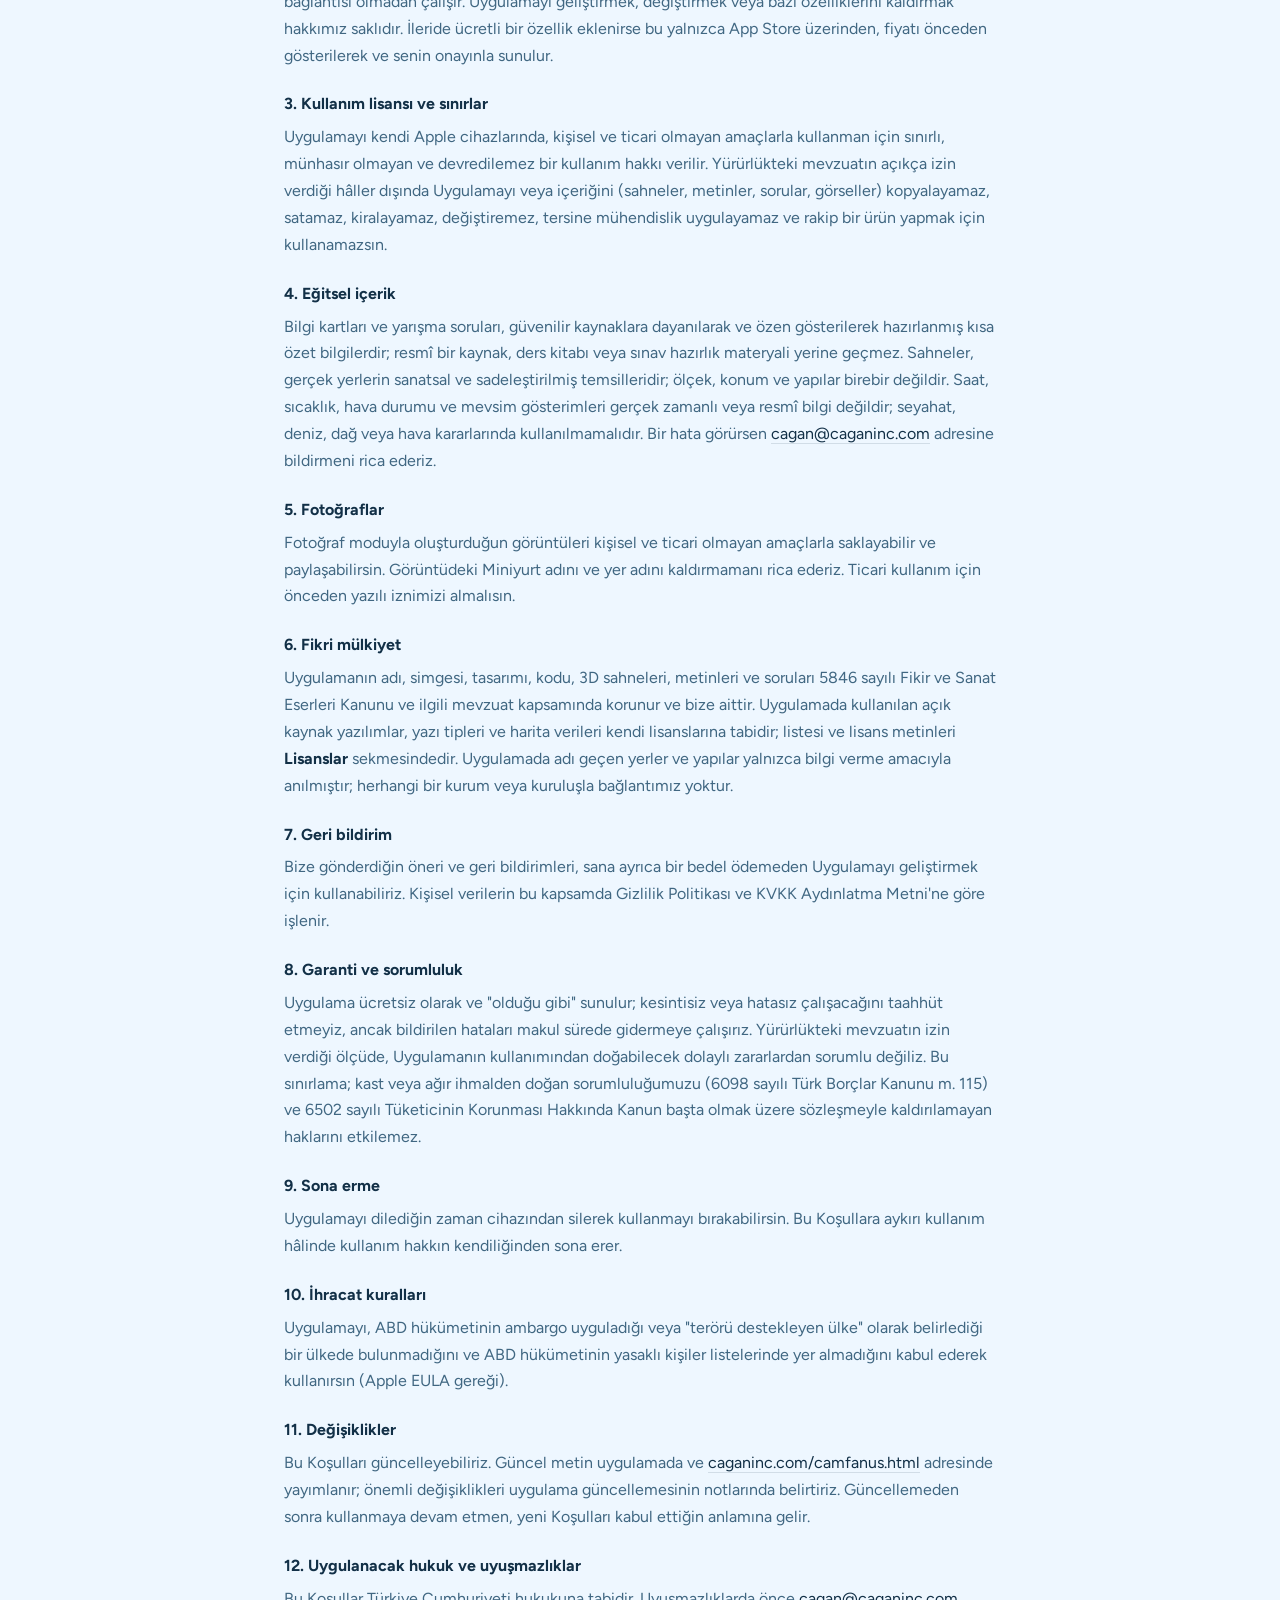
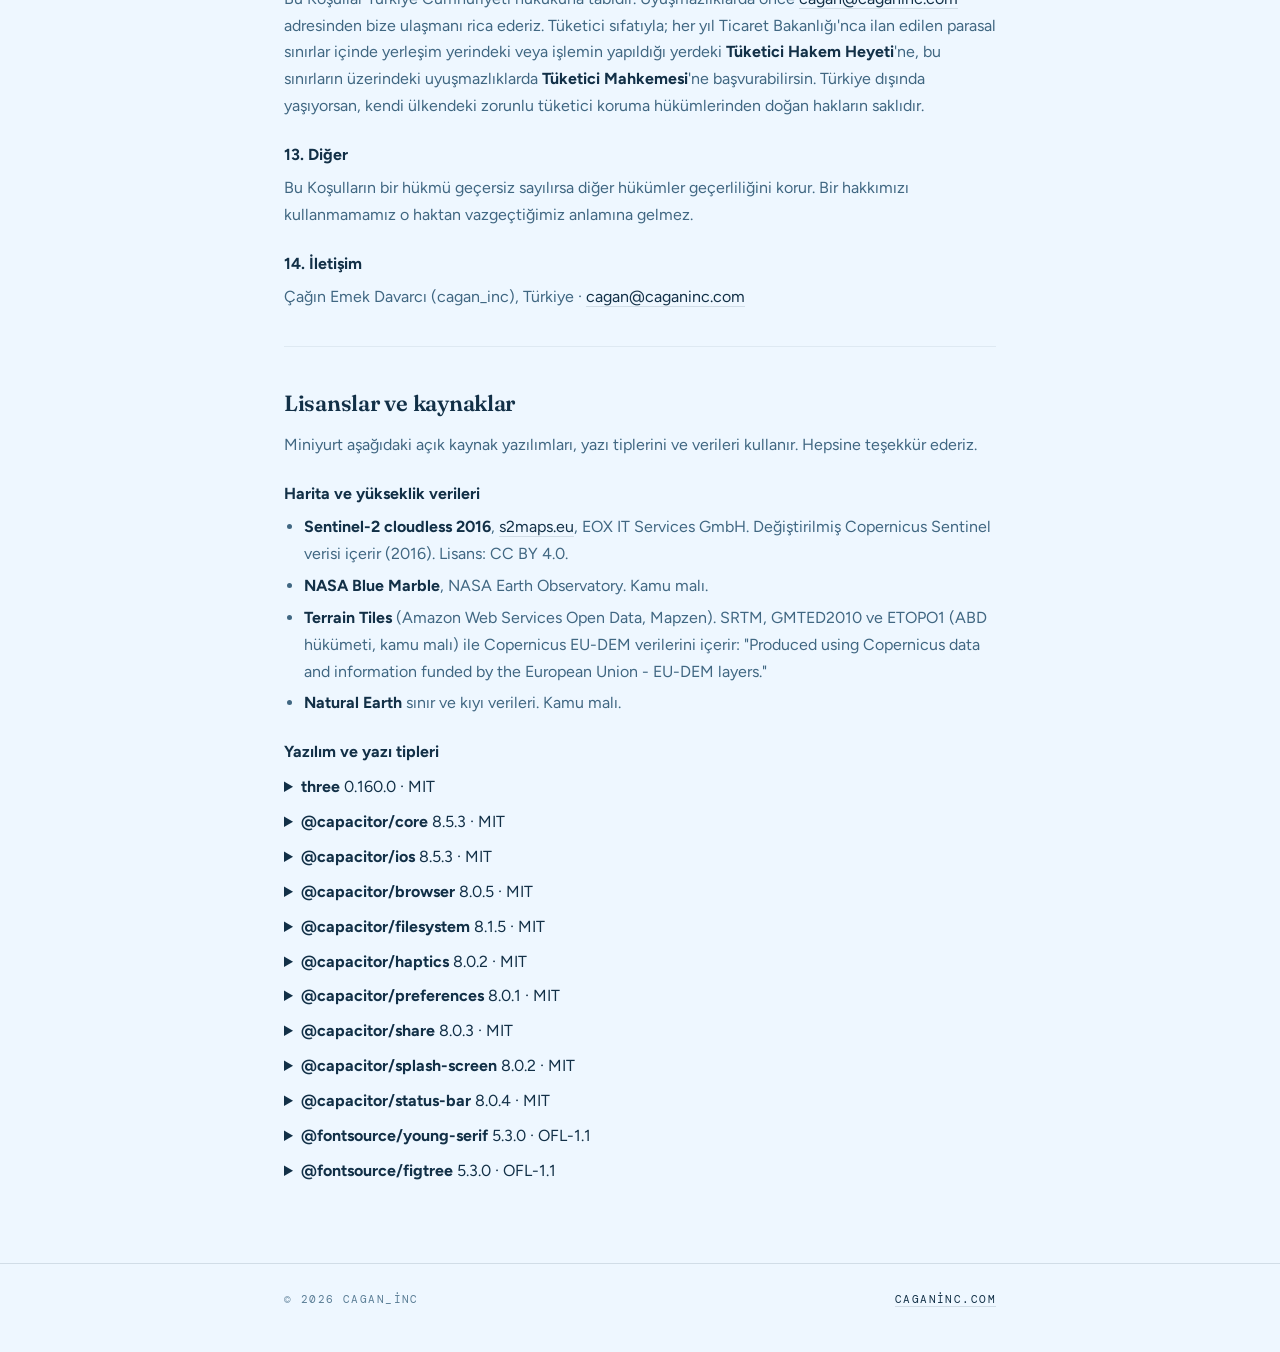
==== commit cde245b1: "Miniyurt sayfasi: ust menude Gizlilik/KVKK/Kosullar/Lisanslar baglantilari Co-Authored-By: Claude Ha" ====
--- a/camfanus.html
+++ b/camfanus.html
@@ -95,9 +95,9 @@
 <main>
 <section id="tr" class="sar">
 <h1>Miniyurt</h1>
-<p class="tarih">Gizlilik · KVKK · Kullanım Koşulları · Lisanslar · Son güncelleme 17 Ekim 2026</p>
-
-<h2>Gizlilik Politikası</h2>
+<p class="tarih"><a href="#gizlilik">Gizlilik</a> · <a href="#kvkk">KVKK</a> · <a href="#kosullar">Kullanım Koşulları</a> · <a href="#lisanslar">Lisanslar</a> · Son güncelleme 17 Ekim 2026</p>
+
+<h2 id="gizlilik">Gizlilik Politikası</h2>
 <div class="note"><b>Kısa özet:</b> Miniyurt kişisel veri toplamaz, sunucuya göndermez, satmaz ve paylaşmaz. Hesap, giriş, reklam, analitik, takip ve uygulama içi satın alma yoktur. Uygulama tamamen cihazında, internetsiz çalışır. Yarışma puanların ve damgaların yalnızca cihazında durur.</div>
 <h3>1. Bu politika kimin için, ne için?</h3>
 <p>Bu politika, iOS için yayımlanan <b>Miniyurt</b> uygulamasını ("Uygulama") ve uygulamayla ilgili bize e-posta ile ulaştığında paylaştığın bilgileri kapsar. Uygulamayı Çağın Emek Davarcı (<b>cagan_inc</b> adıyla yayın yapan bağımsız geliştirici, Türkiye; "biz") yayımlar ve 6698 sayılı Kişisel Verilerin Korunması Kanunu ("KVKK") bakımından veri sorumlusudur.</p>
@@ -125,7 +125,7 @@
 <p>Çağın Emek Davarcı (cagan_inc), Türkiye · <a href="mailto:cagan@caganinc.com">cagan@caganinc.com</a></p>
 <hr>
 
-<h2>KVKK Aydınlatma Metni</h2>
+<h2 id="kvkk">KVKK Aydınlatma Metni</h2>
 <p>Bu metin, 6698 sayılı Kişisel Verilerin Korunması Kanunu'nun ("KVKK") 10. maddesi ve Aydınlatma Yükümlülüğünün Yerine Getirilmesinde Uyulacak Usul ve Esaslar Hakkında Tebliğ uyarınca hazırlanmıştır.</p>
 <h3>1. Veri sorumlusu</h3>
 <p>Çağın Emek Davarcı (cagan_inc), Türkiye · <a href="mailto:cagan@caganinc.com">cagan@caganinc.com</a></p>
@@ -174,7 +174,7 @@
 <p>Başvurunu, Veri Sorumlusuna Başvuru Usul ve Esasları Hakkında Tebliğ'e uygun olarak; adını, soyadını, imzalı ise imzanı, yazışma adresini veya e-posta adresini ve talebini açıkça belirterek <a href="mailto:cagan@caganinc.com">cagan@caganinc.com</a> adresine iletebilirsin. Kimliğini doğrulamak için ek bilgi isteyebiliriz. Başvurun en geç <b>30 gün</b> içinde ücretsiz olarak sonuçlandırılır; işlemin ayrıca bir maliyet gerektirmesi hâlinde Kişisel Verileri Koruma Kurulu'nca belirlenen tarifedeki ücret alınabilir. Başvurunun reddedilmesi, cevabı yetersiz bulman veya süresinde cevap verilmemesi hâlinde, KVKK m. 14 uyarınca Kişisel Verileri Koruma Kurulu'na şikâyette bulunabilirsin.</p>
 <hr>
 
-<h2>Kullanım Koşulları</h2>
+<h2 id="kosullar">Kullanım Koşulları</h2>
 <p>Bu Kullanım Koşulları ("Koşullar"), <b>Miniyurt</b> uygulamasının ("Uygulama") kullanımını düzenler. Uygulama, Çağın Emek Davarcı (cagan_inc, Türkiye; "biz") tarafından sunulur. Uygulamayı indirerek veya kullanarak bu Koşulları kabul etmiş olursun; kabul etmiyorsan lütfen kullanma.</p>
 <h3>1. Apple ile ilişki</h3>
 <p>Uygulamanın lisansı, App Store üzerinden <a href="https://www.apple.com/legal/internet-services/itunes/dev/stdeula/" target="_blank" rel="noopener">Apple Standart Son Kullanıcı Lisans Sözleşmesi</a> ("Apple EULA") kapsamında verilir. Bu Koşullar Apple EULA'yı tamamlar; lisans konusunda bir çelişki olursa Apple EULA uygulanır. Bu Koşullar Apple ile değil, seninle bizim aramızdadır. Uygulamanın içeriğinden, bakımından, desteğinden, garantisinden ve uygulamayla ilgili taleplerden (ürün sorumluluğu, mevzuata aykırılık iddiaları, fikri mülkiyet iddiaları dahil) Apple değil biz sorumluyuz. Apple ve iştirakleri bu Koşulların lehdar üçüncü kişileridir ve Koşulları sana karşı uygulama hakkına sahiptir. Uygulamayı kullanırken App Store hizmet koşullarına da uyarsın.</p>
@@ -206,7 +206,7 @@
 <p>Çağın Emek Davarcı (cagan_inc), Türkiye · <a href="mailto:cagan@caganinc.com">cagan@caganinc.com</a></p>
 <hr>
 
-<h2>Lisanslar ve kaynaklar</h2>
+<h2 id="lisanslar">Lisanslar ve kaynaklar</h2>
 <p>Miniyurt aşağıdaki açık kaynak yazılımları, yazı tiplerini ve verileri kullanır. Hepsine teşekkür ederiz.</p>
 <h3>Harita ve yükseklik verileri</h3>
 <ul>
@@ -627,9 +627,9 @@
 </section>
 <section id="en" class="sar" hidden>
 <h1>Miniyurt</h1>
-<p class="tarih">Privacy · KVKK · Terms · Licenses · Last updated 17 October 2026</p>
-
-<h2>Privacy Policy</h2>
+<p class="tarih"><a href="#gizlilik">Privacy</a> · <a href="#kvkk">KVKK</a> · <a href="#kosullar">Terms</a> · <a href="#lisanslar">Licenses</a> · Last updated 17 October 2026</p>
+
+<h2 id="gizlilik-en">Privacy Policy</h2>
 <div class="note"><b>In short:</b> Miniyurt does not collect personal data, send it to any server, sell it or share it. There are no accounts, sign-in, ads, analytics, tracking or in-app purchases. The app runs entirely on your device, without an internet connection. Your quiz scores and stamps stay on your device.</div>
 <h3>1. Who and what this policy covers</h3>
 <p>This policy covers the <b>Miniyurt</b> iOS app (the "App") and the information you share when you email us about it. The App is published by Çağın Emek Davarcı, an independent developer trading as <b>cagan_inc</b> in Türkiye ("we"), who is the data controller under Turkish Personal Data Protection Law No. 6698 ("KVKK").</p>
@@ -657,7 +657,7 @@
 <p>Çağın Emek Davarcı (cagan_inc), Türkiye · <a href="mailto:cagan@caganinc.com">cagan@caganinc.com</a></p>
 <hr>
 
-<h2>KVKK Information Notice</h2>
+<h2 id="kvkk-en">KVKK Information Notice</h2>
 <p>Prepared under Article 10 of Turkish Personal Data Protection Law No. 6698 ("KVKK") and the Communiqué on the Procedures and Principles of the Obligation to Inform.</p>
 <h3>1. Data controller</h3>
 <p>Çağın Emek Davarcı (cagan_inc), Türkiye · <a href="mailto:cagan@caganinc.com">cagan@caganinc.com</a></p>
@@ -688,7 +688,7 @@
 <p>Send your request to <a href="mailto:cagan@caganinc.com">cagan@caganinc.com</a>, stating your name, your signature if signed, a postal or email address for the reply and what you are asking for, in line with the Communiqué on the Procedures and Principles of Application to the Data Controller. We may ask for additional information to verify your identity. Requests are answered free of charge within <b>30 days</b>; if handling a request involves an extra cost, the fee in the tariff set by the Personal Data Protection Board may be charged. If your request is refused, you find the answer insufficient or we do not reply in time, you may complain to the Personal Data Protection Board under Article 14 of KVKK.</p>
 <hr>
 
-<h2>Terms of Use</h2>
+<h2 id="kosullar-en">Terms of Use</h2>
 <p>These Terms of Use ("Terms") govern your use of the <b>Miniyurt</b> app (the "App"), provided by Çağın Emek Davarcı (cagan_inc, Türkiye; "we"). By downloading or using the App you accept these Terms; if you do not, please do not use it.</p>
 <h3>1. Apple</h3>
 <p>The App is licensed to you through the App Store under the <a href="https://www.apple.com/legal/internet-services/itunes/dev/stdeula/" target="_blank" rel="noopener">Apple Standard Licensed Application End User License Agreement</a> ("Apple EULA"). These Terms supplement the Apple EULA; if they conflict on licensing, the Apple EULA applies. These Terms are between you and us, not Apple. We, not Apple, are responsible for the App and its content, maintenance, support and warranty, and for any claims relating to it (including product liability, legal or regulatory compliance and intellectual property claims). Apple and its subsidiaries are third-party beneficiaries of these Terms and may enforce them against you. You also agree to follow the App Store Terms of Service when using the App.</p>
@@ -720,7 +720,7 @@
 <p>Çağın Emek Davarcı (cagan_inc), Türkiye · <a href="mailto:cagan@caganinc.com">cagan@caganinc.com</a></p>
 <hr>
 
-<h2>Licenses and sources</h2>
+<h2 id="lisanslar-en">Licenses and sources</h2>
 <p>Miniyurt uses the following open-source software, typefaces and data. Thank you to all of them.</p>
 <h3>Map and elevation data</h3>
 <ul>
